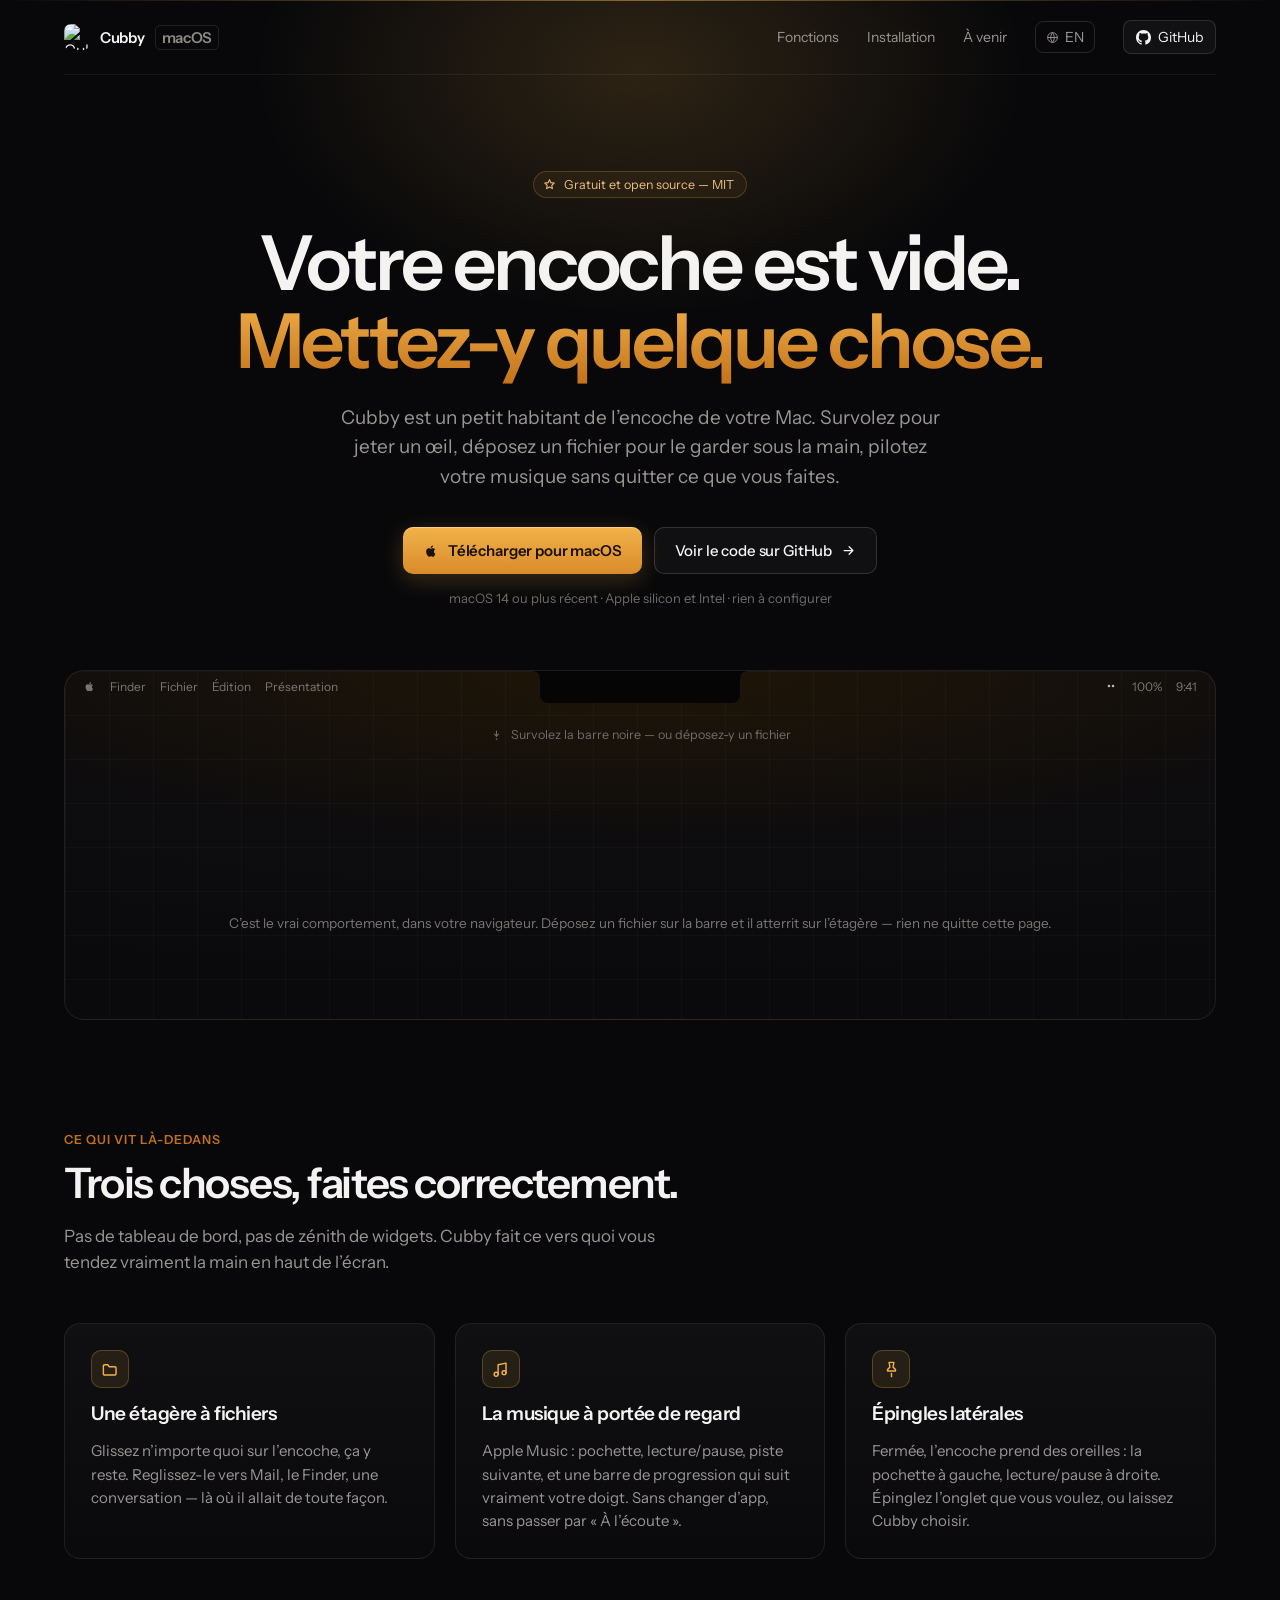
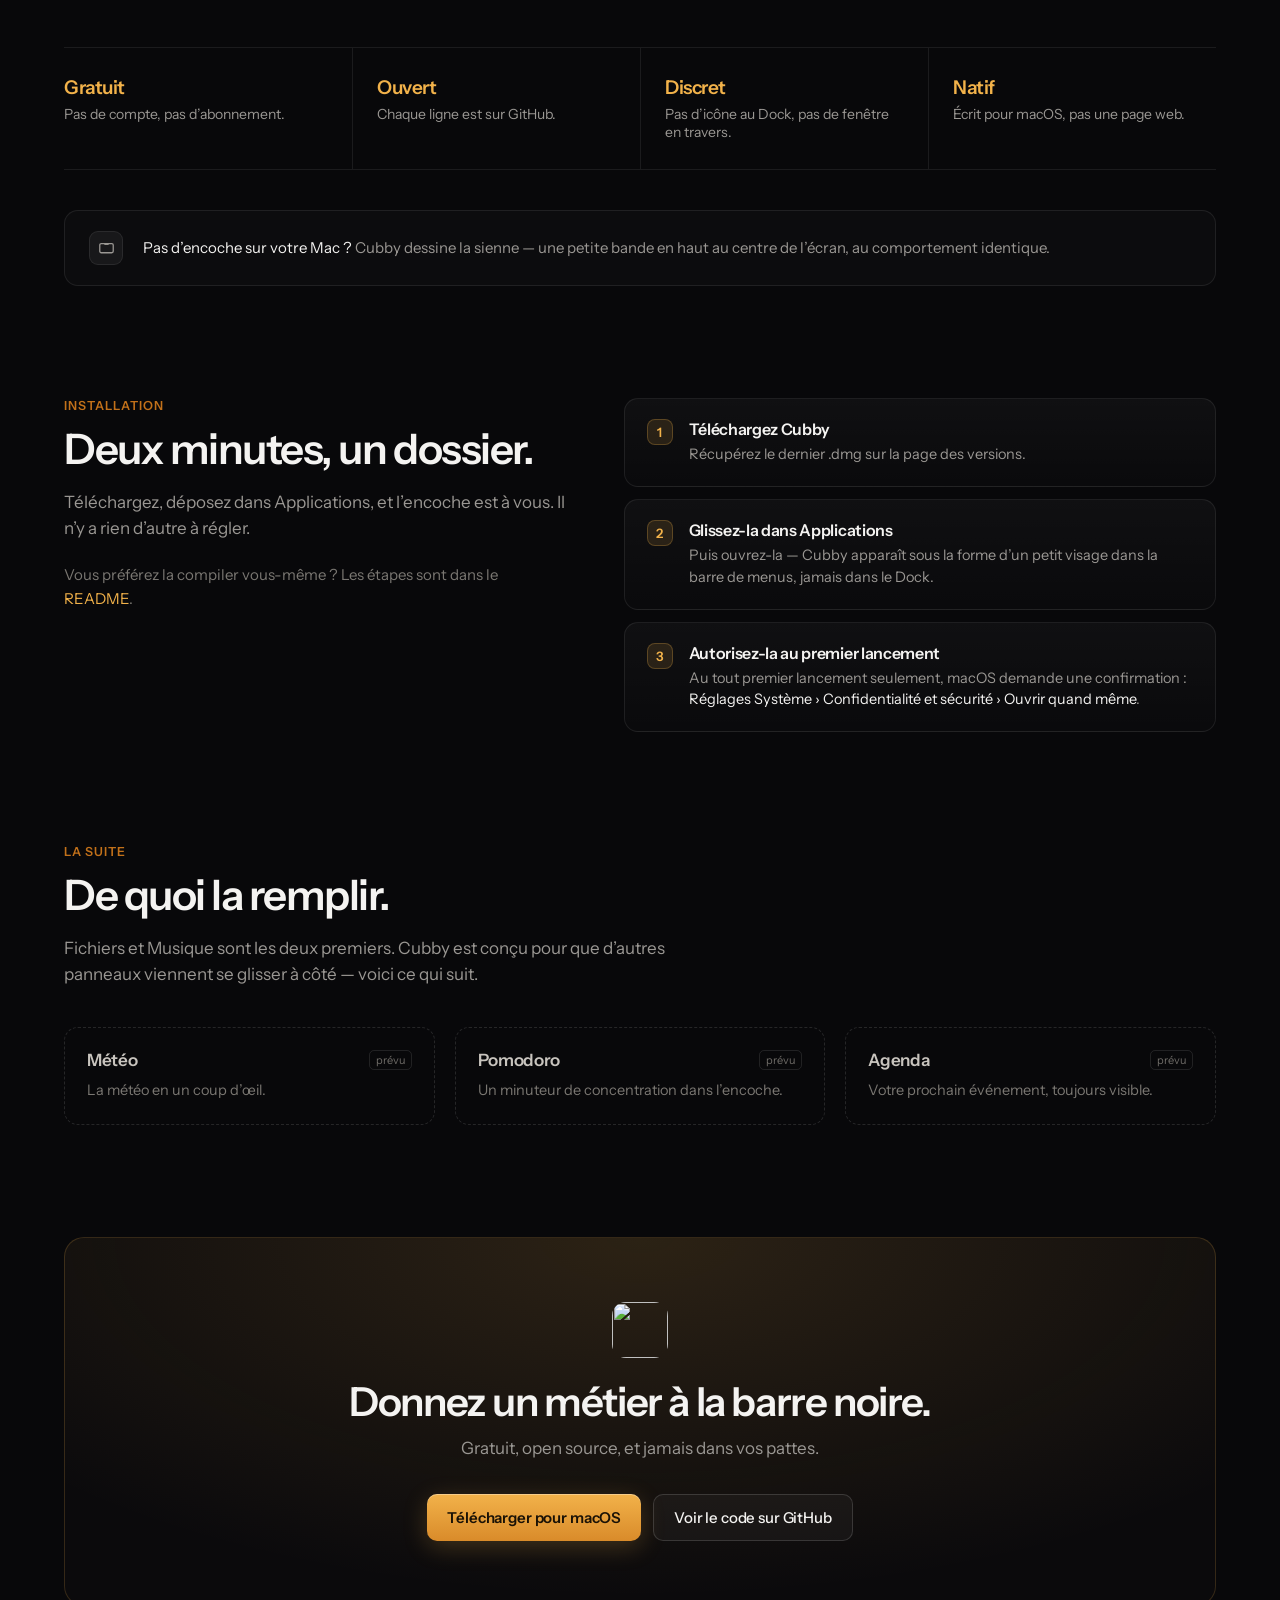
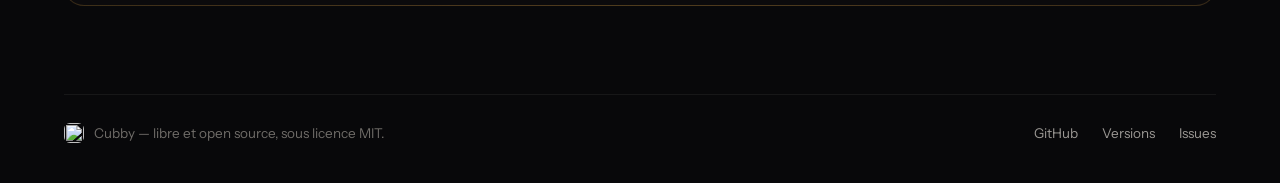
==== docs/fr/index.html @ 7c56bd37 "chore: rename repo cubby-mac to cubby everywhere" ====
<!doctype html>
<html lang="fr">
<head>
<meta charset="utf-8">
<meta name="viewport" content="width=device-width, initial-scale=1">
<title>Cubby — l’encoche de votre Mac, enfin utile</title>
<meta name="description" content="Cubby est un petit habitant de l’encoche de votre Mac. Déposez-y un fichier pour le garder sous la main, pilotez votre musique sans quitter ce que vous faites. Gratuit et open source.">
<meta property="og:title" content="Cubby — l’encoche de votre Mac, enfin utile">
<meta property="og:description" content="Une étagère libre et open source qui vit dans l’encoche de votre Mac.">
<meta property="og:type" content="website">
<meta property="og:image" content="https://ndaen.github.io/cubby/icon.png">
<link rel="alternate" hreflang="en" href="https://ndaen.github.io/cubby/">
<link rel="alternate" hreflang="fr" href="https://ndaen.github.io/cubby/fr/">
<link rel="alternate" hreflang="x-default" href="https://ndaen.github.io/cubby/">
<link rel="icon" href="../icon.png">
<link rel="preconnect" href="https://fonts.googleapis.com">
<link rel="preconnect" href="https://fonts.gstatic.com" crossorigin>
<link rel="stylesheet" href="https://fonts.googleapis.com/css2?family=Instrument+Sans:wght@400;500;600&display=swap">
<style>
  :root {
    --bg: #08080A;
    --ink: #F4F3F1;
    --muted: #9A9793;
    --faint: #6F6C68;
    --line: rgba(255, 255, 255, 0.08);
    --amber: #F2B24A;
    --amber-deep: #C2711A;
    --pad: 64px;
  }

  * { box-sizing: border-box; }

  html { scroll-behavior: smooth; }

  body {
    margin: 0;
    background: var(--bg);
    color: var(--ink);
    font-family: "Instrument Sans", ui-sans-serif, system-ui, -apple-system, sans-serif;
    -webkit-font-smoothing: antialiased;
    overflow-x: hidden;
  }

  h1, h2, h3 { margin: 0; font-weight: 600; letter-spacing: -0.035em; }
  p { margin: 0; }
  a { color: var(--amber); text-decoration: none; }
  a:hover { color: #FFD08A; }
  img { max-width: 100%; display: block; }

  .wrap { max-width: 1280px; margin: 0 auto; padding-inline: var(--pad); }
  .eyebrow {
    font-size: 12.5px; font-weight: 600; letter-spacing: 0.08em;
    text-transform: uppercase; color: var(--amber-deep);
  }
  .lead { font-size: 17px; line-height: 1.55; color: var(--muted); text-wrap: pretty; }

  /* ── ambient ─────────────────────────────────────────── */
  .glow {
    position: absolute; top: -280px; left: 50%; transform: translateX(-50%);
    width: min(1100px, 130vw); height: 700px; pointer-events: none; z-index: 0;
    background: radial-gradient(closest-side, rgba(242, 178, 74, 0.16), rgba(242, 178, 74, 0) 70%);
  }
  .hairline {
    position: absolute; inset: 0 0 auto; height: 1px;
    background: linear-gradient(90deg, rgba(242,178,74,0) 0%, rgba(242,178,74,0.5) 50%, rgba(242,178,74,0) 100%);
  }
  main { position: relative; z-index: 1; }

  /* ── nav ─────────────────────────────────────────────── */
  .nav {
    display: flex; align-items: center; justify-content: space-between;
    padding-block: 20px; border-bottom: 1px solid rgba(255, 255, 255, 0.06);
  }
  .brand { display: flex; align-items: center; gap: 10px; }
  .brand img { width: 26px; height: 26px; border-radius: 7px; }
  .brand span { font-size: 15px; font-weight: 600; letter-spacing: -0.02em; }
  .tag {
    font-size: 11px; font-weight: 500; color: #8E8B86;
    border: 1px solid rgba(255, 255, 255, 0.1); border-radius: 5px; padding: 2px 6px;
  }
  .nav-links { display: flex; align-items: center; gap: 28px; }
  .nav-links a { font-size: 14px; color: var(--muted); }
  .nav-links a:hover { color: var(--ink); }
  .nav-gh {
    display: flex; align-items: center; gap: 7px; color: var(--ink) !important;
    border: 1px solid rgba(255, 255, 255, 0.12); background: rgba(255, 255, 255, 0.04);
    border-radius: 8px; padding: 7px 12px;
  }
  .nav-gh:hover { background: rgba(255, 255, 255, 0.08); }

  /* ── buttons ─────────────────────────────────────────── */
  .btn {
    display: inline-flex; align-items: center; justify-content: center; gap: 9px;
    font-size: 15px; font-weight: 600; letter-spacing: -0.01em;
    border-radius: 10px; padding: 13px 20px; transition: transform 0.15s ease, filter 0.15s ease;
  }
  .btn:hover { transform: translateY(-1px); }
  .btn-primary {
    background: linear-gradient(180deg, #F2B24A 0%, #D98B2A 100%);
    color: #1A1206 !important;
    box-shadow: 0 6px 24px rgba(242, 178, 74, 0.22), inset 0 1px 0 rgba(255, 255, 255, 0.35);
  }
  .btn-primary:hover { filter: brightness(1.06); }
  .btn-ghost {
    color: var(--ink) !important; font-weight: 500;
    border: 1px solid rgba(255, 255, 255, 0.14); background: rgba(255, 255, 255, 0.035);
  }
  .btn-ghost:hover { background: rgba(255, 255, 255, 0.07); }

  /* ── hero ────────────────────────────────────────────── */
  .hero { display: flex; flex-direction: column; align-items: center; text-align: center; padding-top: 96px; }
  .badge {
    display: inline-flex; align-items: center; gap: 8px;
    border: 1px solid rgba(242, 178, 74, 0.22); background: rgba(242, 178, 74, 0.06);
    border-radius: 999px; padding: 5px 12px 5px 9px; font-size: 12.5px; color: #EBBE7E;
  }
  .hero h1 {
    margin-top: 26px; font-size: clamp(40px, 6vw, 76px); line-height: 1.02;
    letter-spacing: -0.04em; max-width: 880px; text-wrap: balance;
  }
  .hero h1 em {
    font-style: normal;
    background: linear-gradient(180deg, #F2B24A 0%, #C2711A 100%);
    -webkit-background-clip: text; background-clip: text; color: transparent;
  }
  .hero .lead { margin-top: 24px; font-size: clamp(16px, 1.6vw, 19px); max-width: 620px; }
  .cta-row { display: flex; flex-wrap: wrap; justify-content: center; gap: 12px; margin-top: 36px; }
  .fine { margin-top: 16px; font-size: 13px; color: var(--faint); }

  /* ── the notch, drawn ────────────────────────────────── */
  .stage {
    position: relative; margin-top: 64px; border: 1px solid var(--line); border-radius: 20px;
    background: radial-gradient(120% 90% at 50% 0%, #201607 0%, #0D0C0E 55%, #0A0A0C 100%);
    padding-bottom: 88px; overflow: hidden;
  }
  .stage::before {
    content: ""; position: absolute; inset: 0; pointer-events: none;
    background-image:
      linear-gradient(rgba(255, 255, 255, 0.022) 1px, transparent 1px),
      linear-gradient(90deg, rgba(255, 255, 255, 0.022) 1px, transparent 1px);
    background-size: 44px 44px;
  }
  .menubar {
    position: relative; height: 30px; display: flex; align-items: center;
    justify-content: space-between; padding-inline: 18px;
    font-size: 12px; color: rgba(244, 243, 241, 0.45);
  }
  .menubar div { display: flex; align-items: center; gap: 14px; }
  .panel-slot { position: relative; display: flex; justify-content: center; margin-top: -30px; }
  .panel {
    width: min(520px, 88%); background: #0A0A0B; border: 1px solid rgba(255, 255, 255, 0.07);
    border-top: none; border-radius: 0 0 24px 24px; padding: 12px 13px 13px;
    box-shadow: 0 40px 80px rgba(0, 0, 0, 0.55);
  }
  .panel-bar { display: flex; align-items: center; justify-content: space-between; padding: 0 2px 11px; }
  .pills { display: flex; align-items: center; gap: 4px; }
  .pill {
    display: flex; align-items: center; gap: 7px; padding: 6px 12px; border-radius: 9px;
    font-size: 13px; font-weight: 500; letter-spacing: -0.01em; color: rgba(244, 243, 241, 0.55);
  }
  .pill.on { background: rgba(255, 255, 255, 0.13); color: var(--ink); }
  .panel-icons { display: flex; align-items: center; gap: 12px; color: rgba(244, 243, 241, 0.42); }
  .dropzone {
    height: 128px; border: 1.5px dashed rgba(255, 255, 255, 0.3); border-radius: 14px;
    background: rgba(255, 255, 255, 0.02);
    display: flex; flex-direction: column; align-items: center; justify-content: center; gap: 9px;
  }
  .dropzone strong { font-size: 14px; font-weight: 400; letter-spacing: -0.01em; }
  .dropzone span { font-size: 11.5px; color: rgba(244, 243, 241, 0.42); }
  .caption {
    position: relative; text-align: center; margin-top: 44px; padding-inline: 20px;
    font-size: 13.5px; color: #7A7772;
  }

  /* ── sections ────────────────────────────────────────── */
  .section { padding-top: 112px; }
  .section h2 { margin-top: 14px; font-size: clamp(30px, 3.6vw, 42px); line-height: 1.08; }
  .section .lead { margin-top: 16px; }
  .intro { max-width: 640px; }

  .cards { display: grid; grid-template-columns: repeat(3, minmax(0, 1fr)); gap: 20px; margin-top: 48px; }
  .card {
    border: 1px solid var(--line); border-radius: 16px; padding: 26px;
    background: linear-gradient(180deg, rgba(255, 255, 255, 0.035), rgba(255, 255, 255, 0.012));
    display: flex; flex-direction: column; gap: 14px;
  }
  .card-ico {
    width: 38px; height: 38px; border-radius: 10px; color: var(--amber);
    border: 1px solid rgba(242, 178, 74, 0.25); background: rgba(242, 178, 74, 0.1);
    display: flex; align-items: center; justify-content: center;
  }
  .card h3 { font-size: 19px; letter-spacing: -0.025em; }
  .card p { font-size: 15px; line-height: 1.55; color: var(--muted); text-wrap: pretty; }

  .claims {
    display: grid; grid-template-columns: repeat(4, minmax(0, 1fr));
    margin-top: 88px; border-block: 1px solid var(--line);
  }
  .claims div { padding: 28px 24px; display: flex; flex-direction: column; gap: 6px; border-left: 1px solid var(--line); }
  .claims div:first-child { border-left: none; padding-left: 0; }
  .claims div:last-child { padding-right: 0; }
  .claims b { font-size: 19px; font-weight: 600; letter-spacing: -0.025em; color: var(--amber); }
  .claims span { font-size: 14px; color: var(--muted); }

  .note {
    display: flex; align-items: center; gap: 20px; margin-top: 40px; padding: 20px 24px;
    border: 1px solid var(--line); border-radius: 14px; background: rgba(255, 255, 255, 0.02);
  }
  .note-ico {
    width: 34px; height: 34px; flex-shrink: 0; border-radius: 9px; color: var(--muted);
    background: rgba(255, 255, 255, 0.05); border: 1px solid var(--line);
    display: flex; align-items: center; justify-content: center;
  }
  .note p { font-size: 15px; line-height: 1.5; color: var(--muted); }
  .note strong { color: var(--ink); font-weight: 400; }

  .split { display: grid; grid-template-columns: minmax(0, 0.85fr) minmax(0, 1fr); gap: 56px; align-items: start; }
  .steps { display: flex; flex-direction: column; gap: 12px; }
  .step {
    display: flex; gap: 16px; align-items: flex-start; padding: 20px 22px;
    border: 1px solid var(--line); border-radius: 14px;
    background: linear-gradient(180deg, rgba(255, 255, 255, 0.035), rgba(255, 255, 255, 0.012));
  }
  .step b {
    flex-shrink: 0; width: 26px; height: 26px; border-radius: 8px;
    background: rgba(242, 178, 74, 0.12); border: 1px solid rgba(242, 178, 74, 0.25);
    color: var(--amber); font-size: 13px; font-weight: 600;
    display: flex; align-items: center; justify-content: center;
  }
  .step h3 { font-size: 16px; letter-spacing: -0.02em; }
  .step p { margin-top: 5px; font-size: 14.5px; line-height: 1.5; color: var(--muted); }
  .step strong { color: var(--ink); font-weight: 400; }
  .aside { margin-top: 22px; font-size: 15px; line-height: 1.55; color: #7A7772; }

  .soon { display: grid; grid-template-columns: repeat(3, minmax(0, 1fr)); gap: 20px; margin-top: 40px; }
  .soon-card {
    border: 1px dashed rgba(255, 255, 255, 0.12); border-radius: 14px; padding: 22px;
    display: flex; flex-direction: column; gap: 10px;
  }
  .soon-head { display: flex; align-items: center; justify-content: space-between; }
  .soon-card h3 { font-size: 17px; letter-spacing: -0.02em; color: #C8C4BE; }
  .soon-card em {
    font-style: normal; font-size: 11px; color: var(--faint);
    border: 1px solid rgba(255, 255, 255, 0.1); border-radius: 5px; padding: 2px 6px;
  }
  .soon-card p { font-size: 14.5px; line-height: 1.5; color: #7A7772; }

  .closing {
    margin-top: 112px; padding: 64px 40px; text-align: center; overflow: hidden;
    border: 1px solid rgba(242, 178, 74, 0.18); border-radius: 20px;
    background: radial-gradient(100% 140% at 50% 0%, rgba(242, 178, 74, 0.14), rgba(242, 178, 74, 0) 70%), #0B0A0C;
  }
  .closing img { width: 56px; height: 56px; border-radius: 14px; margin: 0 auto; }
  .closing h2 { margin-top: 22px; font-size: clamp(28px, 3.4vw, 40px); line-height: 1.1; }
  .closing p { margin-top: 14px; font-size: 17px; color: var(--muted); }

  .foot {
    display: flex; align-items: center; justify-content: space-between; gap: 20px;
    margin-top: 88px; padding-block: 28px 40px; border-top: 1px solid rgba(255, 255, 255, 0.06);
    font-size: 13.5px;
  }
  .foot-brand { display: flex; align-items: center; gap: 10px; color: var(--faint); }
  .foot-brand img { width: 20px; height: 20px; border-radius: 6px; }
  .foot-links { display: flex; align-items: center; gap: 24px; }
  .foot-links a { color: var(--muted); }
  .foot-links a:hover { color: var(--ink); }


  /* ── live demo: the notch, ported from NotchShellModel ─ */
  .stage { min-height: 340px; }
  .stage .caption { margin-top: 214px; }
  .notch { --s: 1; }
  .notch {
    position: absolute; top: 0; left: 50%; transform: translateX(-50%);
    z-index: 2; cursor: pointer; -webkit-tap-highlight-color: transparent;
    transform: translateX(-50%) scale(var(--s)); transform-origin: top center;
  }
  .notch:focus-visible { outline: 2px solid var(--amber); outline-offset: 6px; border-radius: 12px; }
  .notch svg { display: block; overflow: visible; }
  .notch path { fill: #050506; }
  .notch.is-drop path { fill: #0A0A0B; }

  .panel-body {
    position: absolute; top: 0; left: 0; right: 0; bottom: 0;
    padding: 30px 16px 14px; display: flex; flex-direction: column; gap: 10px;
    opacity: 0; pointer-events: none; transition: opacity 0.18s ease;
  }
  .notch.is-open .panel-body { opacity: 1; pointer-events: auto; }

  .demo-bar { display: flex; align-items: center; justify-content: space-between; }
  .demo-pill {
    display: flex; align-items: center; gap: 7px; padding: 6px 12px; border: 0;
    border-radius: 9px; background: none; font: inherit; font-size: 13px; font-weight: 500;
    letter-spacing: -0.01em; color: rgba(244, 243, 241, 0.55); cursor: pointer;
  }
  .demo-pill:hover { color: rgba(244, 243, 241, 0.85); }
  .demo-pill[aria-selected="true"] {
    background: rgba(242, 178, 74, 0.14); color: var(--ink);
    box-shadow: inset 0 0 0 1px rgba(242, 178, 74, 0.22);
  }
  .demo-icons { display: flex; align-items: center; gap: 12px; color: rgba(244, 243, 241, 0.42); }

  .demo-pane { flex: 1; min-height: 0; overflow: hidden; }
  .demo-pane[hidden] { display: none; }

  .shelf {
    height: 100%; border: 1.5px dashed rgba(255, 255, 255, 0.3); border-radius: 12px;
    background: rgba(255, 255, 255, 0.02); color: rgba(244, 243, 241, 0.7);
    display: flex; flex-direction: column; align-items: center; justify-content: center; gap: 6px;
    transition: border-color 0.15s ease, background 0.15s ease, color 0.15s ease;
  }
  .is-drop .shelf {
    border-color: var(--amber); background: rgba(242, 178, 74, 0.12); color: var(--amber);
  }
  .shelf strong { font-size: 14px; font-weight: 400; color: var(--ink); }
  .is-drop .shelf strong { color: var(--amber); }
  .shelf span { font-size: 11.5px; color: rgba(244, 243, 241, 0.42); }

  .shelf-filled { height: 100%; display: flex; flex-direction: column; gap: 8px; }
  .shelf-filled[hidden], .shelf[hidden] { display: none; }
  .shelf-head { display: flex; align-items: center; justify-content: space-between; }
  .shelf-head span { font-size: 12px; color: rgba(244, 243, 241, 0.55); }
  .shelf-clear {
    border: 1px solid rgba(255, 255, 255, 0.14); background: rgba(255, 255, 255, 0.06);
    color: var(--ink); font: inherit; font-size: 12px; border-radius: 7px;
    padding: 3px 10px; cursor: pointer;
  }
  .shelf-clear:hover { background: rgba(255, 255, 255, 0.12); }
  .chips { display: flex; gap: 10px; overflow-x: auto; padding-bottom: 4px; }
  .chip {
    position: relative; flex: 0 0 auto; width: 88px; padding: 8px 8px 6px;
    border-radius: 10px; background: rgba(255, 255, 255, 0.06);
    display: flex; flex-direction: column; align-items: center; gap: 4px;
  }
  .chip svg { color: rgba(244, 243, 241, 0.8); }
  .chip b {
    font-size: 10.5px; font-weight: 400; color: rgba(244, 243, 241, 0.75);
    max-width: 72px; white-space: nowrap; overflow: hidden; text-overflow: ellipsis;
  }
  .chip button {
    position: absolute; top: 2px; right: 2px; width: 16px; height: 16px; padding: 0;
    border: 0; border-radius: 50%; background: rgba(0, 0, 0, 0.55); color: #fff;
    font-size: 9px; line-height: 1; cursor: pointer;
  }

  .tune { height: 100%; display: flex; gap: 14px; align-items: center; }
  .art {
    width: 76px; height: 76px; flex-shrink: 0; border-radius: 10px;
    background: linear-gradient(150deg, #6E5D8A, #33283F);
    display: flex; align-items: center; justify-content: center; color: rgba(255, 255, 255, 0.55);
  }
  .tune-side { flex: 1; min-width: 0; display: flex; flex-direction: column; gap: 8px; }
  .tune-title { font-size: 15px; font-weight: 600; letter-spacing: -0.02em; }
  .tune-artist { font-size: 13px; color: rgba(244, 243, 241, 0.55); }
  .track { position: relative; height: 6px; border-radius: 999px; background: rgba(255, 255, 255, 0.14); }
  .track-fill { position: absolute; inset: 0 auto 0 0; border-radius: 999px; background: rgba(255, 255, 255, 0.9); }
  .track-knob {
    position: absolute; top: 50%; width: 16px; height: 11px; margin-left: -8px;
    border-radius: 999px; background: #fff; transform: translateY(-50%);
    box-shadow: 0 1px 2px rgba(0, 0, 0, 0.3), 0 0 8px rgba(242, 178, 74, 0.45);
  }
  .tune-ctrl { display: flex; align-items: center; justify-content: center; gap: 10px; }
  .tune-ctrl button {
    width: 30px; height: 26px; border: 1px solid rgba(255, 255, 255, 0.12);
    background: rgba(255, 255, 255, 0.06); border-radius: 8px; color: var(--ink);
    display: flex; align-items: center; justify-content: center; cursor: pointer;
  }
  .tune-ctrl button:hover { background: rgba(255, 255, 255, 0.13); }

  .hint {
    position: absolute; left: 50%; transform: translateX(-50%); top: 56px; z-index: 1;
    font-size: 12.5px; color: var(--faint); transition: opacity 0.25s ease;
    display: flex; align-items: center; gap: 7px;
  }
  .notch-open ~ .hint, .is-open ~ .hint { opacity: 0; }

  .lang-switch {
    display: inline-flex; align-items: center; gap: 6px; font-size: 13px;
    color: var(--muted) !important; border: 1px solid rgba(255, 255, 255, 0.12);
    border-radius: 8px; padding: 6px 10px;
  }
  .lang-switch:hover { color: var(--ink) !important; background: rgba(255, 255, 255, 0.06); }

  /* ── responsive ──────────────────────────────────────── */
  @media (max-width: 900px) {
    :root { --pad: 24px; }
    .cards, .soon { grid-template-columns: 1fr; }
    .claims { grid-template-columns: repeat(2, minmax(0, 1fr)); }
    .claims div { border-left: none; padding-inline: 0 16px; }
    .split { grid-template-columns: 1fr; gap: 32px; }
    .section { padding-top: 72px; }
    .hero { padding-top: 56px; }
    .stage { padding-bottom: 40px; }
    .caption { margin-top: 28px; }
    .closing { margin-top: 72px; padding: 40px 24px; }
    .foot { flex-direction: column; align-items: flex-start; gap: 14px; margin-top: 56px; }
  }
  @media (max-width: 620px) {
    .notch { --s: 0.6; }
    .stage { min-height: 250px; }
    .stage .caption { margin-top: 132px; }
  }
  @media (max-width: 640px) {
    .nav-links a:not(.nav-gh) { display: none; }
    .cta-row { flex-direction: column; align-items: stretch; width: 100%; }
    .btn { padding: 15px 20px; }
    .menubar div:first-child span:nth-child(n+3) { display: none; }
    .pill span { display: none; }
    .note { flex-direction: column; align-items: flex-start; gap: 14px; }
  }
  @media (prefers-reduced-motion: reduce) {
    html { scroll-behavior: auto; }
    .btn { transition: none; }
    .btn:hover { transform: none; }
  }
</style>
</head>
<body>

<div class="glow"></div>
<div class="hairline"></div>

<main>
  <!-- ── nav ─────────────────────────────────────────── -->
  <div class="wrap">
    <nav class="nav">
      <div class="brand">
        <img src="../icon.png" alt="Cubby">
        <span>Cubby</span>
        <span class="tag">macOS</span>
      </div>
      <div class="nav-links">
        <a href="#features">Fonctions</a>
        <a href="#install">Installation</a>
        <a href="#next">À venir</a>
        <a class="lang-switch" href="../" hreflang="en"><svg width="13" height="13" viewBox="0 0 24 24" fill="none" stroke="currentColor" stroke-width="1.7" aria-hidden="true"><circle cx="12" cy="12" r="9"/><path d="M3 12h18M12 3a15 15 0 0 1 0 18a15 15 0 0 1 0-18"/></svg>EN</a>
        <a class="nav-gh" href="https://github.com/ndaen/cubby">
          <svg width="15" height="15" viewBox="0 0 16 16" fill="currentColor" aria-hidden="true"><path d="M8 0C3.58 0 0 3.58 0 8c0 3.54 2.29 6.53 5.47 7.59.4.07.55-.17.55-.38 0-.19-.01-.82-.01-1.49-2.01.37-2.53-.49-2.69-.94-.09-.23-.48-.94-.82-1.13-.28-.15-.68-.52-.01-.53.63-.01 1.08.58 1.23.82.72 1.21 1.87.87 2.33.66.07-.52.28-.87.51-1.07-1.78-.2-3.64-.89-3.64-3.95 0-.87.31-1.59.82-2.15-.08-.2-.36-1.02.08-2.12 0 0 .67-.21 2.2.82a7.4 7.4 0 0 1 2-.27c.68 0 1.36.09 2 .27 1.53-1.04 2.2-.82 2.2-.82.44 1.1.16 1.92.08 2.12.51.56.82 1.27.82 2.15 0 3.07-1.87 3.75-3.65 3.95.29.25.54.73.54 1.48 0 1.07-.01 1.93-.01 2.2 0 .21.15.46.55.38A8.01 8.01 0 0 0 16 8c0-4.42-3.58-8-8-8Z"/></svg>
          GitHub
        </a>
      </div>
    </nav>
  </div>

  <!-- ── hero ────────────────────────────────────────── -->
  <div class="wrap">
    <section class="hero">
      <span class="badge">
        <svg width="13" height="13" viewBox="0 0 24 24" fill="none" stroke="currentColor" stroke-width="2" stroke-linecap="round" stroke-linejoin="round" aria-hidden="true"><path d="M12 3l2.6 5.6 6.1.8-4.5 4.2 1.2 6-5.4-3-5.4 3 1.2-6L3.3 9.4l6.1-.8z"/></svg>
        Gratuit et open source — MIT
      </span>

      <h1>Votre encoche est vide.<br><em>Mettez-y quelque chose.</em></h1>

      <p class="lead">Cubby est un petit habitant de l’encoche de votre Mac. Survolez pour jeter un œil, déposez un fichier pour le garder sous la main, pilotez votre musique sans quitter ce que vous faites.</p>

      <div class="cta-row">
        <a class="btn btn-primary" href="https://github.com/ndaen/cubby/releases/latest">
          <svg width="16" height="16" viewBox="0 0 24 24" fill="currentColor" aria-hidden="true"><path d="M16.4 12.7c0-2.2 1.8-3.2 1.9-3.3-1-1.5-2.6-1.7-3.2-1.7-1.4-.1-2.7.8-3.3.8-.7 0-1.7-.8-2.8-.8-1.5 0-2.8.9-3.6 2.2-1.5 2.6-.4 6.5 1.1 8.6.7 1 1.6 2.2 2.7 2.2 1.1 0 1.5-.7 2.8-.7s1.7.7 2.8.7c1.2 0 1.9-1 2.6-2.1.8-1.2 1.2-2.4 1.2-2.4s-2.2-.9-2.2-3.5Zm-2.3-6.4c.6-.7 1-1.7.9-2.7-.9 0-2 .6-2.6 1.3-.6.6-1.1 1.7-.9 2.6 1 .1 2-.5 2.6-1.2Z"/></svg>
          Télécharger pour macOS
        </a>
        <a class="btn btn-ghost" href="https://github.com/ndaen/cubby">
          Voir le code sur GitHub
          <svg width="15" height="15" viewBox="0 0 24 24" fill="none" stroke="currentColor" stroke-width="2" stroke-linecap="round" stroke-linejoin="round" aria-hidden="true"><path d="M5 12h13M13 6l6 6-6 6"/></svg>
        </a>
      </div>
      <p class="fine">macOS 14 ou plus récent · Apple silicon et Intel · rien à configurer</p>
    </section>
  </div>

  <!-- ── the notch, drawn ────────────────────────────── -->
  <div class="wrap">
    <section class="stage">
      <div class="menubar">
        <div>
          <svg width="13" height="13" viewBox="0 0 24 24" fill="currentColor" aria-hidden="true"><path d="M16.4 12.7c0-2.2 1.8-3.2 1.9-3.3-1-1.5-2.6-1.7-3.2-1.7-1.4-.1-2.7.8-3.3.8-.7 0-1.7-.8-2.8-.8-1.5 0-2.8.9-3.6 2.2-1.5 2.6-.4 6.5 1.1 8.6.7 1 1.6 2.2 2.7 2.2 1.1 0 1.5-.7 2.8-.7s1.7.7 2.8.7c1.2 0 1.9-1 2.6-2.1.8-1.2 1.2-2.4 1.2-2.4s-2.2-.9-2.2-3.5Zm-2.3-6.4c.6-.7 1-1.7.9-2.7-.9 0-2 .6-2.6 1.3-.6.6-1.1 1.7-.9 2.6 1 .1 2-.5 2.6-1.2Z"/></svg>
          <span>Finder</span><span>Fichier</span><span>Édition</span><span>Présentation</span>
        </div>
        <div>
          <svg width="14" height="14" viewBox="0 0 24 24" aria-hidden="true"><circle cx="8.5" cy="12" r="2.2" fill="rgba(244,243,241,0.75)"/><circle cx="15.5" cy="12" r="2.2" fill="rgba(244,243,241,0.75)"/></svg>
          <span>100%</span><span>9:41</span>
        </div>
      </div>

      <div class="notch is-open" id="notch" role="button" tabindex="0"
           aria-expanded="true" aria-label="Ouvrir le panneau Cubby">
        <svg id="notchSvg" width="566" height="200" viewBox="0 0 566 200" aria-hidden="true">
          <path id="notchPath" d=""></path>
        </svg>

        <div class="panel-body" id="panelBody">
          <div class="demo-bar">
            <div class="pills" role="tablist">
              <button class="demo-pill" role="tab" aria-selected="true" data-tab="files">
                <svg width="14" height="14" viewBox="0 0 24 24" fill="none" stroke="currentColor" stroke-width="1.7" stroke-linecap="round" stroke-linejoin="round" aria-hidden="true"><path d="M3 13h4l1.5 2.5h7L17 13h4"/><path d="M5.2 5.6 3 13v4.2A1.8 1.8 0 0 0 4.8 19h14.4a1.8 1.8 0 0 0 1.8-1.8V13l-2.2-7.4A1.8 1.8 0 0 0 17.1 4.3H6.9a1.8 1.8 0 0 0-1.7 1.3Z"/></svg>
                Fichiers
              </button>
              <button class="demo-pill" role="tab" aria-selected="false" data-tab="music">
                <svg width="13" height="13" viewBox="0 0 24 24" fill="none" stroke="currentColor" stroke-width="1.7" stroke-linecap="round" stroke-linejoin="round" aria-hidden="true"><path d="M9 18V6l10-2v12"/><circle cx="6.5" cy="18" r="2.5"/><circle cx="16.5" cy="16" r="2.5"/></svg>
                Musique
              </button>
            </div>
            <div class="demo-icons">
              <svg width="15" height="15" viewBox="0 0 24 24" fill="none" stroke="currentColor" stroke-width="1.7" stroke-linecap="round" stroke-linejoin="round" aria-hidden="true"><path d="m12 17 .01 4"/><path d="M9.5 3.5h5l-.7 5.2 2.7 2.6v1.9H7.5v-1.9l2.7-2.6z"/></svg>
              <svg width="15" height="15" viewBox="0 0 24 24" fill="none" stroke="currentColor" stroke-width="1.7" stroke-linecap="round" stroke-linejoin="round" aria-hidden="true"><circle cx="12" cy="12" r="3"/><path d="M19.4 15a1.6 1.6 0 0 0 .3 1.8l.1.1a2 2 0 1 1-2.8 2.8l-.1-.1a1.6 1.6 0 0 0-2.7 1.1V21a2 2 0 1 1-4 0v-.1A1.6 1.6 0 0 0 7 19.4a1.6 1.6 0 0 0-1.8.3l-.1.1a2 2 0 1 1-2.8-2.8l.1-.1A1.6 1.6 0 0 0 3 14.4H3a2 2 0 1 1 0-4h.1A1.6 1.6 0 0 0 4.6 7a1.6 1.6 0 0 0-.3-1.8l-.1-.1a2 2 0 1 1 2.8-2.8l.1.1A1.6 1.6 0 0 0 9.6 3V3a2 2 0 1 1 4 0v.1a1.6 1.6 0 0 0 2.7 1.1l.1-.1a2 2 0 1 1 2.8 2.8l-.1.1a1.6 1.6 0 0 0 1.1 2.7H21a2 2 0 1 1 0 4h-.1a1.6 1.6 0 0 0-1.5 1.3Z"/></svg>
            </div>
          </div>

          <div class="demo-pane" id="paneFiles">
            <div class="shelf" id="shelfEmpty">
              <svg width="27" height="27" viewBox="0 0 24 24" fill="none" stroke="currentColor" stroke-width="1.5" stroke-linecap="round" stroke-linejoin="round" aria-hidden="true"><path d="M3 14h4.2l1.4 2.3h6.8L16.8 14H21"/><path d="M5.4 7.4 3 14v3.4A1.6 1.6 0 0 0 4.6 19h14.8a1.6 1.6 0 0 0 1.6-1.6V14l-2.4-6.6"/><path d="M12 3v6.6"/><path d="m9.4 7.4 2.6 2.6 2.6-2.6"/></svg>
              <strong id="shelfTitle">Glissez des fichiers ici</strong>
              <span>ils restent à portée — reglissez-les où vous voulez</span>
            </div>
            <div class="shelf-filled" id="shelfFilled" hidden>
              <div class="shelf-head">
                <span id="shelfCount">0 fichier</span>
                <button class="shelf-clear" id="shelfClear" type="button">Vider</button>
              </div>
              <div class="chips" id="chips"></div>
            </div>
          </div>

          <div class="demo-pane" id="paneMusic" hidden>
            <div class="tune">
              <div class="art">
                <svg width="28" height="28" viewBox="0 0 24 24" fill="none" stroke="currentColor" stroke-width="1.6" stroke-linecap="round" stroke-linejoin="round" aria-hidden="true"><path d="M9 18V6l10-2v12"/><circle cx="6.5" cy="18" r="2.5"/><circle cx="16.5" cy="16" r="2.5"/></svg>
              </div>
              <div class="tune-side">
                <div>
                  <div class="tune-title">Titre du morceau</div>
                  <div class="tune-artist">Artiste</div>
                </div>
                <div class="track" id="track">
                  <div class="track-fill" id="trackFill" style="width: 38%"></div>
                  <div class="track-knob" id="trackKnob" style="left: 38%"></div>
                </div>
                <div class="tune-ctrl">
                  <button type="button" aria-label="Précédent">
                    <svg width="13" height="13" viewBox="0 0 24 24" fill="currentColor" aria-hidden="true"><path d="M6 5h2v14H6zM20 5v14L9 12z"/></svg>
                  </button>
                  <button type="button" id="playBtn" aria-label="Lecture">
                    <svg width="14" height="14" viewBox="0 0 24 24" fill="currentColor" aria-hidden="true" id="playIcon"><path d="M7 4l13 8-13 8z"/></svg>
                  </button>
                  <button type="button" aria-label="Suivant">
                    <svg width="13" height="13" viewBox="0 0 24 24" fill="currentColor" aria-hidden="true"><path d="M16 5h2v14h-2zM4 5l11 7-11 7z"/></svg>
                  </button>
                </div>
              </div>
            </div>
          </div>
        </div>
      </div>

      <p class="hint" id="hint">
        <svg width="14" height="14" viewBox="0 0 24 24" fill="none" stroke="currentColor" stroke-width="1.8" stroke-linecap="round" stroke-linejoin="round" aria-hidden="true"><path d="M12 5v9"/><path d="m8.5 10.5 3.5 3.5 3.5-3.5"/><circle cx="12" cy="19" r="1.4" fill="currentColor" stroke="none"/></svg>
        Survolez la barre noire — ou déposez-y un fichier
      </p>

      <p class="caption">C’est le vrai comportement, dans votre navigateur. Déposez un fichier sur la barre et il atterrit sur l’étagère — rien ne quitte cette page.</p>
    </section>
  </div>

  <!-- ── features ────────────────────────────────────── -->
  <div class="wrap">
    <section class="section" id="features">
      <div class="intro">
        <p class="eyebrow">Ce qui vit là-dedans</p>
        <h2>Trois choses, faites correctement.</h2>
        <p class="lead">Pas de tableau de bord, pas de zénith de widgets. Cubby fait ce vers quoi vous tendez vraiment la main en haut de l’écran.</p>
      </div>

      <div class="cards">
        <article class="card">
          <div class="card-ico">
            <svg width="19" height="19" viewBox="0 0 24 24" fill="none" stroke="currentColor" stroke-width="1.8" stroke-linecap="round" stroke-linejoin="round" aria-hidden="true"><path d="M3 7.5A1.5 1.5 0 0 1 4.5 6h4l2 2.5h7A1.5 1.5 0 0 1 19 10v7.5A1.5 1.5 0 0 1 17.5 19h-13A1.5 1.5 0 0 1 3 17.5Z"/></svg>
          </div>
          <h3>Une étagère à fichiers</h3>
          <p>Glissez n’importe quoi sur l’encoche, ça y reste. Reglissez-le vers Mail, le Finder, une conversation — là où il allait de toute façon.</p>
        </article>

        <article class="card">
          <div class="card-ico">
            <svg width="19" height="19" viewBox="0 0 24 24" fill="none" stroke="currentColor" stroke-width="1.8" stroke-linecap="round" stroke-linejoin="round" aria-hidden="true"><path d="M9 18V6l10-2v12"/><circle cx="6.5" cy="18" r="2.5"/><circle cx="16.5" cy="16" r="2.5"/></svg>
          </div>
          <h3>La musique à portée de regard</h3>
          <p>Apple Music : pochette, lecture/pause, piste suivante, et une barre de progression qui suit vraiment votre doigt. Sans changer d’app, sans passer par « À l’écoute ».</p>
        </article>

        <article class="card">
          <div class="card-ico">
            <svg width="19" height="19" viewBox="0 0 24 24" fill="none" stroke="currentColor" stroke-width="1.8" stroke-linecap="round" stroke-linejoin="round" aria-hidden="true"><path d="M12 17v4"/><path d="M9 3h6l-1 6 3 3v2H7v-2l3-3z"/></svg>
          </div>
          <h3>Épingles latérales</h3>
          <p>Fermée, l’encoche prend des oreilles : la pochette à gauche, lecture/pause à droite. Épinglez l’onglet que vous voulez, ou laissez Cubby choisir.</p>
        </article>
      </div>

      <div class="claims">
        <div><b>Gratuit</b><span>Pas de compte, pas d’abonnement.</span></div>
        <div><b>Ouvert</b><span>Chaque ligne est sur GitHub.</span></div>
        <div><b>Discret</b><span>Pas d’icône au Dock, pas de fenêtre en travers.</span></div>
        <div><b>Natif</b><span>Écrit pour macOS, pas une page web.</span></div>
      </div>

      <div class="note">
        <div class="note-ico">
          <svg width="17" height="17" viewBox="0 0 24 24" fill="none" stroke="currentColor" stroke-width="1.8" stroke-linecap="round" stroke-linejoin="round" aria-hidden="true"><rect x="2.5" y="5" width="19" height="13" rx="2"/><path d="M9 5h6v2H9z" fill="currentColor" stroke="none"/></svg>
        </div>
        <p><strong>Pas d’encoche sur votre Mac ?</strong> Cubby dessine la sienne — une petite bande en haut au centre de l’écran, au comportement identique.</p>
      </div>
    </section>
  </div>

  <!-- ── install ─────────────────────────────────────── -->
  <div class="wrap">
    <section class="section split" id="install">
      <div>
        <p class="eyebrow">Installation</p>
        <h2>Deux minutes, un dossier.</h2>
        <p class="lead">Téléchargez, déposez dans Applications, et l’encoche est à vous. Il n’y a rien d’autre à régler.</p>
        <p class="aside">Vous préférez la compiler vous-même ? Les étapes sont dans le <a href="https://github.com/ndaen/cubby#install">README</a>.</p>
      </div>

      <div class="steps">
        <div class="step">
          <b>1</b>
          <div>
            <h3>Téléchargez Cubby</h3>
            <p>Récupérez le dernier .dmg sur la page des versions.</p>
          </div>
        </div>
        <div class="step">
          <b>2</b>
          <div>
            <h3>Glissez-la dans Applications</h3>
            <p>Puis ouvrez-la — Cubby apparaît sous la forme d’un petit visage dans la barre de menus, jamais dans le Dock.</p>
          </div>
        </div>
        <div class="step">
          <b>3</b>
          <div>
            <h3>Autorisez-la au premier lancement</h3>
            <p>Au tout premier lancement seulement, macOS demande une confirmation : <strong>Réglages Système › Confidentialité et sécurité › Ouvrir quand même</strong>.</p>
          </div>
        </div>
      </div>
    </section>
  </div>

  <!-- ── what's next ─────────────────────────────────── -->
  <div class="wrap">
    <section class="section" id="next">
      <div class="intro">
        <p class="eyebrow">La suite</p>
        <h2>De quoi la remplir.</h2>
        <p class="lead">Fichiers et Musique sont les deux premiers. Cubby est conçu pour que d’autres panneaux viennent se glisser à côté — voici ce qui suit.</p>
      </div>

      <div class="soon">
        <article class="soon-card">
          <div class="soon-head"><h3>Météo</h3><em>prévu</em></div>
          <p>La météo en un coup d’œil.</p>
        </article>
        <article class="soon-card">
          <div class="soon-head"><h3>Pomodoro</h3><em>prévu</em></div>
          <p>Un minuteur de concentration dans l’encoche.</p>
        </article>
        <article class="soon-card">
          <div class="soon-head"><h3>Agenda</h3><em>prévu</em></div>
          <p>Votre prochain événement, toujours visible.</p>
        </article>
      </div>
    </section>
  </div>

  <!-- ── closing ─────────────────────────────────────── -->
  <div class="wrap">
    <section class="closing">
      <img src="../icon.png" alt="">
      <h2>Donnez un métier à la barre noire.</h2>
      <p>Gratuit, open source, et jamais dans vos pattes.</p>
      <div class="cta-row">
        <a class="btn btn-primary" href="https://github.com/ndaen/cubby/releases/latest">Télécharger pour macOS</a>
        <a class="btn btn-ghost" href="https://github.com/ndaen/cubby">Voir le code sur GitHub</a>
      </div>
    </section>
  </div>

  <!-- ── footer ──────────────────────────────────────── -->
  <div class="wrap">
    <footer class="foot">
      <div class="foot-brand">
        <img src="../icon.png" alt="">
        <span>Cubby — libre et open source, sous licence MIT.</span>
      </div>
      <div class="foot-links">
        <a href="https://github.com/ndaen/cubby">GitHub</a>
        <a href="https://github.com/ndaen/cubby/releases">Versions</a>
        <a href="https://github.com/ndaen/cubby/issues">Issues</a>
      </div>
    </footer>
  </div>
</main>

<script>
(() => {
  "use strict";

  // Géométrie et seuils repris tels quels de NotchShellModel.swift / NotchRootView.swift.
  const CLOSED  = { w: 200, h: 32 };            // deviceNotchRect
  const POPPING = { w: 236, h: 38 };            // + 36 en largeur, + 6 en hauteur
  const OPENED  = { w: 540, h: 200 };           // openedSize
  const INSET = 4;                              // hit-test resserré
  const IDLE_DELAY = 4000;                      // ferme après 4 s hors du panneau
  const DWELL = 420;                            // survol maintenu → ouvre (propre au web)
  const DUR = 500;                              // interactiveSpring(duration: 0.5)

  const notch = document.getElementById("notch");
  const stage = notch.closest(".stage");
  const svg = document.getElementById("notchSvg");
  const path = document.getElementById("notchPath");
  const body = document.getElementById("panelBody");
  if (!notch || !stage) return;

  const reduced = matchMedia("(prefers-reduced-motion: reduce)").matches;

  // ── forme : même construction que NotchShape.path(in:) ────────────
  function shape(inner, h, tr, br) {
    const w = inner + 2 * tr;
    const t = Math.min(tr, w / 2);
    const b = Math.min(br, Math.max(0, (w - 2 * t) / 2), h);
    return `M0,0 L${w},0 Q${w - t},0 ${w - t},${t} L${w - t},${h - b} ` +
           `Q${w - t},${h} ${w - t - b},${h} L${t + b},${h} ` +
           `Q${t},${h} ${t},${h - b} L${t},${t} Q${t},0 0,0 Z`;
  }

  function target(state) {
    if (state === "opened")  return { inner: OPENED.w,  h: OPENED.h,  tr: 13, br: 22 };
    if (state === "popping") return { inner: POPPING.w, h: POPPING.h, tr: 9,  br: 11 };
    return { inner: CLOSED.w, h: CLOSED.h, tr: 9, br: 9 };
  }

  let geom = target("opened");
  function paint() {
    const w = geom.inner + 2 * geom.tr;
    svg.setAttribute("width", w);
    svg.setAttribute("height", geom.h);
    svg.setAttribute("viewBox", `0 0 ${w} ${geom.h}`);
    path.setAttribute("d", shape(geom.inner, geom.h, geom.tr, geom.br));
    body.style.padding = `30px ${geom.tr + 16}px 14px`;
  }

  // ressort approché : easeOutBack ≈ extraBounce 0.22
  const back = x => { const c1 = 1.2, c3 = c1 + 1; return 1 + c3 * (x - 1) ** 3 + c1 * (x - 1) ** 2; };
  let raf = 0;
  function animateTo(state) {
    const to = target(state), from = { ...geom }, t0 = performance.now();
    cancelAnimationFrame(raf);
    if (reduced) { geom = to; paint(); return; }
    const step = now => {
      const x = Math.min((now - t0) / DUR, 1), k = back(x);
      for (const key of ["inner", "h", "tr", "br"]) geom[key] = from[key] + (to[key] - from[key]) * k;
      paint();
      if (x < 1) raf = requestAnimationFrame(step);
    };
    raf = requestAnimationFrame(step);
  }

  // ── machine à états ───────────────────────────────────────────────
  let status = "opened", idle = 0, dwell = 0;

  function setStatus(next) {
    if (next === status) return;
    status = next;
    notch.classList.toggle("is-open", next === "opened");
    notch.setAttribute("aria-expanded", String(next === "opened"));
    animateTo(next);
  }
  const cancelIdle = () => { clearTimeout(idle); idle = 0; };
  const scheduleIdle = () => { if (!idle) idle = setTimeout(() => setStatus("closed"), IDLE_DELAY); };
  const clearDwell = () => { clearTimeout(dwell); dwell = 0; };
  function open() { cancelIdle(); clearDwell(); setStatus("opened"); }
  function close() { cancelIdle(); clearDwell(); setStatus("closed"); }

  const scale = () => parseFloat(getComputedStyle(notch).getPropertyValue("--s")) || 1;

  function hit(x, y) {
    const r = stage.getBoundingClientRect(), cx = r.left + r.width / 2, s = scale();
    return x > cx - (CLOSED.w / 2 - INSET) * s && x < cx + (CLOSED.w / 2 - INSET) * s &&
           y > r.top + INSET * s && y < r.top + (CLOSED.h - INSET) * s;
  }
  function inOpened(x, y, pad = 0) {
    const r = stage.getBoundingClientRect(), cx = r.left + r.width / 2, s = scale();
    return x > cx - (OPENED.w / 2) * s - pad && x < cx + (OPENED.w / 2) * s + pad &&
           y > r.top - pad && y < r.top + OPENED.h * s + pad;
  }

  addEventListener("pointermove", e => {
    if (e.pointerType === "touch") return;
    const x = e.clientX, y = e.clientY;
    if (status === "closed") {
      if (hit(x, y)) { setStatus("popping"); dwell = setTimeout(open, DWELL); }
    } else if (status === "popping") {
      if (!hit(x, y)) { clearDwell(); setStatus("closed"); }
    } else if (inOpened(x, y, 24)) {
      cancelIdle();
    } else {
      scheduleIdle();
    }
  }, { passive: true });

  addEventListener("pointerdown", e => {
    const x = e.clientX, y = e.clientY;
    if (status === "opened") { if (!inOpened(x, y)) close(); }
    else if (hit(x, y)) open();
  });

  notch.addEventListener("keydown", e => {
    if (e.key === "Enter" || e.key === " ") { e.preventDefault(); status === "opened" ? close() : open(); }
  });
  addEventListener("keydown", e => { if (e.key === "Escape" && status === "opened") close(); });

  // ── onglets ───────────────────────────────────────────────────────
  const panes = { files: document.getElementById("paneFiles"), music: document.getElementById("paneMusic") };
  function selectTab(name) {
    for (const btn of notch.querySelectorAll(".demo-pill"))
      btn.setAttribute("aria-selected", String(btn.dataset.tab === name));
    for (const [key, pane] of Object.entries(panes)) pane.hidden = key !== name;
  }
  for (const btn of notch.querySelectorAll(".demo-pill"))
    btn.addEventListener("click", () => selectTab(btn.dataset.tab));

  // ── étagère : glisser-déposer réel, 100 % local ───────────────────
  const empty = document.getElementById("shelfEmpty");
  const filled = document.getElementById("shelfFilled");
  const chips = document.getElementById("chips");
  const count = document.getElementById("shelfCount");
  const title = document.getElementById("shelfTitle");
  let files = [];

  function render() {
    empty.hidden = files.length > 0;
    filled.hidden = files.length === 0;
    count.textContent = `${files.length} fichier${files.length > 1 ? "s" : ""}`;
    chips.textContent = "";
    files.forEach((name, i) => {
      const chip = document.createElement("div");
      chip.className = "chip";
      chip.innerHTML =
        '<svg width="34" height="34" viewBox="0 0 24 24" fill="none" stroke="currentColor" stroke-width="1.4" ' +
        'stroke-linecap="round" stroke-linejoin="round"><path d="M14 3H7a2 2 0 0 0-2 2v14a2 2 0 0 0 2 2h10a2 2 0 0 0 2-2V8z"/>' +
        '<path d="M14 3v5h5"/></svg>';
      const label = document.createElement("b");
      label.textContent = name;                       // nom seulement, rien n'est lu ni envoyé
      const kill = document.createElement("button");
      kill.type = "button";
      kill.setAttribute("aria-label", `Retirer ${name}`);
      kill.textContent = "×";
      kill.addEventListener("click", ev => { ev.stopPropagation(); files.splice(i, 1); render(); });
      chip.append(label, kill);
      chips.append(chip);
    });
  }
  document.getElementById("shelfClear").addEventListener("click", () => { files = []; render(); });

  let dragDepth = 0;
  addEventListener("dragenter", e => { e.preventDefault(); dragDepth++; });
  addEventListener("dragover", e => {
    e.preventDefault();
    selectTab("files");
    open();                                  // = events.mouseDraggingFile → open()
    notch.classList.add("is-drop");
    title.textContent = "Déposez ici";
  });
  addEventListener("dragleave", e => {
    e.preventDefault();
    if (--dragDepth > 0) return;
    notch.classList.remove("is-drop");
    title.textContent = "Glissez des fichiers ici";
  });
  addEventListener("drop", e => {
    e.preventDefault();
    dragDepth = 0;
    notch.classList.remove("is-drop");
    title.textContent = "Glissez des fichiers ici";
    const dropped = [...(e.dataTransfer?.files || [])].map(f => f.name);
    if (dropped.length) { files = [...files, ...dropped].slice(0, 12); render(); }
    scheduleIdle();
  });

  // ── musique : lecture simulée, juste pour que la barre vive ───────
  const fill = document.getElementById("trackFill");
  const knob = document.getElementById("trackKnob");
  const playBtn = document.getElementById("playBtn");
  const playIcon = document.getElementById("playIcon");
  const PLAY = "M7 4l13 8-13 8z", PAUSE = "M7 4h4v16H7zM13 4h4v16h-4z";
  let pos = 0.38, playing = false, last = 0;

  function tick(now) {
    if (!playing) return;
    if (last) { pos = (pos + (now - last) / 214000) % 1; paintTrack(); }
    last = now;
    requestAnimationFrame(tick);
  }
  function paintTrack() {
    const pct = (pos * 100).toFixed(2) + "%";
    fill.style.width = pct;
    knob.style.left = pct;
  }
  playBtn.addEventListener("click", () => {
    playing = !playing;
    playIcon.firstElementChild.setAttribute("d", playing ? PAUSE : PLAY);
    playBtn.setAttribute("aria-label", playing ? "Pause" : "Lecture");
    last = 0;
    if (playing) requestAnimationFrame(tick);
  });

  // Le HTML sert le panneau ouvert (lisible sans JS) — on le referme au démarrage.
  paint();
  requestAnimationFrame(() => { status = "opened"; setStatus("closed"); });
})();
</script>

</body>
</html>
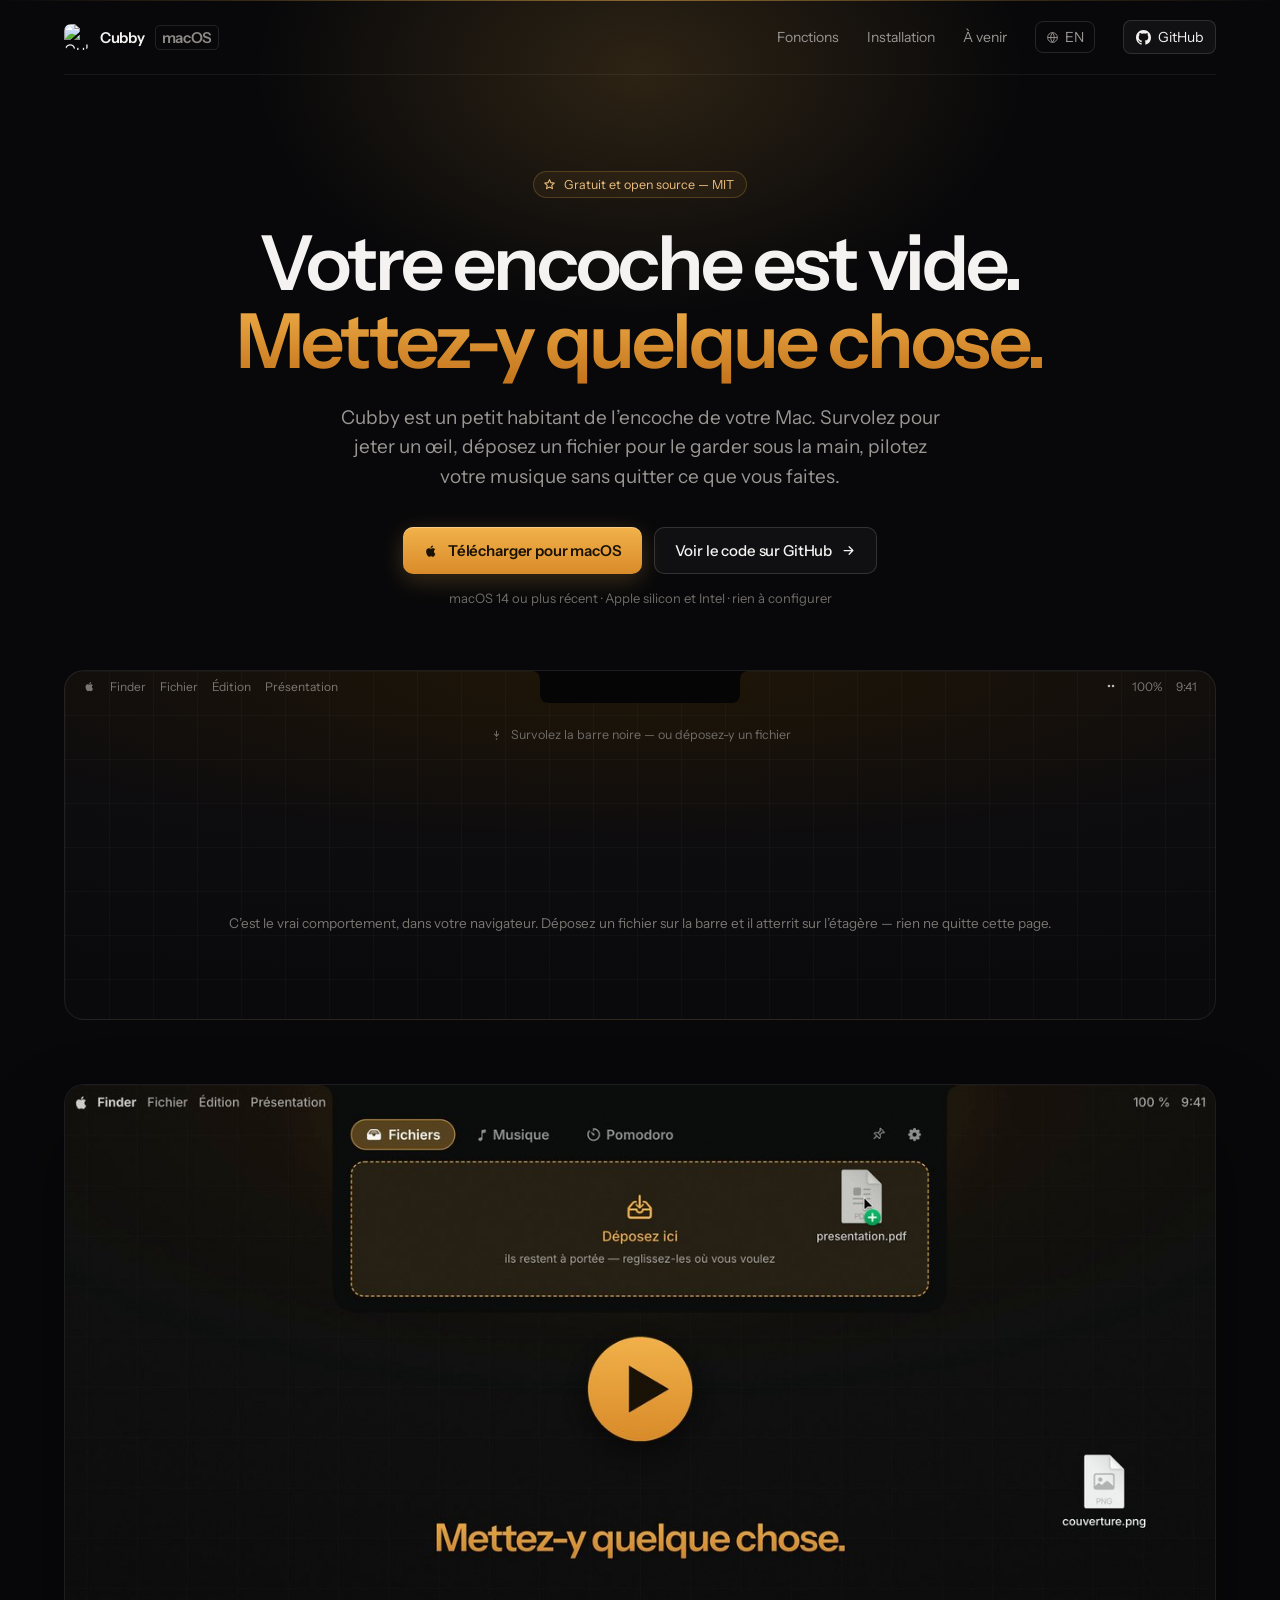
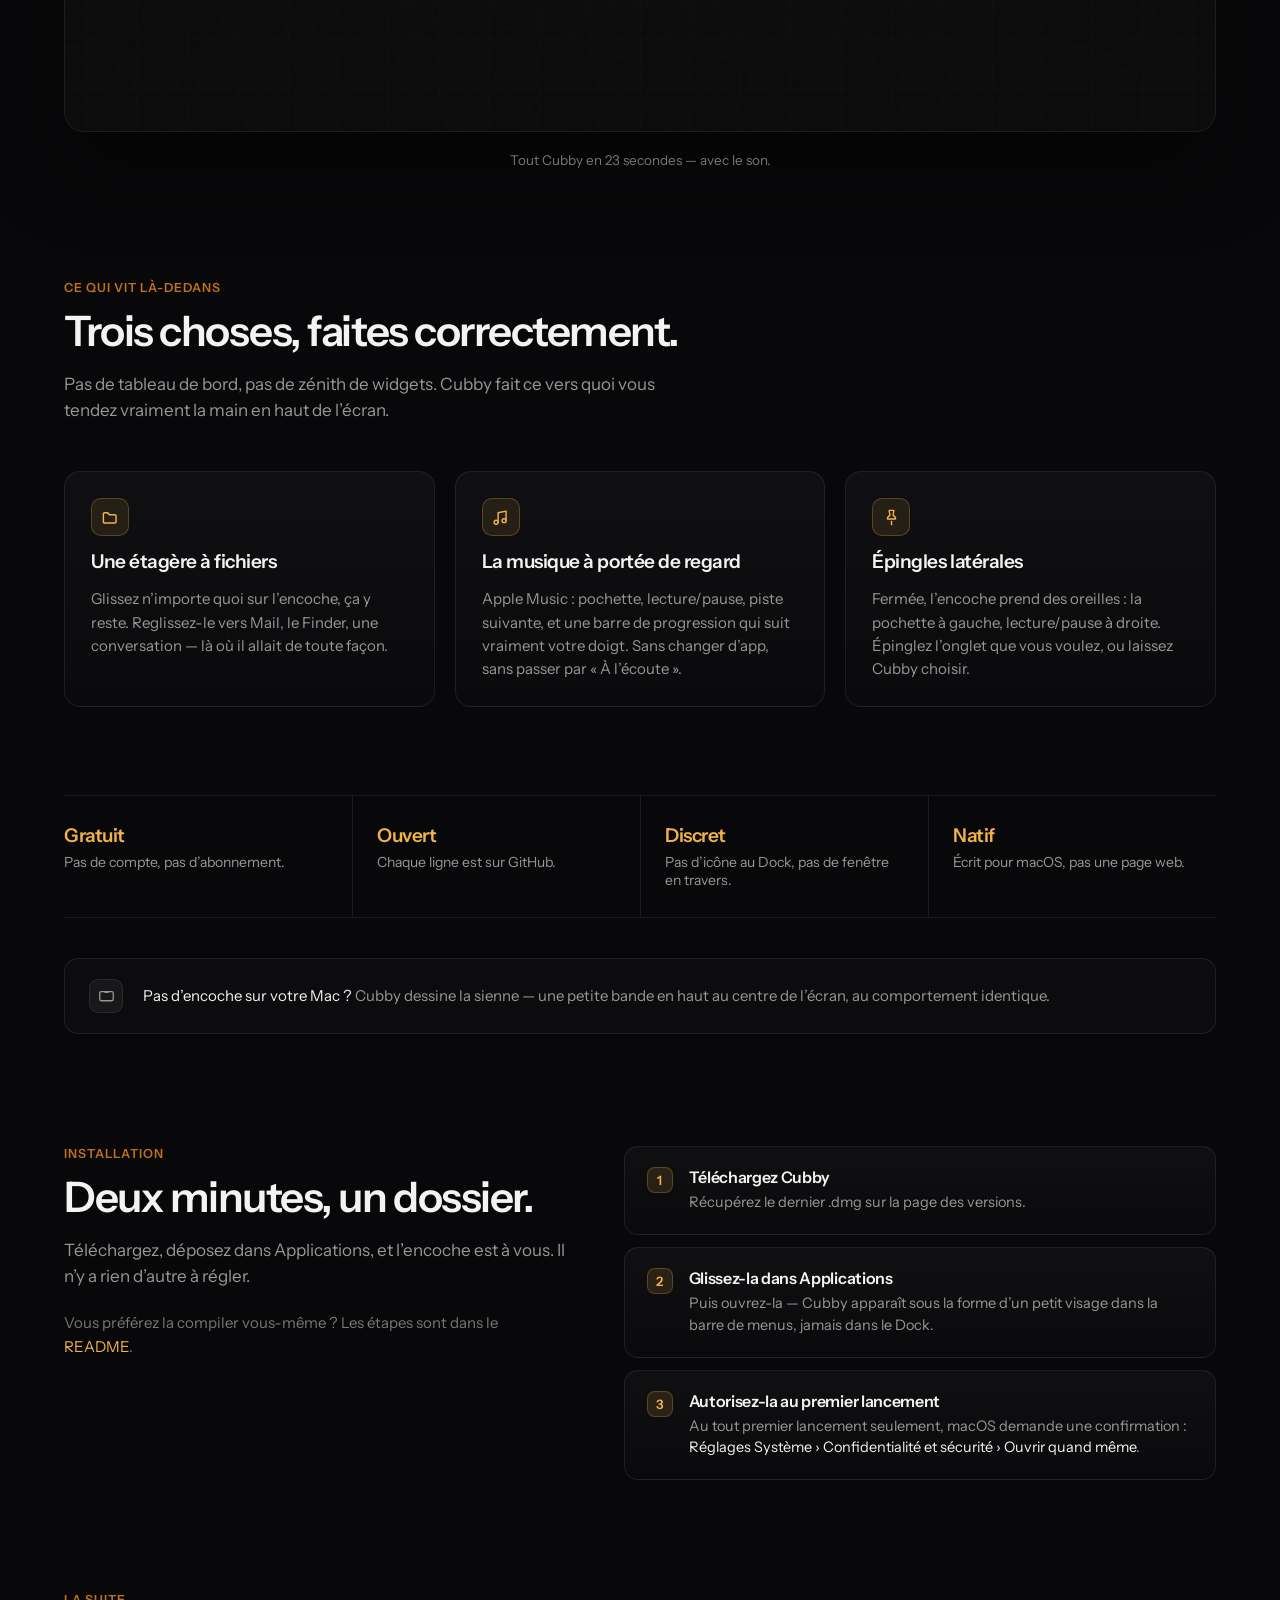
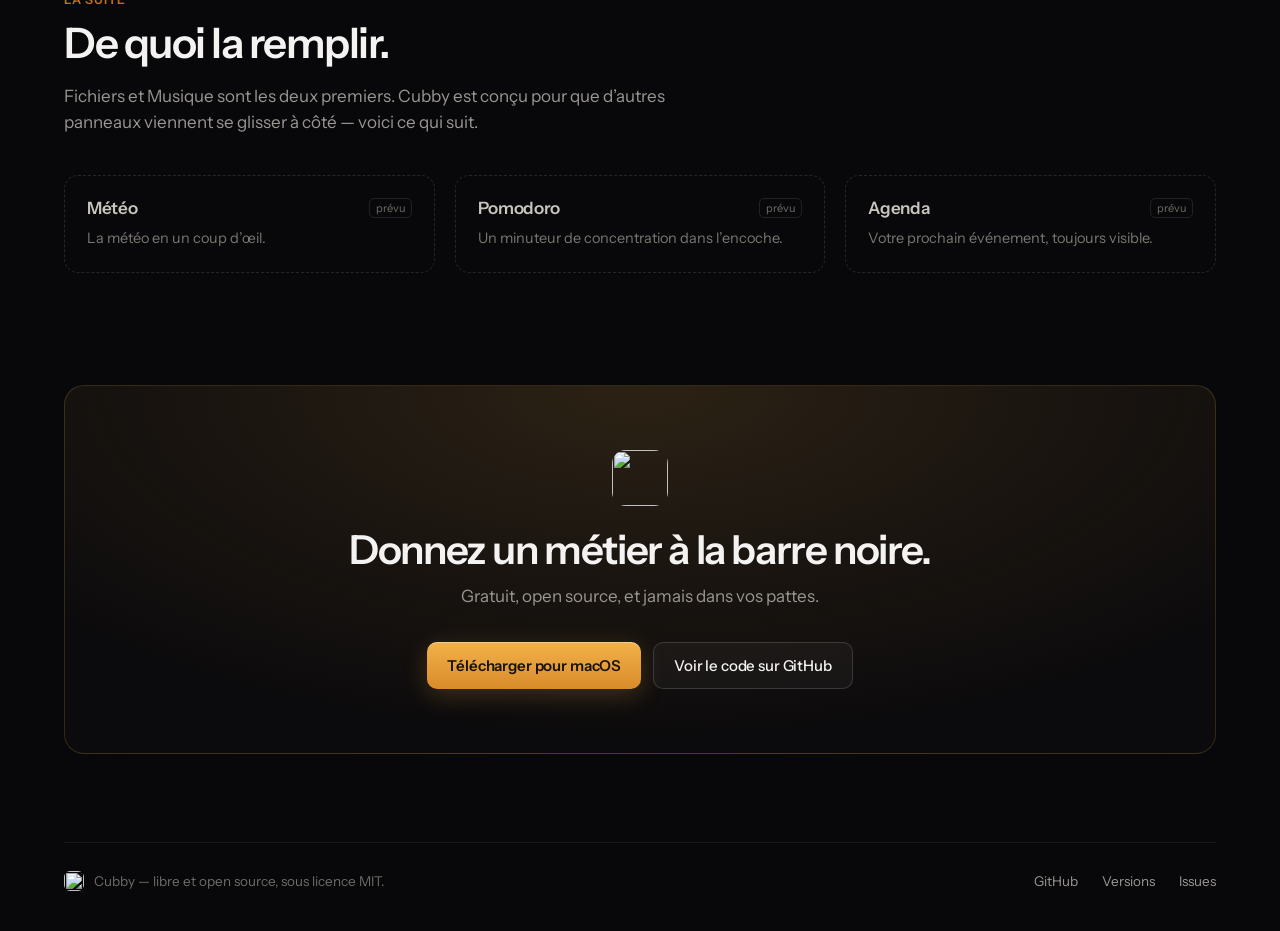
==== commit 8efd2bf8: "docs: add launch video to readme and landing pages" ====
--- a/docs/fr/index.html
+++ b/docs/fr/index.html
@@ -171,6 +171,21 @@
     position: relative; text-align: center; margin-top: 44px; padding-inline: 20px;
     font-size: 13.5px; color: #7A7772;
   }
+
+  /* ── the film (YouTube, loaded on click) ─────────────── */
+  .film { margin-top: 64px; }
+  .film-frame {
+    position: relative; display: block; aspect-ratio: 16 / 9; overflow: hidden;
+    border: 1px solid var(--line); border-radius: 20px; background: #0A0A0C;
+    box-shadow: 0 40px 80px rgba(0, 0, 0, 0.45);
+  }
+  .film-frame img, .film-frame iframe {
+    position: absolute; inset: 0; width: 100%; height: 100%; border: 0; object-fit: cover;
+  }
+  .film-frame img { transition: filter 0.2s ease; }
+  .film-frame:hover img { filter: brightness(1.08); }
+  .film-frame:focus-visible { outline: 2px solid var(--amber); outline-offset: 4px; }
+  .film .caption { margin-top: 20px; }
 
   /* ── sections ────────────────────────────────────────── */
   .section { padding-top: 112px; }
@@ -561,6 +576,16 @@
     </section>
   </div>
 
+  <!-- ── the film ────────────────────────────────────── -->
+  <div class="wrap">
+    <section class="film">
+      <a class="film-frame" href="https://youtu.be/_trcK6ZbCv4" data-yt="_trcK6ZbCv4" aria-label="Regarder la vidéo de Cubby (23 secondes)">
+        <img src="../video-fr.jpg" alt="" width="1280" height="720" loading="lazy">
+      </a>
+      <p class="caption">Tout Cubby en 23 secondes — avec le son.</p>
+    </section>
+  </div>
+
   <!-- ── features ────────────────────────────────────── -->
   <div class="wrap">
     <section class="section" id="features">
@@ -922,5 +947,21 @@
 })();
 </script>
 
+<script>
+  // ── vidéo : le lecteur YouTube ne se charge qu'au clic (aucun cookie avant) ──
+  for (const link of document.querySelectorAll("[data-yt]")) {
+    link.addEventListener("click", e => {
+      e.preventDefault();
+      const frame = document.createElement("div");
+      frame.className = "film-frame";
+      const player = document.createElement("iframe");
+      player.src = `https://www.youtube-nocookie.com/embed/${link.dataset.yt}?autoplay=1&rel=0&playsinline=1`;
+      player.title = link.getAttribute("aria-label");
+      player.allow = "autoplay; encrypted-media; picture-in-picture; fullscreen";
+      frame.append(player);
+      link.replaceWith(frame);
+    });
+  }
+</script>
 </body>
 </html>
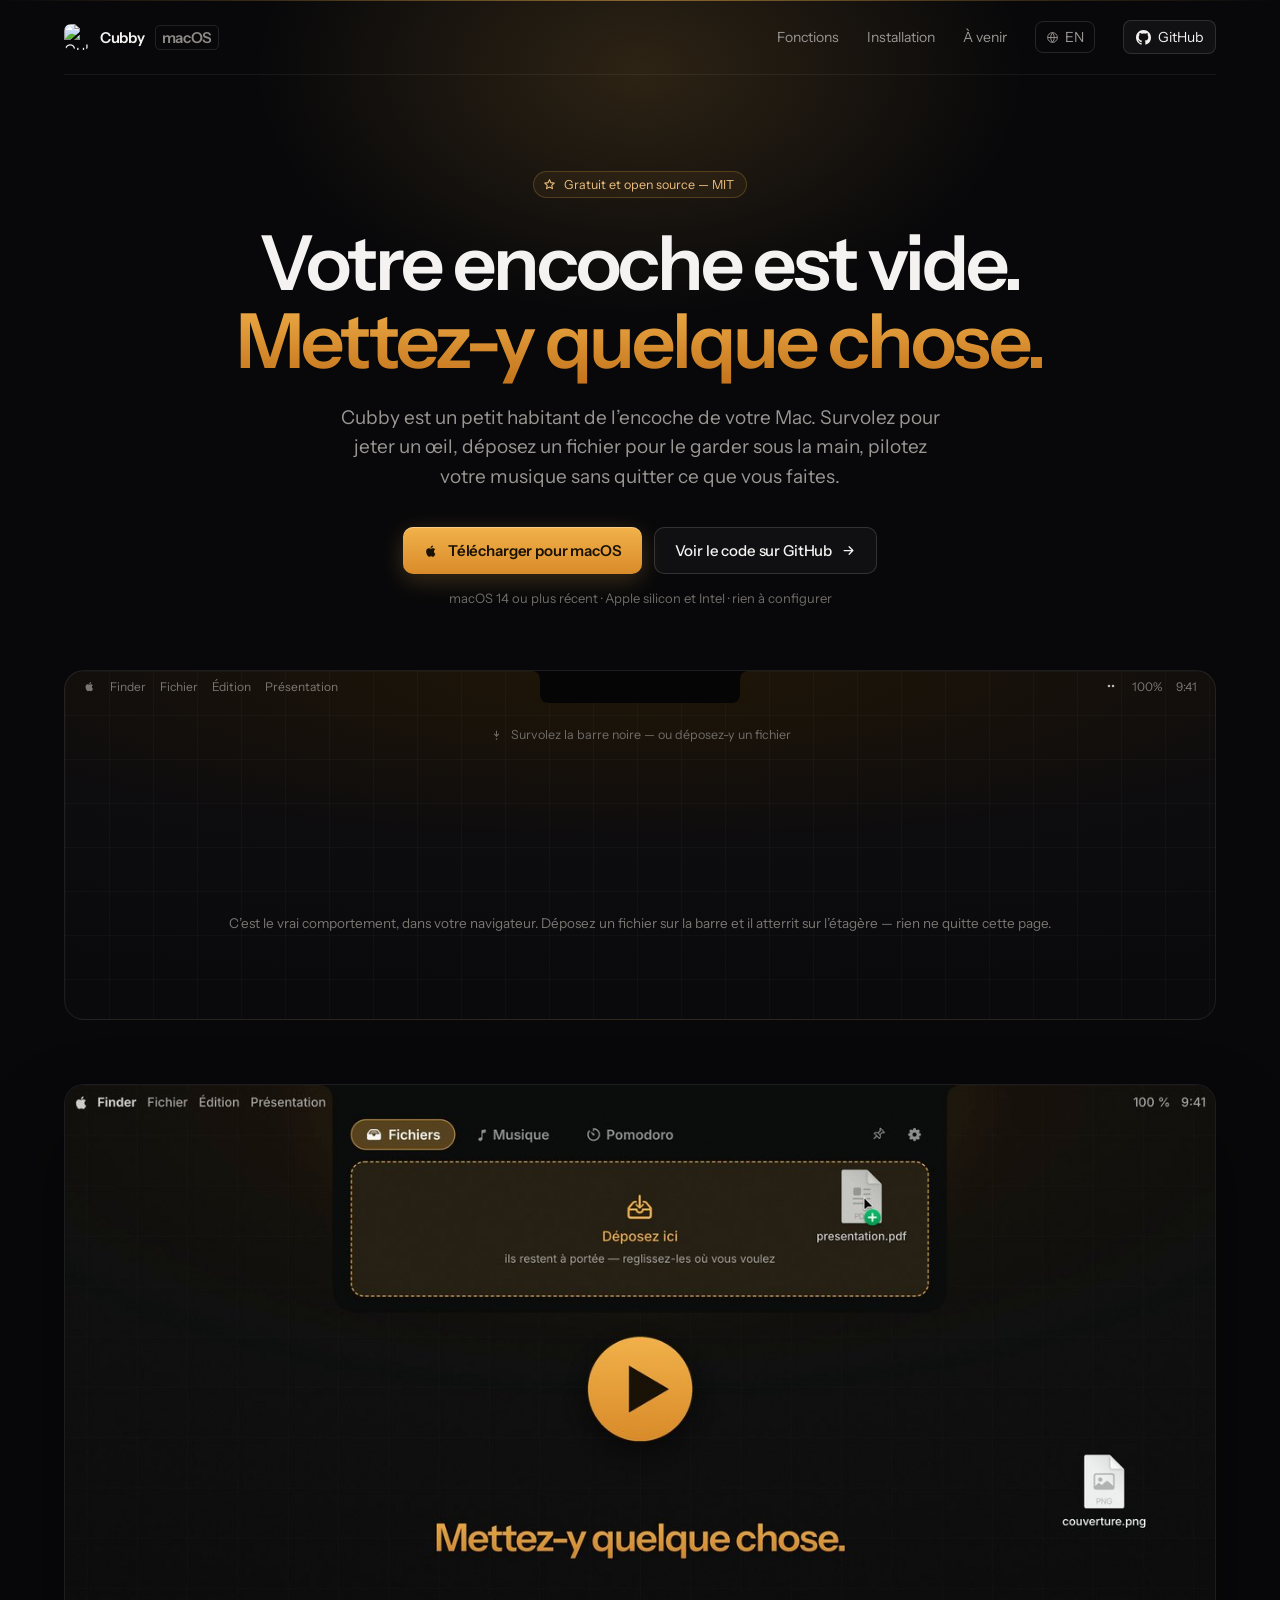
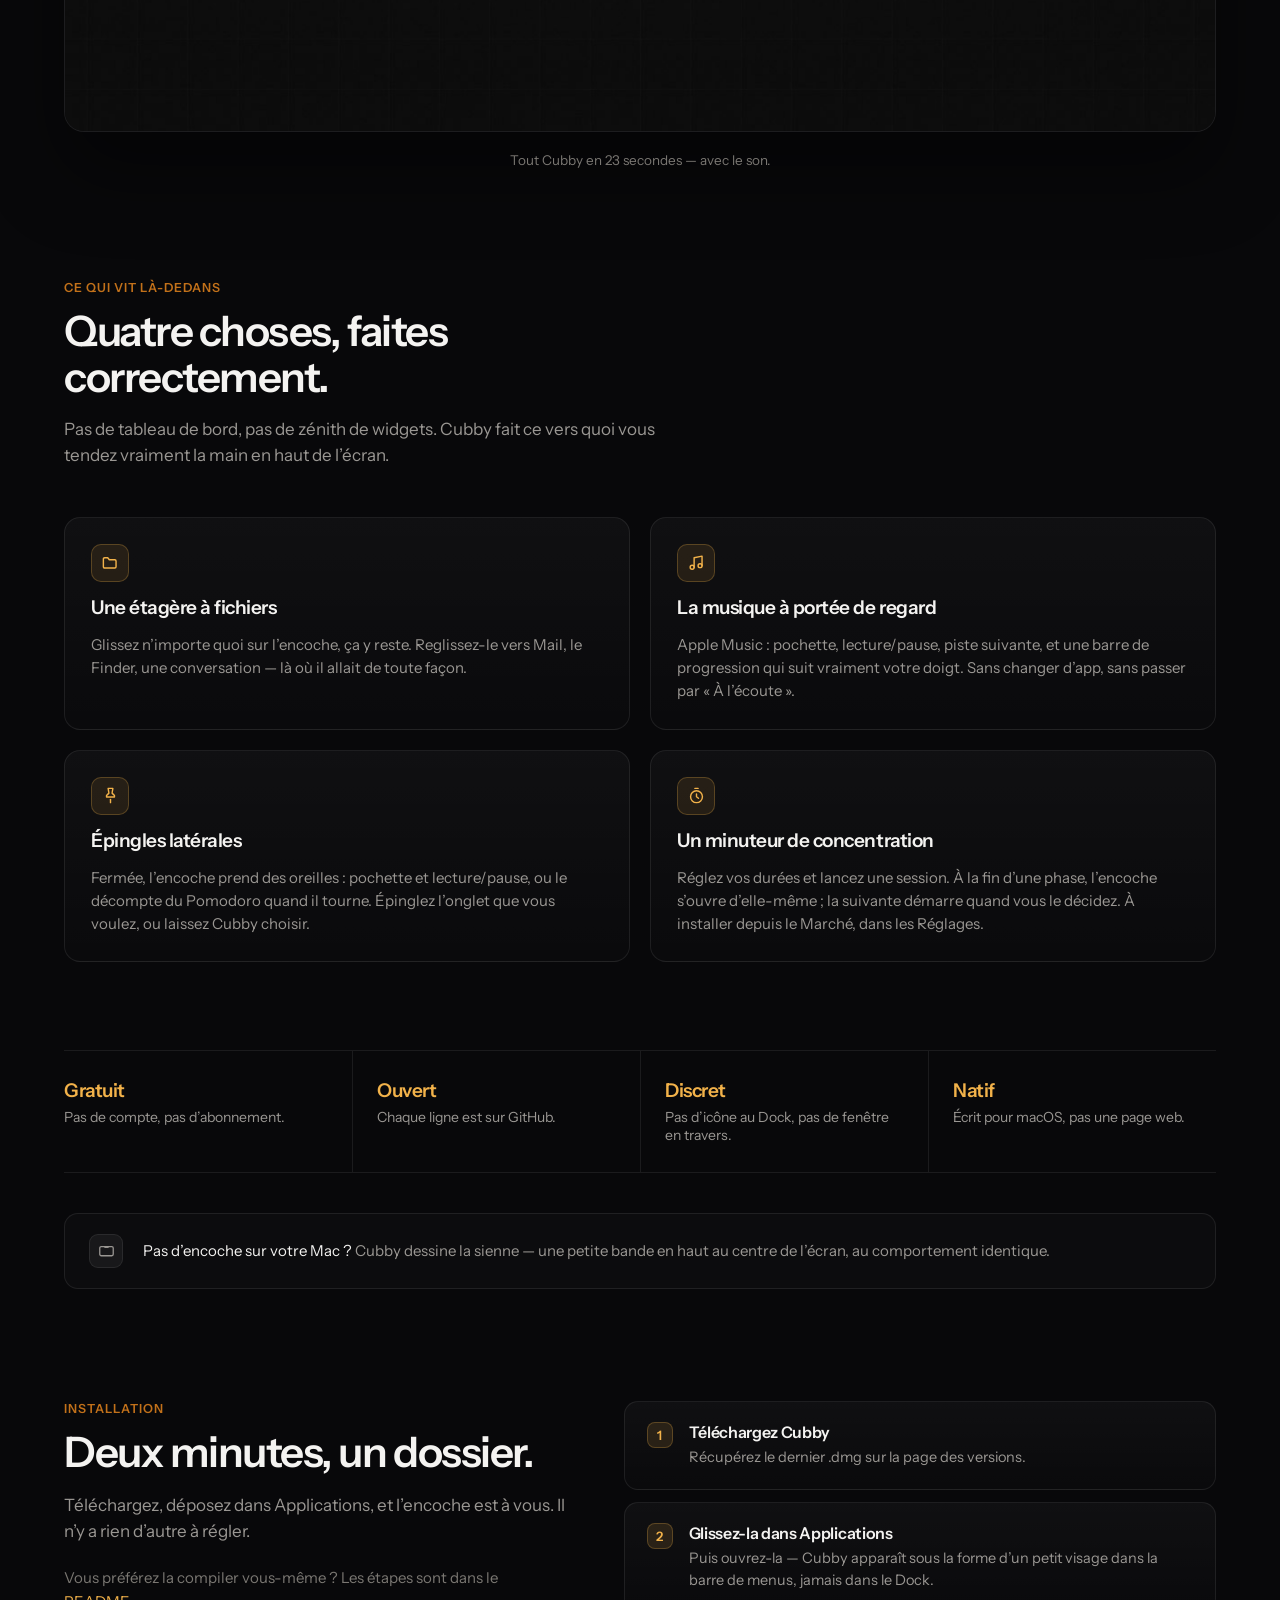
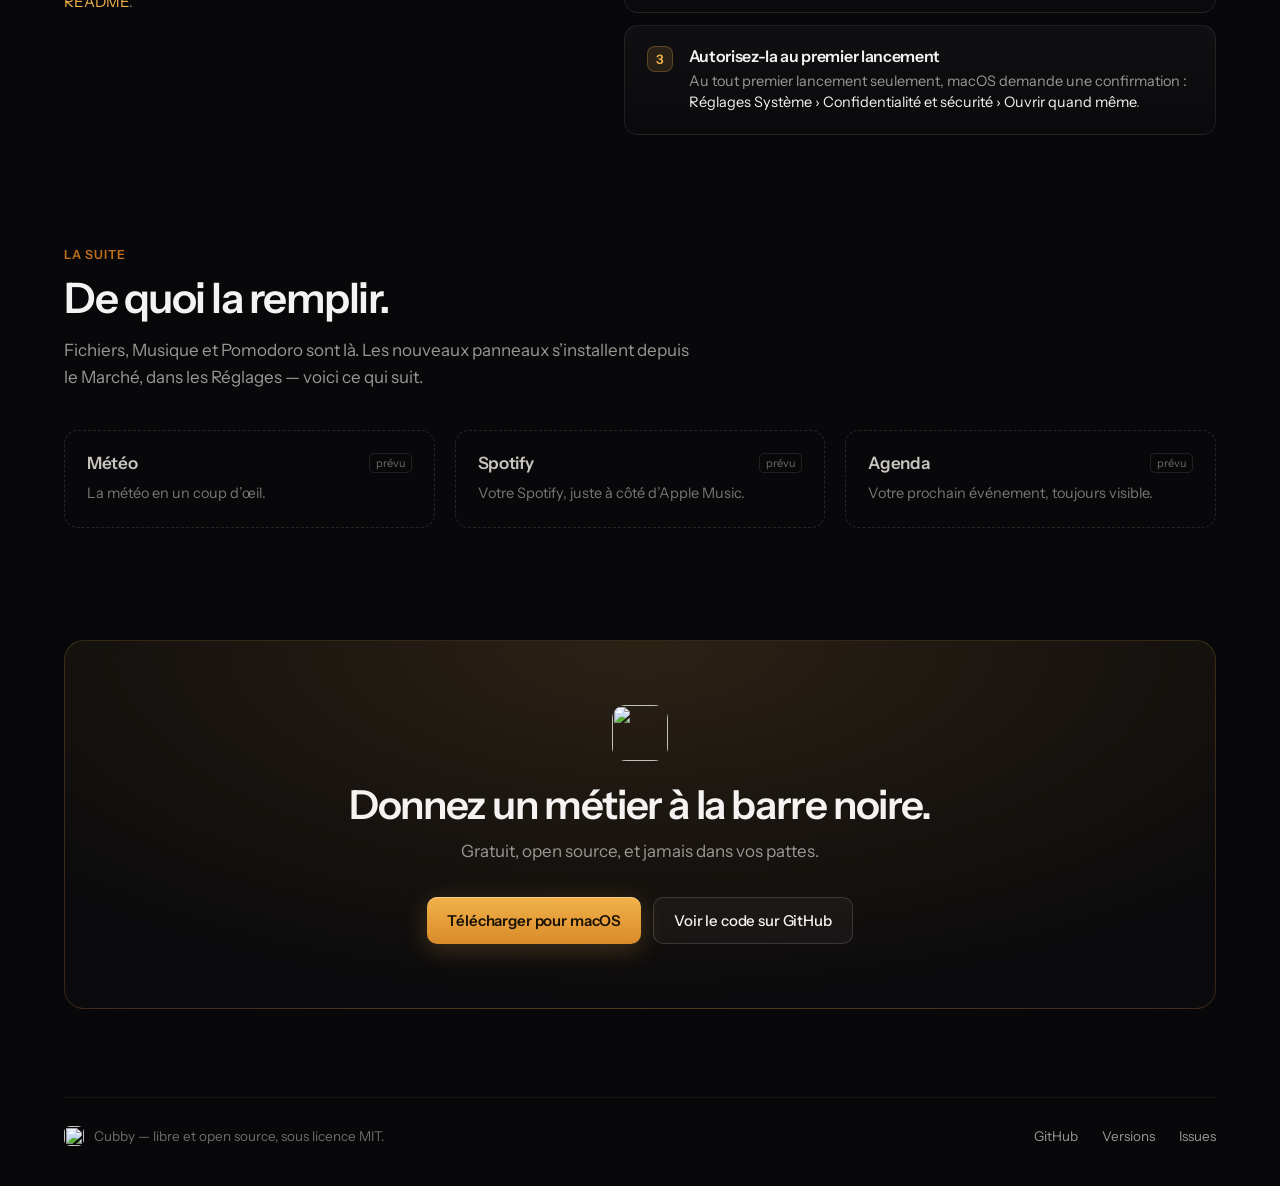
==== commit 400bbc74: "docs: show pomodoro as shipped on the landing pages" ====
--- a/docs/fr/index.html
+++ b/docs/fr/index.html
@@ -193,7 +193,7 @@
   .section .lead { margin-top: 16px; }
   .intro { max-width: 640px; }
 
-  .cards { display: grid; grid-template-columns: repeat(3, minmax(0, 1fr)); gap: 20px; margin-top: 48px; }
+  .cards { display: grid; grid-template-columns: repeat(2, minmax(0, 1fr)); gap: 20px; margin-top: 48px; }
   .card {
     border: 1px solid var(--line); border-radius: 16px; padding: 26px;
     background: linear-gradient(180deg, rgba(255, 255, 255, 0.035), rgba(255, 255, 255, 0.012));
@@ -591,7 +591,7 @@
     <section class="section" id="features">
       <div class="intro">
         <p class="eyebrow">Ce qui vit là-dedans</p>
-        <h2>Trois choses, faites correctement.</h2>
+        <h2>Quatre choses, faites correctement.</h2>
         <p class="lead">Pas de tableau de bord, pas de zénith de widgets. Cubby fait ce vers quoi vous tendez vraiment la main en haut de l’écran.</p>
       </div>
 
@@ -617,7 +617,15 @@
             <svg width="19" height="19" viewBox="0 0 24 24" fill="none" stroke="currentColor" stroke-width="1.8" stroke-linecap="round" stroke-linejoin="round" aria-hidden="true"><path d="M12 17v4"/><path d="M9 3h6l-1 6 3 3v2H7v-2l3-3z"/></svg>
           </div>
           <h3>Épingles latérales</h3>
-          <p>Fermée, l’encoche prend des oreilles : la pochette à gauche, lecture/pause à droite. Épinglez l’onglet que vous voulez, ou laissez Cubby choisir.</p>
+          <p>Fermée, l’encoche prend des oreilles : pochette et lecture/pause, ou le décompte du Pomodoro quand il tourne. Épinglez l’onglet que vous voulez, ou laissez Cubby choisir.</p>
+        </article>
+
+        <article class="card">
+          <div class="card-ico">
+            <svg width="19" height="19" viewBox="0 0 24 24" fill="none" stroke="currentColor" stroke-width="1.8" stroke-linecap="round" stroke-linejoin="round" aria-hidden="true"><circle cx="12" cy="13.5" r="7.5"/><path d="M12 10v3.5l2.5 2"/><path d="M10 3h4"/></svg>
+          </div>
+          <h3>Un minuteur de concentration</h3>
+          <p>Réglez vos durées et lancez une session. À la fin d’une phase, l’encoche s’ouvre d’elle-même ; la suivante démarre quand vous le décidez. À installer depuis le Marché, dans les Réglages.</p>
         </article>
       </div>
 
@@ -679,7 +687,7 @@
       <div class="intro">
         <p class="eyebrow">La suite</p>
         <h2>De quoi la remplir.</h2>
-        <p class="lead">Fichiers et Musique sont les deux premiers. Cubby est conçu pour que d’autres panneaux viennent se glisser à côté — voici ce qui suit.</p>
+        <p class="lead">Fichiers, Musique et Pomodoro sont là. Les nouveaux panneaux s’installent depuis le Marché, dans les Réglages — voici ce qui suit.</p>
       </div>
 
       <div class="soon">
@@ -688,8 +696,8 @@
           <p>La météo en un coup d’œil.</p>
         </article>
         <article class="soon-card">
-          <div class="soon-head"><h3>Pomodoro</h3><em>prévu</em></div>
-          <p>Un minuteur de concentration dans l’encoche.</p>
+          <div class="soon-head"><h3>Spotify</h3><em>prévu</em></div>
+          <p>Votre Spotify, juste à côté d’Apple Music.</p>
         </article>
         <article class="soon-card">
           <div class="soon-head"><h3>Agenda</h3><em>prévu</em></div>
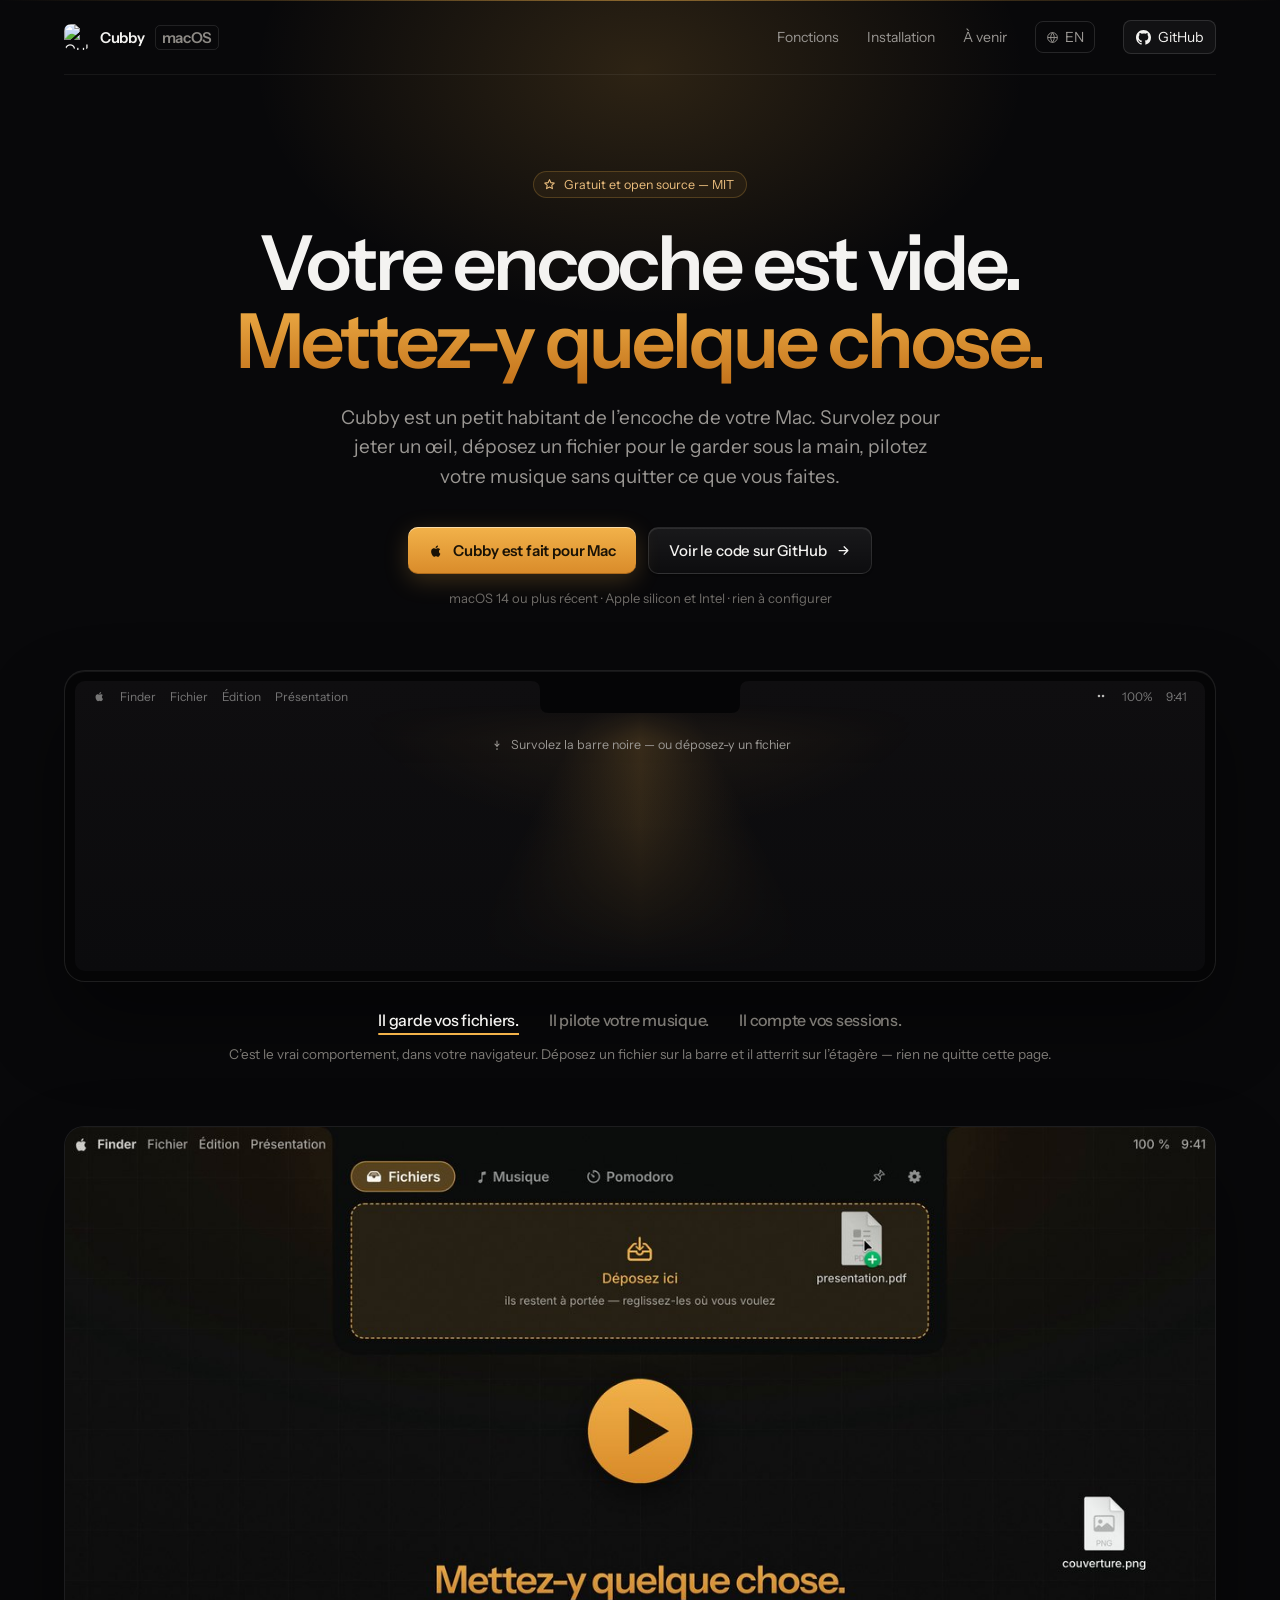
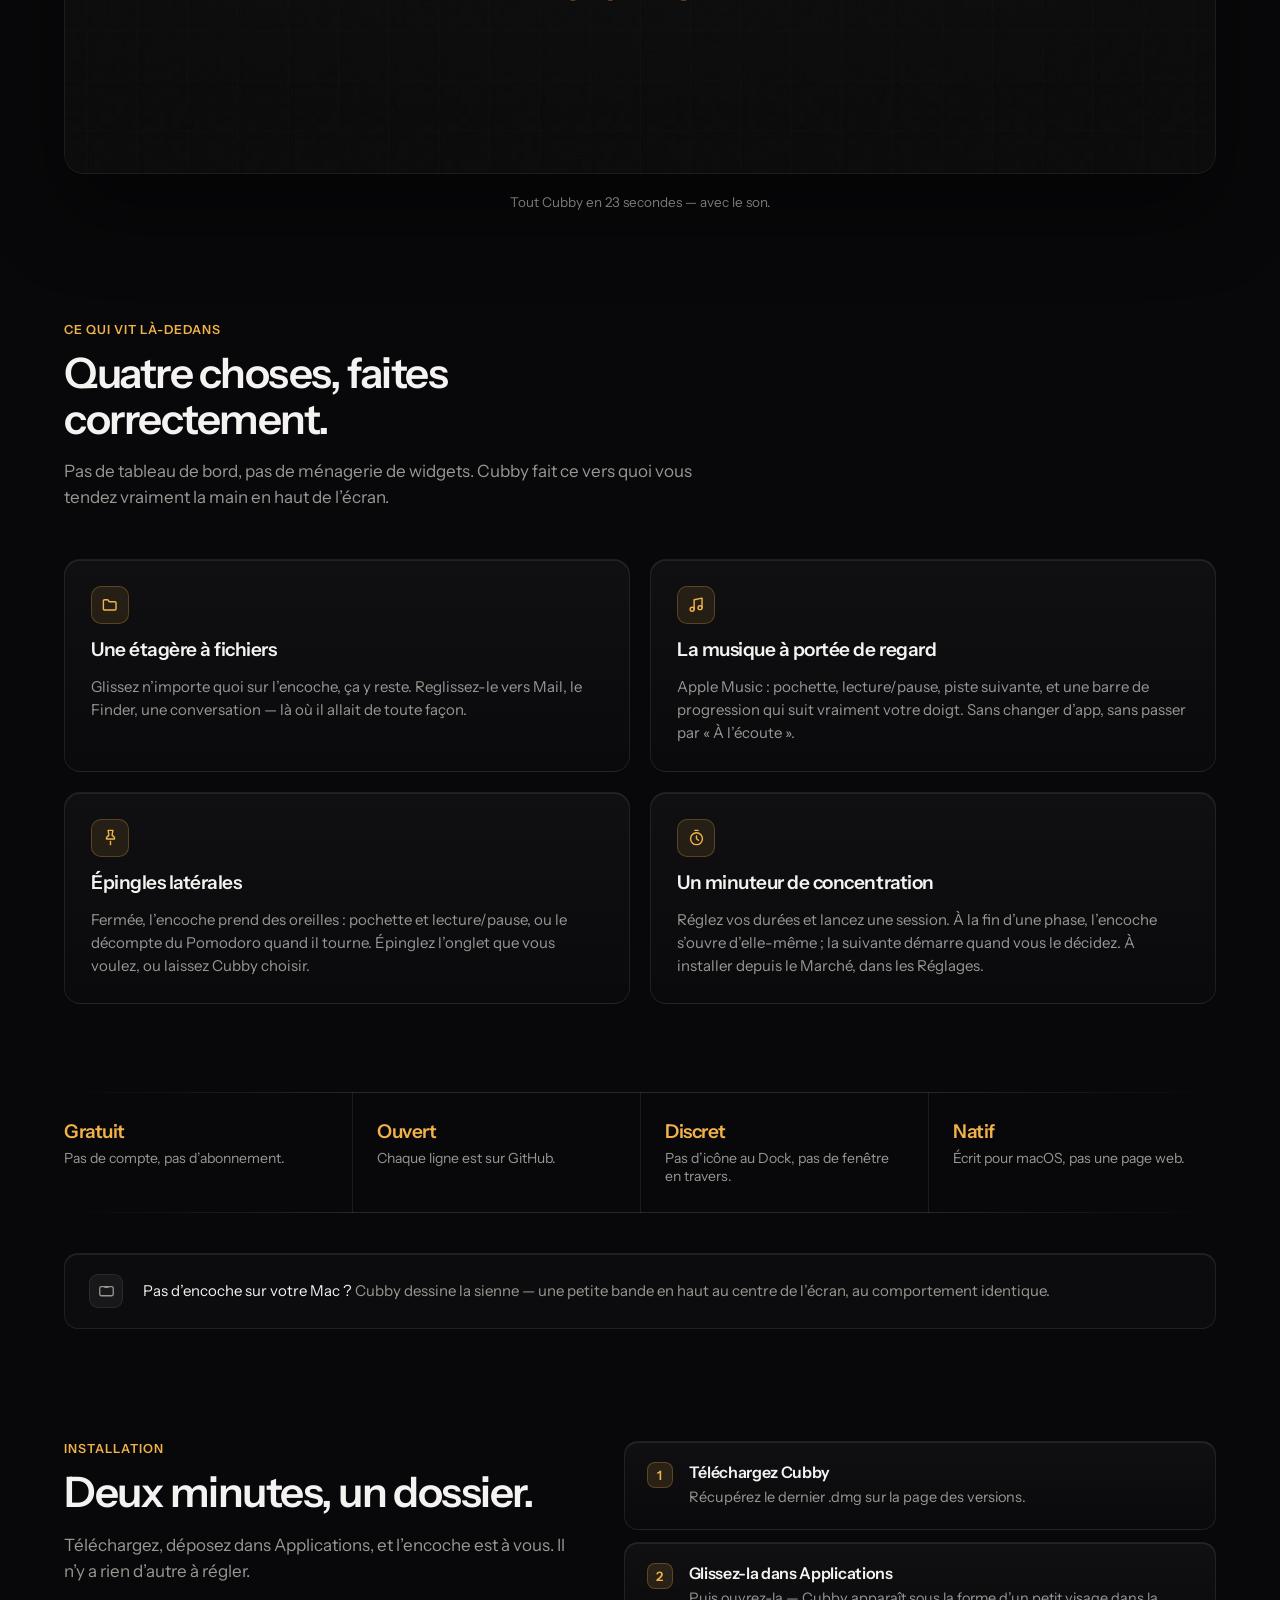
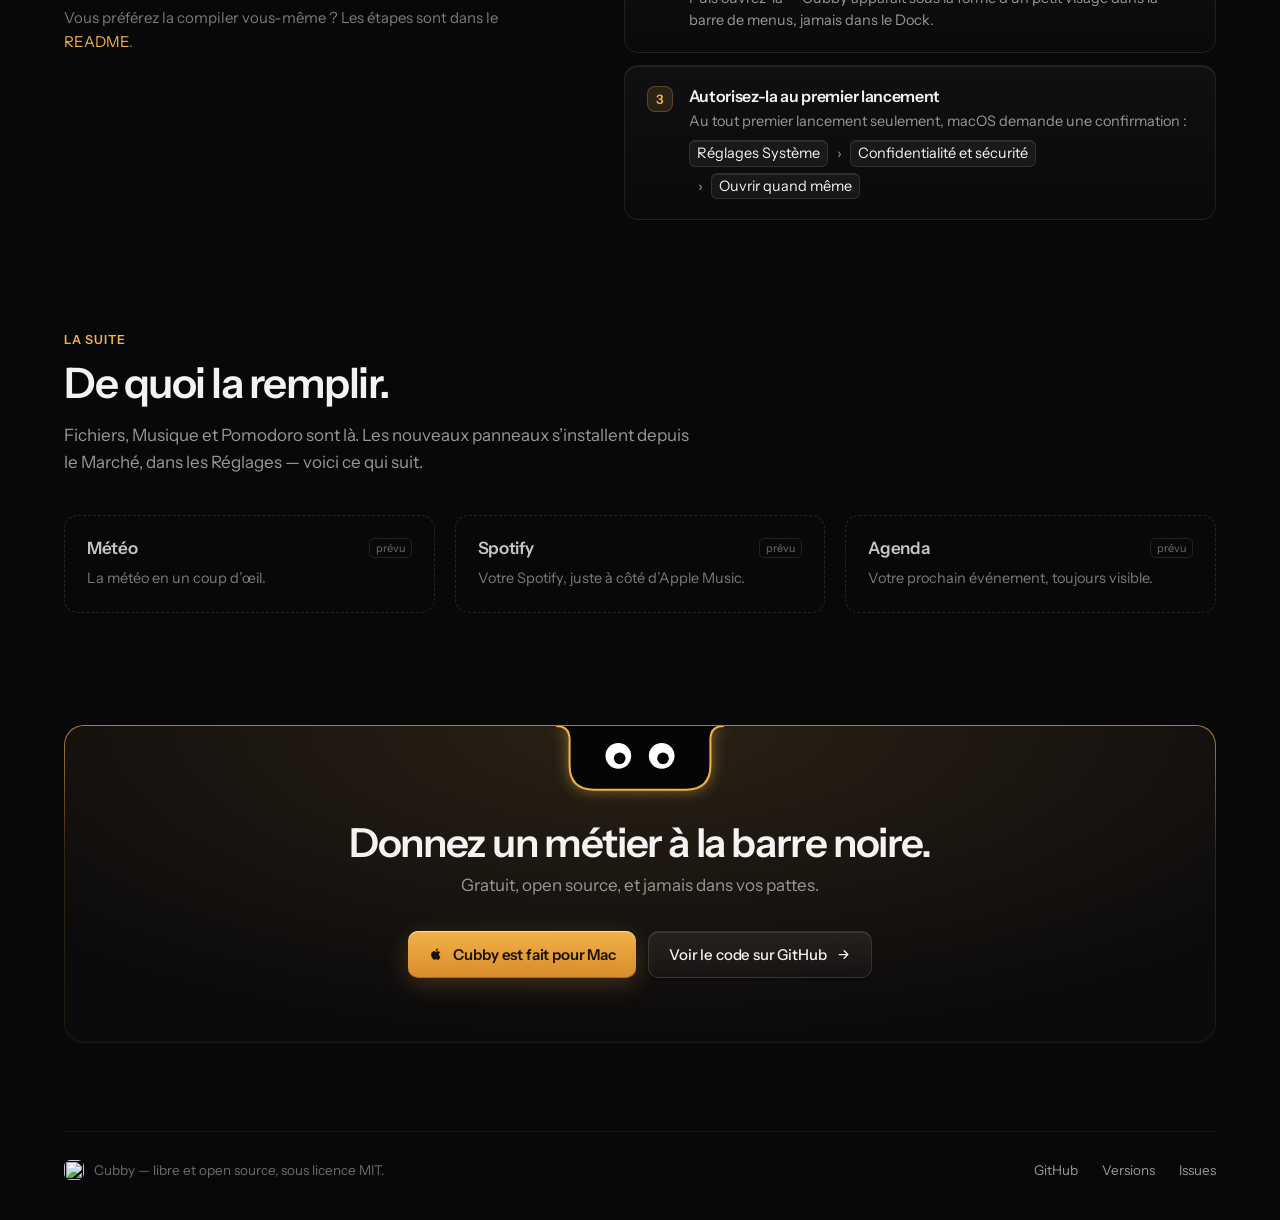
==== commit 5179aa71: "style: raycast-inspired polish on the landing and shared site.css" ====
--- a/docs/fr/index.html
+++ b/docs/fr/index.html
@@ -3,6 +3,7 @@
 <head>
 <meta charset="utf-8">
 <meta name="viewport" content="width=device-width, initial-scale=1">
+<meta name="theme-color" content="#08080A">
 <title>Cubby — l’encoche de votre Mac, enfin utile</title>
 <meta name="description" content="Cubby est un petit habitant de l’encoche de votre Mac. Déposez-y un fichier pour le garder sous la main, pilotez votre musique sans quitter ce que vous faites. Gratuit et open source.">
 <meta property="og:title" content="Cubby — l’encoche de votre Mac, enfin utile">
@@ -16,419 +17,7 @@
 <link rel="preconnect" href="https://fonts.googleapis.com">
 <link rel="preconnect" href="https://fonts.gstatic.com" crossorigin>
 <link rel="stylesheet" href="https://fonts.googleapis.com/css2?family=Instrument+Sans:wght@400;500;600&display=swap">
-<style>
-  :root {
-    --bg: #08080A;
-    --ink: #F4F3F1;
-    --muted: #9A9793;
-    --faint: #6F6C68;
-    --line: rgba(255, 255, 255, 0.08);
-    --amber: #F2B24A;
-    --amber-deep: #C2711A;
-    --pad: 64px;
-  }
-
-  * { box-sizing: border-box; }
-
-  html { scroll-behavior: smooth; }
-
-  body {
-    margin: 0;
-    background: var(--bg);
-    color: var(--ink);
-    font-family: "Instrument Sans", ui-sans-serif, system-ui, -apple-system, sans-serif;
-    -webkit-font-smoothing: antialiased;
-    overflow-x: hidden;
-  }
-
-  h1, h2, h3 { margin: 0; font-weight: 600; letter-spacing: -0.035em; }
-  p { margin: 0; }
-  a { color: var(--amber); text-decoration: none; }
-  a:hover { color: #FFD08A; }
-  img { max-width: 100%; display: block; }
-
-  .wrap { max-width: 1280px; margin: 0 auto; padding-inline: var(--pad); }
-  .eyebrow {
-    font-size: 12.5px; font-weight: 600; letter-spacing: 0.08em;
-    text-transform: uppercase; color: var(--amber-deep);
-  }
-  .lead { font-size: 17px; line-height: 1.55; color: var(--muted); text-wrap: pretty; }
-
-  /* ── ambient ─────────────────────────────────────────── */
-  .glow {
-    position: absolute; top: -280px; left: 50%; transform: translateX(-50%);
-    width: min(1100px, 130vw); height: 700px; pointer-events: none; z-index: 0;
-    background: radial-gradient(closest-side, rgba(242, 178, 74, 0.16), rgba(242, 178, 74, 0) 70%);
-  }
-  .hairline {
-    position: absolute; inset: 0 0 auto; height: 1px;
-    background: linear-gradient(90deg, rgba(242,178,74,0) 0%, rgba(242,178,74,0.5) 50%, rgba(242,178,74,0) 100%);
-  }
-  main { position: relative; z-index: 1; }
-
-  /* ── nav ─────────────────────────────────────────────── */
-  .nav {
-    display: flex; align-items: center; justify-content: space-between;
-    padding-block: 20px; border-bottom: 1px solid rgba(255, 255, 255, 0.06);
-  }
-  .brand { display: flex; align-items: center; gap: 10px; }
-  .brand img { width: 26px; height: 26px; border-radius: 7px; }
-  .brand span { font-size: 15px; font-weight: 600; letter-spacing: -0.02em; }
-  .tag {
-    font-size: 11px; font-weight: 500; color: #8E8B86;
-    border: 1px solid rgba(255, 255, 255, 0.1); border-radius: 5px; padding: 2px 6px;
-  }
-  .nav-links { display: flex; align-items: center; gap: 28px; }
-  .nav-links a { font-size: 14px; color: var(--muted); }
-  .nav-links a:hover { color: var(--ink); }
-  .nav-gh {
-    display: flex; align-items: center; gap: 7px; color: var(--ink) !important;
-    border: 1px solid rgba(255, 255, 255, 0.12); background: rgba(255, 255, 255, 0.04);
-    border-radius: 8px; padding: 7px 12px;
-  }
-  .nav-gh:hover { background: rgba(255, 255, 255, 0.08); }
-
-  /* ── buttons ─────────────────────────────────────────── */
-  .btn {
-    display: inline-flex; align-items: center; justify-content: center; gap: 9px;
-    font-size: 15px; font-weight: 600; letter-spacing: -0.01em;
-    border-radius: 10px; padding: 13px 20px; transition: transform 0.15s ease, filter 0.15s ease;
-  }
-  .btn:hover { transform: translateY(-1px); }
-  .btn-primary {
-    background: linear-gradient(180deg, #F2B24A 0%, #D98B2A 100%);
-    color: #1A1206 !important;
-    box-shadow: 0 6px 24px rgba(242, 178, 74, 0.22), inset 0 1px 0 rgba(255, 255, 255, 0.35);
-  }
-  .btn-primary:hover { filter: brightness(1.06); }
-  .btn-ghost {
-    color: var(--ink) !important; font-weight: 500;
-    border: 1px solid rgba(255, 255, 255, 0.14); background: rgba(255, 255, 255, 0.035);
-  }
-  .btn-ghost:hover { background: rgba(255, 255, 255, 0.07); }
-
-  /* ── hero ────────────────────────────────────────────── */
-  .hero { display: flex; flex-direction: column; align-items: center; text-align: center; padding-top: 96px; }
-  .badge {
-    display: inline-flex; align-items: center; gap: 8px;
-    border: 1px solid rgba(242, 178, 74, 0.22); background: rgba(242, 178, 74, 0.06);
-    border-radius: 999px; padding: 5px 12px 5px 9px; font-size: 12.5px; color: #EBBE7E;
-  }
-  .hero h1 {
-    margin-top: 26px; font-size: clamp(40px, 6vw, 76px); line-height: 1.02;
-    letter-spacing: -0.04em; max-width: 880px; text-wrap: balance;
-  }
-  .hero h1 em {
-    font-style: normal;
-    background: linear-gradient(180deg, #F2B24A 0%, #C2711A 100%);
-    -webkit-background-clip: text; background-clip: text; color: transparent;
-  }
-  .hero .lead { margin-top: 24px; font-size: clamp(16px, 1.6vw, 19px); max-width: 620px; }
-  .cta-row { display: flex; flex-wrap: wrap; justify-content: center; gap: 12px; margin-top: 36px; }
-  .fine { margin-top: 16px; font-size: 13px; color: var(--faint); }
-
-  /* ── the notch, drawn ────────────────────────────────── */
-  .stage {
-    position: relative; margin-top: 64px; border: 1px solid var(--line); border-radius: 20px;
-    background: radial-gradient(120% 90% at 50% 0%, #201607 0%, #0D0C0E 55%, #0A0A0C 100%);
-    padding-bottom: 88px; overflow: hidden;
-  }
-  .stage::before {
-    content: ""; position: absolute; inset: 0; pointer-events: none;
-    background-image:
-      linear-gradient(rgba(255, 255, 255, 0.022) 1px, transparent 1px),
-      linear-gradient(90deg, rgba(255, 255, 255, 0.022) 1px, transparent 1px);
-    background-size: 44px 44px;
-  }
-  .menubar {
-    position: relative; height: 30px; display: flex; align-items: center;
-    justify-content: space-between; padding-inline: 18px;
-    font-size: 12px; color: rgba(244, 243, 241, 0.45);
-  }
-  .menubar div { display: flex; align-items: center; gap: 14px; }
-  .panel-slot { position: relative; display: flex; justify-content: center; margin-top: -30px; }
-  .panel {
-    width: min(520px, 88%); background: #0A0A0B; border: 1px solid rgba(255, 255, 255, 0.07);
-    border-top: none; border-radius: 0 0 24px 24px; padding: 12px 13px 13px;
-    box-shadow: 0 40px 80px rgba(0, 0, 0, 0.55);
-  }
-  .panel-bar { display: flex; align-items: center; justify-content: space-between; padding: 0 2px 11px; }
-  .pills { display: flex; align-items: center; gap: 4px; }
-  .pill {
-    display: flex; align-items: center; gap: 7px; padding: 6px 12px; border-radius: 9px;
-    font-size: 13px; font-weight: 500; letter-spacing: -0.01em; color: rgba(244, 243, 241, 0.55);
-  }
-  .pill.on { background: rgba(255, 255, 255, 0.13); color: var(--ink); }
-  .panel-icons { display: flex; align-items: center; gap: 12px; color: rgba(244, 243, 241, 0.42); }
-  .dropzone {
-    height: 128px; border: 1.5px dashed rgba(255, 255, 255, 0.3); border-radius: 14px;
-    background: rgba(255, 255, 255, 0.02);
-    display: flex; flex-direction: column; align-items: center; justify-content: center; gap: 9px;
-  }
-  .dropzone strong { font-size: 14px; font-weight: 400; letter-spacing: -0.01em; }
-  .dropzone span { font-size: 11.5px; color: rgba(244, 243, 241, 0.42); }
-  .caption {
-    position: relative; text-align: center; margin-top: 44px; padding-inline: 20px;
-    font-size: 13.5px; color: #7A7772;
-  }
-
-  /* ── the film (YouTube, loaded on click) ─────────────── */
-  .film { margin-top: 64px; }
-  .film-frame {
-    position: relative; display: block; aspect-ratio: 16 / 9; overflow: hidden;
-    border: 1px solid var(--line); border-radius: 20px; background: #0A0A0C;
-    box-shadow: 0 40px 80px rgba(0, 0, 0, 0.45);
-  }
-  .film-frame img, .film-frame iframe {
-    position: absolute; inset: 0; width: 100%; height: 100%; border: 0; object-fit: cover;
-  }
-  .film-frame img { transition: filter 0.2s ease; }
-  .film-frame:hover img { filter: brightness(1.08); }
-  .film-frame:focus-visible { outline: 2px solid var(--amber); outline-offset: 4px; }
-  .film .caption { margin-top: 20px; }
-
-  /* ── sections ────────────────────────────────────────── */
-  .section { padding-top: 112px; }
-  .section h2 { margin-top: 14px; font-size: clamp(30px, 3.6vw, 42px); line-height: 1.08; }
-  .section .lead { margin-top: 16px; }
-  .intro { max-width: 640px; }
-
-  .cards { display: grid; grid-template-columns: repeat(2, minmax(0, 1fr)); gap: 20px; margin-top: 48px; }
-  .card {
-    border: 1px solid var(--line); border-radius: 16px; padding: 26px;
-    background: linear-gradient(180deg, rgba(255, 255, 255, 0.035), rgba(255, 255, 255, 0.012));
-    display: flex; flex-direction: column; gap: 14px;
-  }
-  .card-ico {
-    width: 38px; height: 38px; border-radius: 10px; color: var(--amber);
-    border: 1px solid rgba(242, 178, 74, 0.25); background: rgba(242, 178, 74, 0.1);
-    display: flex; align-items: center; justify-content: center;
-  }
-  .card h3 { font-size: 19px; letter-spacing: -0.025em; }
-  .card p { font-size: 15px; line-height: 1.55; color: var(--muted); text-wrap: pretty; }
-
-  .claims {
-    display: grid; grid-template-columns: repeat(4, minmax(0, 1fr));
-    margin-top: 88px; border-block: 1px solid var(--line);
-  }
-  .claims div { padding: 28px 24px; display: flex; flex-direction: column; gap: 6px; border-left: 1px solid var(--line); }
-  .claims div:first-child { border-left: none; padding-left: 0; }
-  .claims div:last-child { padding-right: 0; }
-  .claims b { font-size: 19px; font-weight: 600; letter-spacing: -0.025em; color: var(--amber); }
-  .claims span { font-size: 14px; color: var(--muted); }
-
-  .note {
-    display: flex; align-items: center; gap: 20px; margin-top: 40px; padding: 20px 24px;
-    border: 1px solid var(--line); border-radius: 14px; background: rgba(255, 255, 255, 0.02);
-  }
-  .note-ico {
-    width: 34px; height: 34px; flex-shrink: 0; border-radius: 9px; color: var(--muted);
-    background: rgba(255, 255, 255, 0.05); border: 1px solid var(--line);
-    display: flex; align-items: center; justify-content: center;
-  }
-  .note p { font-size: 15px; line-height: 1.5; color: var(--muted); }
-  .note strong { color: var(--ink); font-weight: 400; }
-
-  .split { display: grid; grid-template-columns: minmax(0, 0.85fr) minmax(0, 1fr); gap: 56px; align-items: start; }
-  .steps { display: flex; flex-direction: column; gap: 12px; }
-  .step {
-    display: flex; gap: 16px; align-items: flex-start; padding: 20px 22px;
-    border: 1px solid var(--line); border-radius: 14px;
-    background: linear-gradient(180deg, rgba(255, 255, 255, 0.035), rgba(255, 255, 255, 0.012));
-  }
-  .step b {
-    flex-shrink: 0; width: 26px; height: 26px; border-radius: 8px;
-    background: rgba(242, 178, 74, 0.12); border: 1px solid rgba(242, 178, 74, 0.25);
-    color: var(--amber); font-size: 13px; font-weight: 600;
-    display: flex; align-items: center; justify-content: center;
-  }
-  .step h3 { font-size: 16px; letter-spacing: -0.02em; }
-  .step p { margin-top: 5px; font-size: 14.5px; line-height: 1.5; color: var(--muted); }
-  .step strong { color: var(--ink); font-weight: 400; }
-  .aside { margin-top: 22px; font-size: 15px; line-height: 1.55; color: #7A7772; }
-
-  .soon { display: grid; grid-template-columns: repeat(3, minmax(0, 1fr)); gap: 20px; margin-top: 40px; }
-  .soon-card {
-    border: 1px dashed rgba(255, 255, 255, 0.12); border-radius: 14px; padding: 22px;
-    display: flex; flex-direction: column; gap: 10px;
-  }
-  .soon-head { display: flex; align-items: center; justify-content: space-between; }
-  .soon-card h3 { font-size: 17px; letter-spacing: -0.02em; color: #C8C4BE; }
-  .soon-card em {
-    font-style: normal; font-size: 11px; color: var(--faint);
-    border: 1px solid rgba(255, 255, 255, 0.1); border-radius: 5px; padding: 2px 6px;
-  }
-  .soon-card p { font-size: 14.5px; line-height: 1.5; color: #7A7772; }
-
-  .closing {
-    margin-top: 112px; padding: 64px 40px; text-align: center; overflow: hidden;
-    border: 1px solid rgba(242, 178, 74, 0.18); border-radius: 20px;
-    background: radial-gradient(100% 140% at 50% 0%, rgba(242, 178, 74, 0.14), rgba(242, 178, 74, 0) 70%), #0B0A0C;
-  }
-  .closing img { width: 56px; height: 56px; border-radius: 14px; margin: 0 auto; }
-  .closing h2 { margin-top: 22px; font-size: clamp(28px, 3.4vw, 40px); line-height: 1.1; }
-  .closing p { margin-top: 14px; font-size: 17px; color: var(--muted); }
-
-  .foot {
-    display: flex; align-items: center; justify-content: space-between; gap: 20px;
-    margin-top: 88px; padding-block: 28px 40px; border-top: 1px solid rgba(255, 255, 255, 0.06);
-    font-size: 13.5px;
-  }
-  .foot-brand { display: flex; align-items: center; gap: 10px; color: var(--faint); }
-  .foot-brand img { width: 20px; height: 20px; border-radius: 6px; }
-  .foot-links { display: flex; align-items: center; gap: 24px; }
-  .foot-links a { color: var(--muted); }
-  .foot-links a:hover { color: var(--ink); }
-
-
-  /* ── live demo: the notch, ported from NotchShellModel ─ */
-  .stage { min-height: 340px; }
-  .stage .caption { margin-top: 214px; }
-  .notch { --s: 1; }
-  .notch {
-    position: absolute; top: 0; left: 50%; transform: translateX(-50%);
-    z-index: 2; cursor: pointer; -webkit-tap-highlight-color: transparent;
-    transform: translateX(-50%) scale(var(--s)); transform-origin: top center;
-  }
-  .notch:focus-visible { outline: 2px solid var(--amber); outline-offset: 6px; border-radius: 12px; }
-  .notch svg { display: block; overflow: visible; }
-  .notch path { fill: #050506; }
-  .notch.is-drop path { fill: #0A0A0B; }
-
-  .panel-body {
-    position: absolute; top: 0; left: 0; right: 0; bottom: 0;
-    padding: 30px 16px 14px; display: flex; flex-direction: column; gap: 10px;
-    opacity: 0; pointer-events: none; transition: opacity 0.18s ease;
-  }
-  .notch.is-open .panel-body { opacity: 1; pointer-events: auto; }
-
-  .demo-bar { display: flex; align-items: center; justify-content: space-between; }
-  .demo-pill {
-    display: flex; align-items: center; gap: 7px; padding: 6px 12px; border: 0;
-    border-radius: 9px; background: none; font: inherit; font-size: 13px; font-weight: 500;
-    letter-spacing: -0.01em; color: rgba(244, 243, 241, 0.55); cursor: pointer;
-  }
-  .demo-pill:hover { color: rgba(244, 243, 241, 0.85); }
-  .demo-pill[aria-selected="true"] {
-    background: rgba(242, 178, 74, 0.14); color: var(--ink);
-    box-shadow: inset 0 0 0 1px rgba(242, 178, 74, 0.22);
-  }
-  .demo-icons { display: flex; align-items: center; gap: 12px; color: rgba(244, 243, 241, 0.42); }
-
-  .demo-pane { flex: 1; min-height: 0; overflow: hidden; }
-  .demo-pane[hidden] { display: none; }
-
-  .shelf {
-    height: 100%; border: 1.5px dashed rgba(255, 255, 255, 0.3); border-radius: 12px;
-    background: rgba(255, 255, 255, 0.02); color: rgba(244, 243, 241, 0.7);
-    display: flex; flex-direction: column; align-items: center; justify-content: center; gap: 6px;
-    transition: border-color 0.15s ease, background 0.15s ease, color 0.15s ease;
-  }
-  .is-drop .shelf {
-    border-color: var(--amber); background: rgba(242, 178, 74, 0.12); color: var(--amber);
-  }
-  .shelf strong { font-size: 14px; font-weight: 400; color: var(--ink); }
-  .is-drop .shelf strong { color: var(--amber); }
-  .shelf span { font-size: 11.5px; color: rgba(244, 243, 241, 0.42); }
-
-  .shelf-filled { height: 100%; display: flex; flex-direction: column; gap: 8px; }
-  .shelf-filled[hidden], .shelf[hidden] { display: none; }
-  .shelf-head { display: flex; align-items: center; justify-content: space-between; }
-  .shelf-head span { font-size: 12px; color: rgba(244, 243, 241, 0.55); }
-  .shelf-clear {
-    border: 1px solid rgba(255, 255, 255, 0.14); background: rgba(255, 255, 255, 0.06);
-    color: var(--ink); font: inherit; font-size: 12px; border-radius: 7px;
-    padding: 3px 10px; cursor: pointer;
-  }
-  .shelf-clear:hover { background: rgba(255, 255, 255, 0.12); }
-  .chips { display: flex; gap: 10px; overflow-x: auto; padding-bottom: 4px; }
-  .chip {
-    position: relative; flex: 0 0 auto; width: 88px; padding: 8px 8px 6px;
-    border-radius: 10px; background: rgba(255, 255, 255, 0.06);
-    display: flex; flex-direction: column; align-items: center; gap: 4px;
-  }
-  .chip svg { color: rgba(244, 243, 241, 0.8); }
-  .chip b {
-    font-size: 10.5px; font-weight: 400; color: rgba(244, 243, 241, 0.75);
-    max-width: 72px; white-space: nowrap; overflow: hidden; text-overflow: ellipsis;
-  }
-  .chip button {
-    position: absolute; top: 2px; right: 2px; width: 16px; height: 16px; padding: 0;
-    border: 0; border-radius: 50%; background: rgba(0, 0, 0, 0.55); color: #fff;
-    font-size: 9px; line-height: 1; cursor: pointer;
-  }
-
-  .tune { height: 100%; display: flex; gap: 14px; align-items: center; }
-  .art {
-    width: 76px; height: 76px; flex-shrink: 0; border-radius: 10px;
-    background: linear-gradient(150deg, #6E5D8A, #33283F);
-    display: flex; align-items: center; justify-content: center; color: rgba(255, 255, 255, 0.55);
-  }
-  .tune-side { flex: 1; min-width: 0; display: flex; flex-direction: column; gap: 8px; }
-  .tune-title { font-size: 15px; font-weight: 600; letter-spacing: -0.02em; }
-  .tune-artist { font-size: 13px; color: rgba(244, 243, 241, 0.55); }
-  .track { position: relative; height: 6px; border-radius: 999px; background: rgba(255, 255, 255, 0.14); }
-  .track-fill { position: absolute; inset: 0 auto 0 0; border-radius: 999px; background: rgba(255, 255, 255, 0.9); }
-  .track-knob {
-    position: absolute; top: 50%; width: 16px; height: 11px; margin-left: -8px;
-    border-radius: 999px; background: #fff; transform: translateY(-50%);
-    box-shadow: 0 1px 2px rgba(0, 0, 0, 0.3), 0 0 8px rgba(242, 178, 74, 0.45);
-  }
-  .tune-ctrl { display: flex; align-items: center; justify-content: center; gap: 10px; }
-  .tune-ctrl button {
-    width: 30px; height: 26px; border: 1px solid rgba(255, 255, 255, 0.12);
-    background: rgba(255, 255, 255, 0.06); border-radius: 8px; color: var(--ink);
-    display: flex; align-items: center; justify-content: center; cursor: pointer;
-  }
-  .tune-ctrl button:hover { background: rgba(255, 255, 255, 0.13); }
-
-  .hint {
-    position: absolute; left: 50%; transform: translateX(-50%); top: 56px; z-index: 1;
-    font-size: 12.5px; color: var(--faint); transition: opacity 0.25s ease;
-    display: flex; align-items: center; gap: 7px;
-  }
-  .notch-open ~ .hint, .is-open ~ .hint { opacity: 0; }
-
-  .lang-switch {
-    display: inline-flex; align-items: center; gap: 6px; font-size: 13px;
-    color: var(--muted) !important; border: 1px solid rgba(255, 255, 255, 0.12);
-    border-radius: 8px; padding: 6px 10px;
-  }
-  .lang-switch:hover { color: var(--ink) !important; background: rgba(255, 255, 255, 0.06); }
-
-  /* ── responsive ──────────────────────────────────────── */
-  @media (max-width: 900px) {
-    :root { --pad: 24px; }
-    .cards, .soon { grid-template-columns: 1fr; }
-    .claims { grid-template-columns: repeat(2, minmax(0, 1fr)); }
-    .claims div { border-left: none; padding-inline: 0 16px; }
-    .split { grid-template-columns: 1fr; gap: 32px; }
-    .section { padding-top: 72px; }
-    .hero { padding-top: 56px; }
-    .stage { padding-bottom: 40px; }
-    .caption { margin-top: 28px; }
-    .closing { margin-top: 72px; padding: 40px 24px; }
-    .foot { flex-direction: column; align-items: flex-start; gap: 14px; margin-top: 56px; }
-  }
-  @media (max-width: 620px) {
-    .notch { --s: 0.6; }
-    .stage { min-height: 250px; }
-    .stage .caption { margin-top: 132px; }
-  }
-  @media (max-width: 640px) {
-    .nav-links a:not(.nav-gh) { display: none; }
-    .cta-row { flex-direction: column; align-items: stretch; width: 100%; }
-    .btn { padding: 15px 20px; }
-    .menubar div:first-child span:nth-child(n+3) { display: none; }
-    .pill span { display: none; }
-    .note { flex-direction: column; align-items: flex-start; gap: 14px; }
-  }
-  @media (prefers-reduced-motion: reduce) {
-    html { scroll-behavior: auto; }
-    .btn { transition: none; }
-    .btn:hover { transform: none; }
-  }
-</style>
+<link rel="stylesheet" href="../site.css">
 </head>
 <body>
 
@@ -472,7 +61,7 @@
       <div class="cta-row">
         <a class="btn btn-primary" href="https://github.com/ndaen/cubby/releases/latest">
           <svg width="16" height="16" viewBox="0 0 24 24" fill="currentColor" aria-hidden="true"><path d="M16.4 12.7c0-2.2 1.8-3.2 1.9-3.3-1-1.5-2.6-1.7-3.2-1.7-1.4-.1-2.7.8-3.3.8-.7 0-1.7-.8-2.8-.8-1.5 0-2.8.9-3.6 2.2-1.5 2.6-.4 6.5 1.1 8.6.7 1 1.6 2.2 2.7 2.2 1.1 0 1.5-.7 2.8-.7s1.7.7 2.8.7c1.2 0 1.9-1 2.6-2.1.8-1.2 1.2-2.4 1.2-2.4s-2.2-.9-2.2-3.5Zm-2.3-6.4c.6-.7 1-1.7.9-2.7-.9 0-2 .6-2.6 1.3-.6.6-1.1 1.7-.9 2.6 1 .1 2-.5 2.6-1.2Z"/></svg>
-          Télécharger pour macOS
+          <span data-not-mac="Cubby est fait pour Mac">Télécharger pour macOS</span>
         </a>
         <a class="btn btn-ghost" href="https://github.com/ndaen/cubby">
           Voir le code sur GitHub
@@ -485,94 +74,139 @@
 
   <!-- ── the notch, drawn ────────────────────────────── -->
   <div class="wrap">
-    <section class="stage">
-      <div class="menubar">
-        <div>
-          <svg width="13" height="13" viewBox="0 0 24 24" fill="currentColor" aria-hidden="true"><path d="M16.4 12.7c0-2.2 1.8-3.2 1.9-3.3-1-1.5-2.6-1.7-3.2-1.7-1.4-.1-2.7.8-3.3.8-.7 0-1.7-.8-2.8-.8-1.5 0-2.8.9-3.6 2.2-1.5 2.6-.4 6.5 1.1 8.6.7 1 1.6 2.2 2.7 2.2 1.1 0 1.5-.7 2.8-.7s1.7.7 2.8.7c1.2 0 1.9-1 2.6-2.1.8-1.2 1.2-2.4 1.2-2.4s-2.2-.9-2.2-3.5Zm-2.3-6.4c.6-.7 1-1.7.9-2.7-.9 0-2 .6-2.6 1.3-.6.6-1.1 1.7-.9 2.6 1 .1 2-.5 2.6-1.2Z"/></svg>
-          <span>Finder</span><span>Fichier</span><span>Édition</span><span>Présentation</span>
-        </div>
-        <div>
-          <svg width="14" height="14" viewBox="0 0 24 24" aria-hidden="true"><circle cx="8.5" cy="12" r="2.2" fill="rgba(244,243,241,0.75)"/><circle cx="15.5" cy="12" r="2.2" fill="rgba(244,243,241,0.75)"/></svg>
-          <span>100%</span><span>9:41</span>
-        </div>
-      </div>
-
-      <div class="notch is-open" id="notch" role="button" tabindex="0"
-           aria-expanded="true" aria-label="Ouvrir le panneau Cubby">
-        <svg id="notchSvg" width="566" height="200" viewBox="0 0 566 200" aria-hidden="true">
-          <path id="notchPath" d=""></path>
-        </svg>
-
-        <div class="panel-body" id="panelBody">
-          <div class="demo-bar">
-            <div class="pills" role="tablist">
-              <button class="demo-pill" role="tab" aria-selected="true" data-tab="files">
-                <svg width="14" height="14" viewBox="0 0 24 24" fill="none" stroke="currentColor" stroke-width="1.7" stroke-linecap="round" stroke-linejoin="round" aria-hidden="true"><path d="M3 13h4l1.5 2.5h7L17 13h4"/><path d="M5.2 5.6 3 13v4.2A1.8 1.8 0 0 0 4.8 19h14.4a1.8 1.8 0 0 0 1.8-1.8V13l-2.2-7.4A1.8 1.8 0 0 0 17.1 4.3H6.9a1.8 1.8 0 0 0-1.7 1.3Z"/></svg>
-                Fichiers
-              </button>
-              <button class="demo-pill" role="tab" aria-selected="false" data-tab="music">
-                <svg width="13" height="13" viewBox="0 0 24 24" fill="none" stroke="currentColor" stroke-width="1.7" stroke-linecap="round" stroke-linejoin="round" aria-hidden="true"><path d="M9 18V6l10-2v12"/><circle cx="6.5" cy="18" r="2.5"/><circle cx="16.5" cy="16" r="2.5"/></svg>
-                Musique
-              </button>
+    <section class="demo">
+      <div class="bezel">
+        <div class="stage is-lit">
+          <div class="menubar">
+            <div>
+              <svg width="13" height="13" viewBox="0 0 24 24" fill="currentColor" aria-hidden="true"><path d="M16.4 12.7c0-2.2 1.8-3.2 1.9-3.3-1-1.5-2.6-1.7-3.2-1.7-1.4-.1-2.7.8-3.3.8-.7 0-1.7-.8-2.8-.8-1.5 0-2.8.9-3.6 2.2-1.5 2.6-.4 6.5 1.1 8.6.7 1 1.6 2.2 2.7 2.2 1.1 0 1.5-.7 2.8-.7s1.7.7 2.8.7c1.2 0 1.9-1 2.6-2.1.8-1.2 1.2-2.4 1.2-2.4s-2.2-.9-2.2-3.5Zm-2.3-6.4c.6-.7 1-1.7.9-2.7-.9 0-2 .6-2.6 1.3-.6.6-1.1 1.7-.9 2.6 1 .1 2-.5 2.6-1.2Z"/></svg>
+              <span>Finder</span><span>Fichier</span><span>Édition</span><span>Présentation</span>
             </div>
-            <div class="demo-icons">
-              <svg width="15" height="15" viewBox="0 0 24 24" fill="none" stroke="currentColor" stroke-width="1.7" stroke-linecap="round" stroke-linejoin="round" aria-hidden="true"><path d="m12 17 .01 4"/><path d="M9.5 3.5h5l-.7 5.2 2.7 2.6v1.9H7.5v-1.9l2.7-2.6z"/></svg>
-              <svg width="15" height="15" viewBox="0 0 24 24" fill="none" stroke="currentColor" stroke-width="1.7" stroke-linecap="round" stroke-linejoin="round" aria-hidden="true"><circle cx="12" cy="12" r="3"/><path d="M19.4 15a1.6 1.6 0 0 0 .3 1.8l.1.1a2 2 0 1 1-2.8 2.8l-.1-.1a1.6 1.6 0 0 0-2.7 1.1V21a2 2 0 1 1-4 0v-.1A1.6 1.6 0 0 0 7 19.4a1.6 1.6 0 0 0-1.8.3l-.1.1a2 2 0 1 1-2.8-2.8l.1-.1A1.6 1.6 0 0 0 3 14.4H3a2 2 0 1 1 0-4h.1A1.6 1.6 0 0 0 4.6 7a1.6 1.6 0 0 0-.3-1.8l-.1-.1a2 2 0 1 1 2.8-2.8l.1.1A1.6 1.6 0 0 0 9.6 3V3a2 2 0 1 1 4 0v.1a1.6 1.6 0 0 0 2.7 1.1l.1-.1a2 2 0 1 1 2.8 2.8l-.1.1a1.6 1.6 0 0 0 1.1 2.7H21a2 2 0 1 1 0 4h-.1a1.6 1.6 0 0 0-1.5 1.3Z"/></svg>
+            <div>
+              <svg width="14" height="14" viewBox="0 0 24 24" aria-hidden="true"><circle cx="8.5" cy="12" r="2.2" fill="rgba(244,243,241,0.75)"/><circle cx="15.5" cy="12" r="2.2" fill="rgba(244,243,241,0.75)"/></svg>
+              <span>100%</span><span>9:41</span>
             </div>
           </div>
 
-          <div class="demo-pane" id="paneFiles">
-            <div class="shelf" id="shelfEmpty">
-              <svg width="27" height="27" viewBox="0 0 24 24" fill="none" stroke="currentColor" stroke-width="1.5" stroke-linecap="round" stroke-linejoin="round" aria-hidden="true"><path d="M3 14h4.2l1.4 2.3h6.8L16.8 14H21"/><path d="M5.4 7.4 3 14v3.4A1.6 1.6 0 0 0 4.6 19h14.8a1.6 1.6 0 0 0 1.6-1.6V14l-2.4-6.6"/><path d="M12 3v6.6"/><path d="m9.4 7.4 2.6 2.6 2.6-2.6"/></svg>
-              <strong id="shelfTitle">Glissez des fichiers ici</strong>
-              <span>ils restent à portée — reglissez-les où vous voulez</span>
+          <div class="notch is-open" id="notch" role="button" tabindex="0"
+               aria-expanded="true" aria-label="Ouvrir le panneau Cubby">
+            <svg id="notchSvg" width="566" height="200" viewBox="0 0 566 200" aria-hidden="true">
+              <path id="notchPath" d=""></path>
+            </svg>
+            <div class="ears" id="notchEars" aria-hidden="true">
+              <div class="ear"><span class="ear-ring"><svg width="18" height="18" viewBox="0 0 20 20"><circle class="ear-track" cx="10" cy="10" r="8"/><circle class="ear-fill" id="earRing" cx="10" cy="10" r="8" pathLength="1"/></svg></span></div>
+              <div class="ear"><span class="ear-clock" id="earClock">25:00</span></div>
             </div>
-            <div class="shelf-filled" id="shelfFilled" hidden>
-              <div class="shelf-head">
-                <span id="shelfCount">0 fichier</span>
-                <button class="shelf-clear" id="shelfClear" type="button">Vider</button>
+
+            <div class="panel-body" id="panelBody">
+              <div class="demo-bar">
+                <div class="pills" role="tablist">
+                  <button class="demo-pill" role="tab" aria-selected="true" data-tab="files">
+                    <svg width="14" height="14" viewBox="0 0 24 24" fill="none" stroke="currentColor" stroke-width="1.7" stroke-linecap="round" stroke-linejoin="round" aria-hidden="true"><path d="M3 13h4l1.5 2.5h7L17 13h4"/><path d="M5.2 5.6 3 13v4.2A1.8 1.8 0 0 0 4.8 19h14.4a1.8 1.8 0 0 0 1.8-1.8V13l-2.2-7.4A1.8 1.8 0 0 0 17.1 4.3H6.9a1.8 1.8 0 0 0-1.7 1.3Z"/></svg>
+                    Fichiers
+                  </button>
+                  <button class="demo-pill" role="tab" aria-selected="false" data-tab="music">
+                    <svg width="13" height="13" viewBox="0 0 24 24" fill="none" stroke="currentColor" stroke-width="1.7" stroke-linecap="round" stroke-linejoin="round" aria-hidden="true"><path d="M9 18V6l10-2v12"/><circle cx="6.5" cy="18" r="2.5"/><circle cx="16.5" cy="16" r="2.5"/></svg>
+                    Musique
+                  </button>
+                  <button class="demo-pill" role="tab" aria-selected="false" data-tab="pomodoro">
+                    <svg width="13" height="13" viewBox="0 0 24 24" fill="none" stroke="currentColor" stroke-width="1.7" stroke-linecap="round" stroke-linejoin="round" aria-hidden="true"><path d="M10 2h4"/><path d="m12 14 3-3"/><circle cx="12" cy="14" r="8"/></svg>
+                    Pomodoro
+                  </button>
+                </div>
+                <div class="demo-icons">
+                  <svg width="15" height="15" viewBox="0 0 24 24" fill="none" stroke="currentColor" stroke-width="1.7" stroke-linecap="round" stroke-linejoin="round" aria-hidden="true"><path d="m12 17 .01 4"/><path d="M9.5 3.5h5l-.7 5.2 2.7 2.6v1.9H7.5v-1.9l2.7-2.6z"/></svg>
+                  <svg width="15" height="15" viewBox="0 0 24 24" fill="none" stroke="currentColor" stroke-width="1.7" stroke-linecap="round" stroke-linejoin="round" aria-hidden="true"><circle cx="12" cy="12" r="3"/><path d="M19.4 15a1.6 1.6 0 0 0 .3 1.8l.1.1a2 2 0 1 1-2.8 2.8l-.1-.1a1.6 1.6 0 0 0-2.7 1.1V21a2 2 0 1 1-4 0v-.1A1.6 1.6 0 0 0 7 19.4a1.6 1.6 0 0 0-1.8.3l-.1.1a2 2 0 1 1-2.8-2.8l.1-.1A1.6 1.6 0 0 0 3 14.4H3a2 2 0 1 1 0-4h.1A1.6 1.6 0 0 0 4.6 7a1.6 1.6 0 0 0-.3-1.8l-.1-.1a2 2 0 1 1 2.8-2.8l.1.1A1.6 1.6 0 0 0 9.6 3V3a2 2 0 1 1 4 0v.1a1.6 1.6 0 0 0 2.7 1.1l.1-.1a2 2 0 1 1 2.8 2.8l-.1.1a1.6 1.6 0 0 0 1.1 2.7H21a2 2 0 1 1 0 4h-.1a1.6 1.6 0 0 0-1.5 1.3Z"/></svg>
+                </div>
               </div>
-              <div class="chips" id="chips"></div>
-            </div>
-          </div>
-
-          <div class="demo-pane" id="paneMusic" hidden>
-            <div class="tune">
-              <div class="art">
-                <svg width="28" height="28" viewBox="0 0 24 24" fill="none" stroke="currentColor" stroke-width="1.6" stroke-linecap="round" stroke-linejoin="round" aria-hidden="true"><path d="M9 18V6l10-2v12"/><circle cx="6.5" cy="18" r="2.5"/><circle cx="16.5" cy="16" r="2.5"/></svg>
+
+              <div class="demo-pane" id="paneFiles">
+                <div class="shelf" id="shelfEmpty">
+                  <svg width="27" height="27" viewBox="0 0 24 24" fill="none" stroke="currentColor" stroke-width="1.5" stroke-linecap="round" stroke-linejoin="round" aria-hidden="true"><path d="M3 14h4.2l1.4 2.3h6.8L16.8 14H21"/><path d="M5.4 7.4 3 14v3.4A1.6 1.6 0 0 0 4.6 19h14.8a1.6 1.6 0 0 0 1.6-1.6V14l-2.4-6.6"/><path d="M12 3v6.6"/><path d="m9.4 7.4 2.6 2.6 2.6-2.6"/></svg>
+                  <strong id="shelfTitle">Glissez des fichiers ici</strong>
+                  <span>ils restent à portée — reglissez-les où vous voulez</span>
+                </div>
+                <div class="shelf-filled" id="shelfFilled" hidden>
+                  <div class="shelf-head">
+                    <span id="shelfCount">0 fichier</span>
+                    <button class="shelf-clear" id="shelfClear" type="button">Vider</button>
+                  </div>
+                  <div class="chips" id="chips"></div>
+                </div>
               </div>
-              <div class="tune-side">
-                <div>
-                  <div class="tune-title">Titre du morceau</div>
-                  <div class="tune-artist">Artiste</div>
+
+              <div class="demo-pane" id="panePomodoro" hidden>
+                <div class="pomo">
+                  <div class="dial">
+                    <svg width="96" height="96" viewBox="0 0 100 100" aria-hidden="true">
+                      <circle class="dial-track" cx="50" cy="50" r="45"/>
+                      <circle class="dial-ring" id="pomoRing" cx="50" cy="50" r="45" pathLength="1"/>
+                    </svg>
+                    <span class="dial-clock" id="pomoClock" role="timer">25:00</span>
+                  </div>
+                  <div class="pomo-side">
+                    <div class="pomo-phase"><span id="pomoPhaseIco"></span><span id="pomoPhase">Concentration</span></div>
+                    <div class="pomo-sessions" id="pomoSessions">0 sessions faites</div>
+                    <div class="pomo-ctrl">
+                      <button type="button" class="pomo-start" id="pomoStart">Démarrer</button>
+                      <button type="button" class="pomo-round" id="pomoReset" aria-label="Réinitialiser">
+                        <svg width="12" height="12" viewBox="0 0 24 24" fill="none" stroke="currentColor" stroke-width="2.2" stroke-linecap="round" stroke-linejoin="round" aria-hidden="true"><path d="M3 12a9 9 0 1 0 9-9 9.75 9.75 0 0 0-6.74 2.74L3 8"/><path d="M3 3v5h5"/></svg>
+                      </button>
+                      <button type="button" class="pomo-round" id="pomoSkip" aria-label="Passer">
+                        <svg width="12" height="12" viewBox="0 0 24 24" fill="currentColor" aria-hidden="true"><path d="M4 4l11 8-11 8z"/><path d="M17 4h3v16h-3z"/></svg>
+                      </button>
+                    </div>
+                  </div>
                 </div>
-                <div class="track" id="track">
-                  <div class="track-fill" id="trackFill" style="width: 38%"></div>
-                  <div class="track-knob" id="trackKnob" style="left: 38%"></div>
-                </div>
-                <div class="tune-ctrl">
-                  <button type="button" aria-label="Précédent">
-                    <svg width="13" height="13" viewBox="0 0 24 24" fill="currentColor" aria-hidden="true"><path d="M6 5h2v14H6zM20 5v14L9 12z"/></svg>
-                  </button>
-                  <button type="button" id="playBtn" aria-label="Lecture">
-                    <svg width="14" height="14" viewBox="0 0 24 24" fill="currentColor" aria-hidden="true" id="playIcon"><path d="M7 4l13 8-13 8z"/></svg>
-                  </button>
-                  <button type="button" aria-label="Suivant">
-                    <svg width="13" height="13" viewBox="0 0 24 24" fill="currentColor" aria-hidden="true"><path d="M16 5h2v14h-2zM4 5l11 7-11 7z"/></svg>
-                  </button>
+              </div>
+
+              <div class="demo-pane" id="paneMusic" hidden>
+                <div class="tune">
+                  <div class="art">
+                    <svg width="28" height="28" viewBox="0 0 24 24" fill="none" stroke="currentColor" stroke-width="1.6" stroke-linecap="round" stroke-linejoin="round" aria-hidden="true"><path d="M9 18V6l10-2v12"/><circle cx="6.5" cy="18" r="2.5"/><circle cx="16.5" cy="16" r="2.5"/></svg>
+                  </div>
+                  <div class="tune-side">
+                    <div>
+                      <div class="tune-title">Titre du morceau</div>
+                      <div class="tune-artist">Artiste</div>
+                    </div>
+                    <div class="track" id="track">
+                      <div class="track-fill" id="trackFill" style="width: 38%"></div>
+                      <div class="track-knob" id="trackKnob" style="left: 38%"></div>
+                    </div>
+                    <div class="tune-ctrl">
+                      <button type="button" aria-label="Précédent">
+                        <svg width="13" height="13" viewBox="0 0 24 24" fill="currentColor" aria-hidden="true"><path d="M6 5h2v14H6zM20 5v14L9 12z"/></svg>
+                      </button>
+                      <button type="button" id="playBtn" aria-label="Lecture">
+                        <svg width="14" height="14" viewBox="0 0 24 24" fill="currentColor" aria-hidden="true" id="playIcon"><path d="M7 4l13 8-13 8z"/></svg>
+                      </button>
+                      <button type="button" aria-label="Suivant">
+                        <svg width="13" height="13" viewBox="0 0 24 24" fill="currentColor" aria-hidden="true"><path d="M16 5h2v14h-2zM4 5l11 7-11 7z"/></svg>
+                      </button>
+                    </div>
+                  </div>
                 </div>
               </div>
             </div>
           </div>
+
+          <p class="hint" id="hint">
+            <svg width="14" height="14" viewBox="0 0 24 24" fill="none" stroke="currentColor" stroke-width="1.8" stroke-linecap="round" stroke-linejoin="round" aria-hidden="true"><path d="M12 5v9"/><path d="m8.5 10.5 3.5 3.5 3.5-3.5"/><circle cx="12" cy="19" r="1.4" fill="currentColor" stroke="none"/></svg>
+            <span class="hint-pointer"><span class="on-hover">Survolez</span><span class="on-touch">Touchez</span> la barre noire — ou déposez-y un fichier</span>
+            <span class="hint-keys"><kbd>↵</kbd> pour ouvrir, <kbd>Échap</kbd> pour fermer</span>
+          </p>
         </div>
       </div>
 
-      <p class="hint" id="hint">
-        <svg width="14" height="14" viewBox="0 0 24 24" fill="none" stroke="currentColor" stroke-width="1.8" stroke-linecap="round" stroke-linejoin="round" aria-hidden="true"><path d="M12 5v9"/><path d="m8.5 10.5 3.5 3.5 3.5-3.5"/><circle cx="12" cy="19" r="1.4" fill="currentColor" stroke="none"/></svg>
-        Survolez la barre noire — ou déposez-y un fichier
-      </p>
-
-      <p class="caption">C’est le vrai comportement, dans votre navigateur. Déposez un fichier sur la barre et il atterrit sur l’étagère — rien ne quitte cette page.</p>
+      <div class="legend">
+        <div class="legend-tabs">
+          <button type="button" data-show-tab="files" aria-controls="paneFiles" aria-pressed="true">Il garde vos fichiers.</button>
+          <button type="button" data-show-tab="music" aria-controls="paneMusic" aria-pressed="false">Il pilote votre musique.</button>
+          <button type="button" data-show-tab="pomodoro" aria-controls="panePomodoro" aria-pressed="false">Il compte vos sessions.</button>
+        </div>
+        <p class="caption">C’est le vrai comportement, dans votre navigateur. Déposez un fichier sur la barre et il atterrit sur l’étagère — rien ne quitte cette page.</p>
+      </div>
     </section>
   </div>
 
@@ -592,7 +226,7 @@
       <div class="intro">
         <p class="eyebrow">Ce qui vit là-dedans</p>
         <h2>Quatre choses, faites correctement.</h2>
-        <p class="lead">Pas de tableau de bord, pas de zénith de widgets. Cubby fait ce vers quoi vous tendez vraiment la main en haut de l’écran.</p>
+        <p class="lead">Pas de tableau de bord, pas de ménagerie de widgets. Cubby fait ce vers quoi vous tendez vraiment la main en haut de l’écran.</p>
       </div>
 
       <div class="cards">
@@ -674,7 +308,7 @@
           <b>3</b>
           <div>
             <h3>Autorisez-la au premier lancement</h3>
-            <p>Au tout premier lancement seulement, macOS demande une confirmation : <strong>Réglages Système › Confidentialité et sécurité › Ouvrir quand même</strong>.</p>
+            <p>Au tout premier lancement seulement, macOS demande une confirmation : <span class="path"><span class="crumb">Réglages Système</span><span class="crumb">Confidentialité et sécurité</span><span class="crumb">Ouvrir quand même</span></span></p>
           </div>
         </div>
       </div>
@@ -710,12 +344,25 @@
   <!-- ── closing ─────────────────────────────────────── -->
   <div class="wrap">
     <section class="closing">
-      <img src="../icon.png" alt="">
+      <svg class="mascot" width="168" height="65" viewBox="0 0 124 48" aria-hidden="true" focusable="false">
+        <path class="mascot-body" d="M0,0 L124,0 Q114,0 114,10 L114,29 Q114,47 96,47 L28,47 Q10,47 10,29 L10,10 Q10,0 0,0 Z"/>
+        <path class="mascot-rim" d="M0,0 Q10,0 10,10 L10,29 Q10,47 28,47 L96,47 Q114,47 114,29 L114,10 Q114,0 124,0"/>
+        <g class="mascot-eyes">
+          <circle cx="46" cy="22" r="9.5" fill="#fff"/><circle cx="78" cy="22" r="9.5" fill="#fff"/>
+          <circle cx="47" cy="23.9" r="4.3" fill="#050506"/><circle cx="79" cy="23.9" r="4.3" fill="#050506"/>
+        </g>
+      </svg>
       <h2>Donnez un métier à la barre noire.</h2>
       <p>Gratuit, open source, et jamais dans vos pattes.</p>
       <div class="cta-row">
-        <a class="btn btn-primary" href="https://github.com/ndaen/cubby/releases/latest">Télécharger pour macOS</a>
-        <a class="btn btn-ghost" href="https://github.com/ndaen/cubby">Voir le code sur GitHub</a>
+        <a class="btn btn-primary" href="https://github.com/ndaen/cubby/releases/latest">
+          <svg width="16" height="16" viewBox="0 0 24 24" fill="currentColor" aria-hidden="true"><path d="M16.4 12.7c0-2.2 1.8-3.2 1.9-3.3-1-1.5-2.6-1.7-3.2-1.7-1.4-.1-2.7.8-3.3.8-.7 0-1.7-.8-2.8-.8-1.5 0-2.8.9-3.6 2.2-1.5 2.6-.4 6.5 1.1 8.6.7 1 1.6 2.2 2.7 2.2 1.1 0 1.5-.7 2.8-.7s1.7.7 2.8.7c1.2 0 1.9-1 2.6-2.1.8-1.2 1.2-2.4 1.2-2.4s-2.2-.9-2.2-3.5Zm-2.3-6.4c.6-.7 1-1.7.9-2.7-.9 0-2 .6-2.6 1.3-.6.6-1.1 1.7-.9 2.6 1 .1 2-.5 2.6-1.2Z"/></svg>
+          <span data-not-mac="Cubby est fait pour Mac">Télécharger pour macOS</span>
+        </a>
+        <a class="btn btn-ghost" href="https://github.com/ndaen/cubby">
+          Voir le code sur GitHub
+          <svg width="15" height="15" viewBox="0 0 24 24" fill="none" stroke="currentColor" stroke-width="2" stroke-linecap="round" stroke-linejoin="round" aria-hidden="true"><path d="M5 12h13M13 6l6 6-6 6"/></svg>
+        </a>
       </div>
     </section>
   </div>
@@ -768,10 +415,16 @@
            `Q${t},${h} ${t},${h - b} L${t},${t} Q${t},0 0,0 Z`;
   }
 
+  // Pomodoro : état partagé avec la géométrie — un décompte en cours fait pousser des oreilles.
+  const pomo = { phase: "work", done: 0, remaining: 25 * 60, endsAt: 0, running: false, timer: 0 };
+  const EAR = 54;                               // NotchRootView : earW Pomodoro
+  const ears = document.getElementById("notchEars");
+
   function target(state) {
     if (state === "opened")  return { inner: OPENED.w,  h: OPENED.h,  tr: 13, br: 22 };
-    if (state === "popping") return { inner: POPPING.w, h: POPPING.h, tr: 9,  br: 11 };
-    return { inner: CLOSED.w, h: CLOSED.h, tr: 9, br: 9 };
+    const ear = pomo.running ? EAR : 0;
+    if (state === "popping") return { inner: POPPING.w + 2 * ear, h: POPPING.h, tr: 9, br: ear ? 13 : 11 };
+    return { inner: CLOSED.w + 2 * ear, h: CLOSED.h, tr: 9, br: ear ? 13 : 9 };
   }
 
   let geom = target("opened");
@@ -782,6 +435,7 @@
     svg.setAttribute("viewBox", `0 0 ${w} ${geom.h}`);
     path.setAttribute("d", shape(geom.inner, geom.h, geom.tr, geom.br));
     body.style.padding = `30px ${geom.tr + 16}px 14px`;
+    Object.assign(ears.style, { width: `${w}px`, height: `${geom.h}px`, padding: `0 ${geom.tr}px` });
   }
 
   // ressort approché : easeOutBack ≈ extraBounce 0.22
@@ -807,6 +461,10 @@
     if (next === status) return;
     status = next;
     notch.classList.toggle("is-open", next === "opened");
+    stage.classList.toggle("is-lit", next === "opened");    // le cône de lumière s'intensifie
+    if (next !== "opened" && body.contains(document.activeElement)) notch.focus({ preventScroll: true });
+    body.inert = next !== "opened";                        // panneau fermé : hors du parcours clavier
+    syncEars();
     notch.setAttribute("aria-expanded", String(next === "opened"));
     animateTo(next);
   }
@@ -820,7 +478,8 @@
 
   function hit(x, y) {
     const r = stage.getBoundingClientRect(), cx = r.left + r.width / 2, s = scale();
-    return x > cx - (CLOSED.w / 2 - INSET) * s && x < cx + (CLOSED.w / 2 - INSET) * s &&
+    const half = CLOSED.w / 2 + (pomo.running ? EAR : 0) - INSET;   // les oreilles font partie de la zone
+    return x > cx - half * s && x < cx + half * s &&
            y > r.top + INSET * s && y < r.top + (CLOSED.h - INSET) * s;
   }
   function inOpened(x, y, pad = 0) {
@@ -836,7 +495,7 @@
       if (hit(x, y)) { setStatus("popping"); dwell = setTimeout(open, DWELL); }
     } else if (status === "popping") {
       if (!hit(x, y)) { clearDwell(); setStatus("closed"); }
-    } else if (inOpened(x, y, 24)) {
+    } else if (inOpened(x, y, 24) || e.target.closest?.(".legend-tabs button")) {   // la légende garde le panneau ouvert
       cancelIdle();
     } else {
       scheduleIdle();
@@ -844,25 +503,110 @@
   }, { passive: true });
 
   addEventListener("pointerdown", e => {
+    if (e.target.closest?.(".legend-tabs button")) return;    // la légende ouvre elle-même son onglet
     const x = e.clientX, y = e.clientY;
     if (status === "opened") { if (!inOpened(x, y)) close(); }
     else if (hit(x, y)) open();
   });
 
   notch.addEventListener("keydown", e => {
+    if (e.target !== notch) return;
     if (e.key === "Enter" || e.key === " ") { e.preventDefault(); status === "opened" ? close() : open(); }
   });
   addEventListener("keydown", e => { if (e.key === "Escape" && status === "opened") close(); });
 
   // ── onglets ───────────────────────────────────────────────────────
-  const panes = { files: document.getElementById("paneFiles"), music: document.getElementById("paneMusic") };
+  const panes = {
+    files: document.getElementById("paneFiles"),
+    music: document.getElementById("paneMusic"),
+    pomodoro: document.getElementById("panePomodoro"),
+  };
+  const legend = document.querySelectorAll("[data-show-tab]");
   function selectTab(name) {
     for (const btn of notch.querySelectorAll(".demo-pill"))
       btn.setAttribute("aria-selected", String(btn.dataset.tab === name));
     for (const [key, pane] of Object.entries(panes)) pane.hidden = key !== name;
+    for (const btn of legend) btn.setAttribute("aria-pressed", String(btn.dataset.showTab === name));
   }
   for (const btn of notch.querySelectorAll(".demo-pill"))
     btn.addEventListener("click", () => selectTab(btn.dataset.tab));
+
+  // légende sous le stage : chaque phrase ouvre son onglet (clic, Entrée ou Espace) — aucune rotation auto
+  for (const btn of legend) {
+    const show = () => { selectTab(btn.dataset.showTab); open(); };
+    btn.addEventListener("click", show);
+  }
+  // au clavier, quitter la légende relance la fermeture auto (sinon seul un pointermove la programme)
+  legend[0]?.parentElement.addEventListener("focusout", e => {
+    if (status === "opened" && !e.relatedTarget?.closest?.(".legend-tabs, #notch")) scheduleIdle();
+  });
+
+  // ── Pomodoro : même cycle que PomodoroCycle.swift (25 / 5 / 15 min, pause longue toutes les 4) ──
+  const POMO = { work: 25 * 60, short: 5 * 60, long: 15 * 60, every: 4 };
+  const BRAIN = '<svg width="13" height="13" viewBox="0 0 24 24" fill="none" stroke="currentColor" stroke-width="1.8" stroke-linecap="round" stroke-linejoin="round" aria-hidden="true"><path d="M12 5a3 3 0 1 0-5.997.125 4 4 0 0 0-2.526 5.77 4 4 0 0 0 .556 6.588A4 4 0 1 0 12 18Z"/><path d="M12 5a3 3 0 1 1 5.997.125 4 4 0 0 1 2.526 5.77 4 4 0 0 1-.556 6.588A4 4 0 1 1 12 18Z"/><path d="M12 5v13"/></svg>';
+  const CUP = '<svg width="13" height="13" viewBox="0 0 24 24" fill="none" stroke="currentColor" stroke-width="1.8" stroke-linecap="round" stroke-linejoin="round" aria-hidden="true"><path d="M17 8h1a4 4 0 1 1 0 8h-1"/><path d="M3 8h14v9a4 4 0 0 1-4 4H7a4 4 0 0 1-4-4Z"/><path d="M6 2v2M10 2v2M14 2v2"/></svg>';
+  const PHASES = { work: ["Concentration", BRAIN], short: ["Pause courte", CUP], long: ["Pause longue", CUP] };
+  const $ = id => document.getElementById(id);
+
+  // mm:ss arrondi au supérieur, comme PomodoroModel.clock : « 25:00 » à l'instant du départ
+  const clockOf = r => {
+    const s = Math.ceil(r);
+    return `${String(Math.floor(s / 60)).padStart(2, "0")}:${String(s % 60).padStart(2, "0")}`;
+  };
+
+  function syncEars() { notch.classList.toggle("has-ears", pomo.running && status !== "opened"); }
+
+  function paintPomo() {
+    const total = POMO[pomo.phase];
+    const off = String(1 - Math.max(1 - pomo.remaining / total, 0.001));
+    $("pomoRing").style.strokeDashoffset = off;
+    $("earRing").style.strokeDashoffset = off;
+    $("pomoClock").textContent = $("earClock").textContent = clockOf(pomo.remaining);
+    $("pomoPhase").textContent = PHASES[pomo.phase][0];
+    $("pomoPhaseIco").innerHTML = PHASES[pomo.phase][1];
+    $("pomoSessions").textContent = pomo.done === 1 ? "1 session faite" : `${pomo.done} sessions faites`;
+    $("pomoStart").textContent = pomo.running ? "Pause" : "Démarrer";
+  }
+
+  function setRunning(on) {
+    clearInterval(pomo.timer);
+    pomo.running = on;
+    if (on) {
+      pomo.endsAt = Date.now() + pomo.remaining * 1000;   // le restant se déduit de la date de fin
+      pomo.timer = setInterval(pomoTick, 250);
+    }
+    syncEars();
+    if (status !== "opened") animateTo(status);            // les oreilles poussent ou se rétractent
+    paintPomo();
+  }
+
+  function advance() {
+    if (pomo.phase === "work") {
+      pomo.done++;
+      pomo.phase = pomo.done % POMO.every === 0 ? "long" : "short";
+    } else {
+      pomo.phase = "work";
+    }
+    pomo.remaining = POMO[pomo.phase];
+  }
+
+  function pomoTick() {
+    pomo.remaining = Math.max(0, (pomo.endsAt - Date.now()) / 1000);
+    if (pomo.remaining > 0) { paintPomo(); return; }
+    advance();
+    setRunning(false);
+    selectTab("pomodoro");
+    open();                                   // = onPhaseEnded : l'encoche s'ouvre d'elle-même
+  }
+
+  $("pomoStart").addEventListener("click", () => {
+    if (!pomo.running) { setRunning(true); return; }
+    pomoTick();                               // fige le restant à l'instant du clic
+    if (pomo.running) setRunning(false);
+  });
+  $("pomoReset").addEventListener("click", () => { setRunning(false); pomo.remaining = POMO[pomo.phase]; paintPomo(); });
+  $("pomoSkip").addEventListener("click", () => { setRunning(false); advance(); paintPomo(); });
+  paintPomo();
 
   // ── étagère : glisser-déposer réel, 100 % local ───────────────────
   const empty = document.getElementById("shelfEmpty");
@@ -971,5 +715,34 @@
     });
   }
 </script>
+
+<script>
+  // ── CTA : hors Mac (iPhone, iPad, Android, Windows, Linux), le bouton dit pour qui est Cubby ──
+  {
+    const p = navigator.userAgentData?.platform || navigator.platform || "";
+    const ipad = /Mac/i.test(p) && navigator.maxTouchPoints > 1;
+    if (p && (!/Mac/i.test(p) || ipad))
+      for (const el of document.querySelectorAll("[data-not-mac]")) el.textContent = el.dataset.notMac;
+  }
+</script>
+
+<script>
+  // ── closing : la mascotte cligne une fois puis son contour s'allume, à son entrée dans l'écran ──
+  // Sans JS, sans observer ou en reduced-motion, elle est d'emblée allumée (état par défaut du CSS).
+  {
+    const mascot = document.querySelector(".mascot");
+    const still = matchMedia("(prefers-reduced-motion: reduce)").matches;
+    if (mascot && !still && "IntersectionObserver" in window) {
+      const wake = () => mascot.classList.replace("is-asleep", "is-awake");
+      mascot.classList.add("is-asleep");
+      try {
+        const io = new IntersectionObserver(entries => {
+          if (entries.some(e => e.isIntersecting)) { io.disconnect(); wake(); }
+        }, { threshold: 0.8, rootMargin: "0px 0px -10% 0px" });
+        io.observe(mascot);
+      } catch { setTimeout(wake, 600); }
+    }
+  }
+</script>
 </body>
 </html>
--- a/docs/site.css
+++ b/docs/site.css
@@ -0,0 +1,581 @@
+/* Cubby landing — shared by docs/index.html (EN) and docs/fr/index.html (FR). */
+
+/* ── tokens ─────────────────────────────────────────── */
+:root {
+  --bg: #08080A;
+  --ink: #F4F3F1;
+  --muted: #9A9793;
+  --dim: #7D7A75;            /* 4.5:1 on the stage, 4.7:1 on --bg */
+  --faint: #6F6C68;
+  --line: rgba(255, 255, 255, 0.08);
+  --amber: #F2B24A;
+  --amber-hi: #FFD08A;
+  --amber-deep: #C2711A;
+  --amber-glow: rgba(242, 178, 74, 0.16);   /* light from the top of the page / the notch */
+  --hl: inset 0 1px 0 rgba(255, 255, 255, 0.08);  /* machined top highlight on surfaces */
+  --r-sm: 8px;
+  --r-md: 10px;
+  --r-lg: 14px;
+  --r-xl: 20px;
+  --ease-out: cubic-bezier(0.23, 1, 0.32, 1);
+  --pad: 64px;
+}
+
+* { box-sizing: border-box; }
+
+html { scroll-behavior: smooth; }
+
+body {
+  margin: 0;
+  background: var(--bg);
+  color: var(--ink);
+  font-family: "Instrument Sans", ui-sans-serif, system-ui, -apple-system, sans-serif;
+  -webkit-font-smoothing: antialiased;
+  overflow-x: hidden;
+}
+
+::selection { background: var(--amber); color: #1A1206; }
+:focus-visible { outline: 2px solid var(--amber); outline-offset: 3px; }
+
+h1, h2, h3 { margin: 0; font-weight: 600; letter-spacing: -0.035em; }
+p { margin: 0; }
+a { color: var(--amber); text-decoration: none; }
+a:hover { color: var(--amber-hi); }
+img { max-width: 100%; display: block; }
+
+.wrap { max-width: 1280px; margin: 0 auto; padding-inline: var(--pad); }
+.eyebrow {
+  font-size: 12.5px; font-weight: 600; letter-spacing: 0.08em;
+  text-transform: uppercase; color: var(--amber);
+}
+.lead { font-size: 17px; line-height: 1.55; color: var(--muted); text-wrap: pretty; }
+
+/* ── ambient ─────────────────────────────────────────── */
+.glow {
+  position: absolute; top: -280px; left: 50%; transform: translateX(-50%);
+  width: min(1100px, 100%); height: 700px; pointer-events: none; z-index: 0;
+  background: radial-gradient(closest-side, var(--amber-glow), rgba(242, 178, 74, 0) 70%);
+}
+.hairline {
+  position: absolute; inset: 0 0 auto; height: 1px;
+  background: linear-gradient(90deg, rgba(242,178,74,0) 0%, rgba(242,178,74,0.5) 50%, rgba(242,178,74,0) 100%);
+}
+main { position: relative; z-index: 1; }
+
+/* ── nav ─────────────────────────────────────────────── */
+.nav {
+  display: flex; align-items: center; justify-content: space-between;
+  padding-block: 20px; border-bottom: 1px solid rgba(255, 255, 255, 0.06);
+}
+.brand { display: flex; align-items: center; gap: 10px; }
+.brand img { width: 26px; height: 26px; border-radius: 7px; }
+.brand span { font-size: 15px; font-weight: 600; letter-spacing: -0.02em; }
+.tag {
+  font-size: 11px; font-weight: 500; color: #8E8B86;
+  border: 1px solid rgba(255, 255, 255, 0.1); border-radius: 5px; padding: 2px 6px;
+}
+.nav-links { display: flex; align-items: center; gap: 28px; }
+.nav-links a { font-size: 14px; color: var(--muted); }
+.nav-links a:hover { color: var(--ink); }
+.nav-gh {
+  display: flex; align-items: center; gap: 7px; color: var(--ink) !important;
+  border: 1px solid rgba(255, 255, 255, 0.12); background: rgba(255, 255, 255, 0.04);
+  border-radius: var(--r-sm); padding: 7px 12px;
+}
+.nav-gh:hover { background: rgba(255, 255, 255, 0.08); }
+.lang-switch {
+  display: inline-flex; align-items: center; gap: 6px; font-size: 13px;
+  color: var(--muted) !important; border: 1px solid rgba(255, 255, 255, 0.12);
+  border-radius: var(--r-sm); padding: 6px 10px;
+}
+.lang-switch:hover { color: var(--ink) !important; background: rgba(255, 255, 255, 0.06); }
+
+/* ── buttons: physical keys (top highlight, bottom shade, press) ── */
+.btn {
+  display: inline-flex; align-items: center; justify-content: center; gap: 9px;
+  font-size: 15px; font-weight: 600; letter-spacing: -0.01em;
+  border-radius: var(--r-md); padding: 13px 20px;
+  transition: transform 0.15s var(--ease-out), filter 0.15s ease, box-shadow 0.15s ease, background 0.15s ease;
+}
+.btn:hover { transform: translateY(-1px); }
+.btn:active { transform: translateY(1px); }
+.btn-primary {
+  background: linear-gradient(180deg, #F2B24A 0%, #D98B2A 100%);
+  color: #1A1206 !important;
+  box-shadow: 0 6px 24px rgba(242, 178, 74, 0.22),
+              inset 0 1px 0.5px rgba(255, 240, 210, 0.7),
+              inset 0 -1px 0.5px rgba(90, 45, 0, 0.35);
+}
+.btn-primary:hover { filter: brightness(1.06); }
+.btn-primary:active {
+  filter: brightness(0.97);
+  box-shadow: 0 3px 12px rgba(242, 178, 74, 0.18),
+              inset 0 1px 0.5px rgba(255, 240, 210, 0.5),
+              inset 0 -1px 0.5px rgba(90, 45, 0, 0.25);
+}
+.btn-ghost {
+  color: var(--ink) !important; font-weight: 500;
+  border: 1px solid rgba(255, 255, 255, 0.11);
+  background: linear-gradient(180deg, rgba(255, 255, 255, 0.07), rgba(255, 255, 255, 0.025));
+  box-shadow: inset 0 1px 0 rgba(255, 255, 255, 0.09), 0 1px 2px rgba(0, 0, 0, 0.45);
+}
+.btn-ghost:hover { background: linear-gradient(180deg, rgba(255, 255, 255, 0.1), rgba(255, 255, 255, 0.045)); }
+.btn-ghost:active { box-shadow: inset 0 1px 0 rgba(255, 255, 255, 0.05), 0 0 0 rgba(0, 0, 0, 0); }
+
+/* ── hero ────────────────────────────────────────────── */
+.hero { display: flex; flex-direction: column; align-items: center; text-align: center; padding-top: 96px; }
+.badge {
+  position: relative; display: inline-flex; align-items: center; gap: 8px;
+  border: 1px solid rgba(242, 178, 74, 0.22); background: rgba(242, 178, 74, 0.06);
+  border-radius: 999px; padding: 5px 12px 5px 9px; font-size: 12.5px; color: #EBBE7E;
+}
+.hero h1 {
+  margin-top: 26px; font-size: clamp(40px, 6vw, 76px); line-height: 1.02;
+  letter-spacing: -0.04em; max-width: 880px; text-wrap: balance;
+}
+.hero h1 em {
+  font-style: normal;
+  background: linear-gradient(180deg, var(--amber) 0%, var(--amber-deep) 100%);
+  -webkit-background-clip: text; background-clip: text; color: transparent;
+}
+.hero .lead { margin-top: 24px; font-size: clamp(16px, 1.6vw, 19px); max-width: 620px; }
+.cta-row { display: flex; flex-wrap: wrap; justify-content: center; gap: 12px; margin-top: 36px; }
+.fine { margin-top: 16px; font-size: 13px; color: var(--faint); }
+
+/* short staggered entrance — the h1 (LCP) never moves */
+@keyframes rise { from { opacity: 0; transform: translateY(8px); } }
+.hero .badge, .hero .lead, .hero .cta-row, .hero .fine { animation: rise 0.24s var(--ease-out) backwards; }
+.hero .lead { animation-delay: 0.03s; }
+.hero .cta-row { animation-delay: 0.06s; }
+.hero .fine { animation-delay: 0.09s; }
+
+/* one amber flare runs once around the badge, then the border stays static */
+@property --flare { syntax: "<angle>"; inherits: false; initial-value: 0deg; }
+@keyframes flare {
+  0% { --flare: 0deg; opacity: 0; }
+  12%, 80% { opacity: 1; }
+  100% { --flare: 360deg; opacity: 0; }
+}
+@supports (mask-composite: exclude) {
+  .badge::after {
+    content: ""; position: absolute; inset: -1px; padding: 1px; border-radius: inherit; pointer-events: none;
+    background: conic-gradient(from var(--flare), transparent 0deg 250deg, var(--amber-hi) 335deg, transparent 360deg);
+    -webkit-mask: linear-gradient(#000 0 0) content-box, linear-gradient(#000 0 0);
+    -webkit-mask-composite: xor;
+    mask: linear-gradient(#000 0 0) content-box, linear-gradient(#000 0 0);
+    mask-composite: exclude;
+    opacity: 0; animation: flare 1.2s ease-in-out 0.35s;
+  }
+}
+
+/* ── the notch stage (live demo, ported from NotchShellModel) ── */
+.demo { margin-top: 64px; }
+/* MacBook bezel, notch-black: the notch reads as cut out of it.
+   The bezel wraps .stage (no padding on .stage: hover hit-testing starts at its top edge). */
+.bezel {
+  padding: 10px; border-radius: calc(var(--r-md) + 11px);
+  border: 1px solid rgba(255, 255, 255, 0.1); background: #050506;
+  box-shadow: inset 0 1px 0 rgba(255, 255, 255, 0.07), 0 40px 80px rgba(0, 0, 0, 0.45);
+}
+.stage {
+  position: relative; min-height: 290px; overflow: hidden; border-radius: var(--r-md);
+  background: linear-gradient(180deg, #0F0E10 0%, #0B0B0D 100%);
+}
+/* one static cone of amber light falling from the notch; the menu bar band stays dark.
+   .is-lit (set while the notch is open) turns it up. */
+.stage::before {
+  content: ""; position: absolute; inset: 0; pointer-events: none;
+  background:
+    radial-gradient(38% 75% at 50% 0%, var(--amber-glow), rgba(242, 178, 74, 0) 70%),
+    conic-gradient(from 152deg at 50% -70px, rgba(242, 178, 74, 0), rgba(242, 178, 74, 0.24) 28deg, rgba(242, 178, 74, 0) 56deg);
+  -webkit-mask: linear-gradient(180deg, transparent 22px, #000 60px, #000 50%, transparent 100%);
+  mask: linear-gradient(180deg, transparent 22px, #000 60px, #000 50%, transparent 100%);
+  opacity: 0.6; transition: opacity 0.5s ease;
+}
+.stage.is-lit::before { opacity: 1; }
+.menubar {
+  position: relative; height: 30px; display: flex; align-items: center;
+  justify-content: space-between; padding-inline: 18px;
+  font-size: 12px; color: rgba(244, 243, 241, 0.45);
+}
+.menubar div { display: flex; align-items: center; gap: 14px; }
+.caption {
+  position: relative; text-align: center; margin-top: 44px; padding-inline: 20px;
+  font-size: 13.5px; color: var(--dim);
+}
+
+/* clickable legend: each line opens its tab of the demo; no auto-rotation */
+.legend { margin-top: 22px; }
+.legend-tabs { display: flex; flex-wrap: wrap; justify-content: center; gap: 2px 26px; width: fit-content; margin-inline: auto; }
+.legend-tabs button {
+  padding: 6px 2px; border: 0; background: none; cursor: pointer;
+  font: inherit; font-size: 16px; font-weight: 500; letter-spacing: -0.015em; color: var(--dim);
+  text-decoration-line: underline; text-decoration-thickness: 1.5px;
+  text-decoration-color: transparent; text-underline-offset: 7px;
+  transition: color 0.15s ease, text-decoration-color 0.15s ease;
+}
+.legend-tabs button:hover { color: var(--muted); }
+.legend-tabs button[aria-pressed="true"] { color: var(--ink); text-decoration-color: var(--amber); }
+.legend .caption { margin-top: 10px; }
+
+.notch {
+  --s: 1;
+  position: absolute; top: 0; left: 50%; z-index: 2;
+  transform: translateX(-50%) scale(var(--s)); transform-origin: top center;
+  cursor: pointer; -webkit-tap-highlight-color: transparent;
+}
+.notch:focus-visible { outline: 2px solid var(--amber); outline-offset: 6px; border-radius: 12px; }
+.notch svg { display: block; overflow: visible; }
+#notchPath { fill: #050506; }
+.notch.is-drop #notchPath { fill: #0A0A0B; }
+
+.panel-body {
+  position: absolute; top: 0; left: 0; right: 0; bottom: 0;
+  padding: 30px 16px 14px; display: flex; flex-direction: column; gap: 10px;
+  opacity: 0; pointer-events: none; transition: opacity 0.18s ease;
+}
+.notch.is-open .panel-body { opacity: 1; pointer-events: auto; }
+
+.demo-bar { display: flex; align-items: center; justify-content: space-between; }
+.pills { display: flex; align-items: center; gap: 4px; }
+.demo-pill {
+  display: flex; align-items: center; gap: 7px; padding: 6px 12px; border: 0;
+  border-radius: 9px; background: none; font: inherit; font-size: 13px; font-weight: 500;
+  letter-spacing: -0.01em; color: rgba(244, 243, 241, 0.55); cursor: pointer;
+}
+.demo-pill:hover { color: rgba(244, 243, 241, 0.85); }
+.demo-pill[aria-selected="true"] {
+  background: linear-gradient(180deg, rgba(242, 178, 74, 0.18), rgba(242, 178, 74, 0.1)); color: var(--ink);
+  box-shadow: inset 0 0 0 1px rgba(242, 178, 74, 0.22), inset 0 1px 0 rgba(255, 240, 210, 0.14), 0 1px 1px rgba(0, 0, 0, 0.4);
+}
+.demo-icons { display: flex; align-items: center; gap: 12px; color: rgba(244, 243, 241, 0.42); }
+
+/* demo controls share the key relief and press */
+.tune-ctrl button, .pomo-round, .shelf-clear {
+  border: 1px solid rgba(255, 255, 255, 0.12);
+  background: linear-gradient(180deg, rgba(255, 255, 255, 0.085), rgba(255, 255, 255, 0.04));
+  box-shadow: inset 0 1px 0 rgba(255, 255, 255, 0.08), 0 1px 1px rgba(0, 0, 0, 0.45);
+}
+.tune-ctrl button:hover, .pomo-round:hover, .shelf-clear:hover {
+  background: linear-gradient(180deg, rgba(255, 255, 255, 0.15), rgba(255, 255, 255, 0.09));
+}
+.demo-pill:active, .tune-ctrl button:active, .pomo-round:active, .pomo-start:active, .shelf-clear:active {
+  transform: translateY(1px);
+}
+.tune-ctrl button:active, .pomo-round:active, .pomo-start:active, .shelf-clear:active {
+  box-shadow: inset 0 1px 0 rgba(255, 255, 255, 0.04);
+}
+
+.demo-pane { flex: 1; min-height: 0; overflow: hidden; }
+.demo-pane[hidden] { display: none; }
+
+.shelf {
+  height: 100%; border: 1.5px dashed rgba(255, 255, 255, 0.3); border-radius: 12px;
+  background: rgba(255, 255, 255, 0.02); color: rgba(244, 243, 241, 0.7);
+  display: flex; flex-direction: column; align-items: center; justify-content: center; gap: 6px;
+  transition: border-color 0.15s ease, background 0.15s ease, color 0.15s ease;
+}
+.is-drop .shelf {
+  border-color: var(--amber); background: rgba(242, 178, 74, 0.12); color: var(--amber);
+}
+.shelf strong { font-size: 14px; font-weight: 400; color: var(--ink); }
+.is-drop .shelf strong { color: var(--amber); }
+.shelf span { font-size: 11.5px; color: rgba(244, 243, 241, 0.42); }
+
+.shelf-filled { height: 100%; display: flex; flex-direction: column; gap: 8px; }
+.shelf-filled[hidden], .shelf[hidden] { display: none; }
+.shelf-head { display: flex; align-items: center; justify-content: space-between; }
+.shelf-head span { font-size: 12px; color: rgba(244, 243, 241, 0.55); }
+.shelf-clear {
+  color: var(--ink); font: inherit; font-size: 12px; border-radius: 7px;
+  padding: 3px 10px; cursor: pointer;
+}
+.chips { display: flex; gap: 10px; overflow-x: auto; padding-bottom: 4px; }
+.chip {
+  position: relative; flex: 0 0 auto; width: 88px; padding: 8px 8px 6px;
+  border-radius: var(--r-md); background: rgba(255, 255, 255, 0.06);
+  display: flex; flex-direction: column; align-items: center; gap: 4px;
+}
+.chip svg { color: rgba(244, 243, 241, 0.8); }
+.chip b {
+  font-size: 10.5px; font-weight: 400; color: rgba(244, 243, 241, 0.75);
+  max-width: 72px; white-space: nowrap; overflow: hidden; text-overflow: ellipsis;
+}
+.chip button {
+  position: absolute; top: 2px; right: 2px; width: 16px; height: 16px; padding: 0;
+  border: 0; border-radius: 50%; background: rgba(0, 0, 0, 0.55); color: #fff;
+  font-size: 9px; line-height: 1; cursor: pointer;
+}
+
+.tune { height: 100%; display: flex; gap: 14px; align-items: center; }
+.art {
+  width: 76px; height: 76px; flex-shrink: 0; border-radius: var(--r-md);
+  background: linear-gradient(150deg, #6E5D8A, #33283F);
+  display: flex; align-items: center; justify-content: center; color: rgba(255, 255, 255, 0.55);
+}
+.tune-side { flex: 1; min-width: 0; display: flex; flex-direction: column; gap: 8px; }
+.tune-title { font-size: 15px; font-weight: 600; letter-spacing: -0.02em; }
+.tune-artist { font-size: 13px; color: rgba(244, 243, 241, 0.55); }
+.track { position: relative; height: 6px; border-radius: 999px; background: rgba(255, 255, 255, 0.14); }
+.track-fill { position: absolute; inset: 0 auto 0 0; border-radius: 999px; background: rgba(255, 255, 255, 0.9); }
+.track-knob {
+  position: absolute; top: 50%; width: 16px; height: 11px; margin-left: -8px;
+  border-radius: 999px; background: #fff; transform: translateY(-50%);
+  box-shadow: 0 1px 2px rgba(0, 0, 0, 0.3), 0 0 8px rgba(242, 178, 74, 0.45);
+}
+.tune-ctrl { display: flex; align-items: center; justify-content: center; gap: 10px; }
+.tune-ctrl button {
+  width: 30px; height: 26px; border-radius: var(--r-sm); color: var(--ink);
+  display: flex; align-items: center; justify-content: center; cursor: pointer;
+}
+
+/* ── Pomodoro (PomodoroTabView.swift) + side pins (SidePins.swift) ── */
+.pomo { height: 100%; display: flex; align-items: center; gap: 22px; padding-inline: 4px; }
+.dial { position: relative; width: 96px; height: 96px; flex-shrink: 0; }
+.dial svg, .ear-ring svg { display: block; transform: rotate(-90deg); }
+.dial-track, .ear-track { fill: none; stroke: rgba(255, 255, 255, 0.1); }
+.dial-ring, .ear-fill { fill: none; stroke: var(--amber); stroke-linecap: round; stroke-dasharray: 1; stroke-dashoffset: 0.999; }
+.dial-track, .dial-ring { stroke-width: 6; }
+.dial-clock {
+  position: absolute; inset: 0; display: flex; align-items: center; justify-content: center;
+  font-size: 20px; font-weight: 600; font-variant-numeric: tabular-nums;
+}
+.pomo-side { display: flex; flex-direction: column; gap: 8px; }
+.pomo-phase { display: flex; align-items: center; gap: 6px; font-size: 13px; font-weight: 600; }
+.pomo-phase svg { color: rgba(244, 243, 241, 0.8); }
+.pomo-sessions { font-size: 11.5px; color: rgba(244, 243, 241, 0.55); }
+.pomo-ctrl { display: flex; align-items: center; gap: 8px; margin-top: 2px; }
+.pomo-start {
+  border: 1px solid rgba(242, 178, 74, 0.35); background: rgba(242, 178, 74, 0.22); color: var(--ink);
+  font: inherit; font-size: 12px; font-weight: 600; border-radius: 999px; padding: 5px 14px; cursor: pointer;
+  box-shadow: inset 0 1px 0 rgba(255, 240, 210, 0.14), 0 1px 1px rgba(0, 0, 0, 0.45);
+}
+.pomo-start:hover { background: rgba(242, 178, 74, 0.32); }
+.pomo-round {
+  width: 26px; height: 26px; padding: 0; border-radius: 50%; cursor: pointer; color: var(--ink);
+  display: flex; align-items: center; justify-content: center;
+}
+.ears {
+  position: absolute; top: 0; left: 0; display: flex; justify-content: space-between; align-items: center;
+  pointer-events: none; opacity: 0; transition: opacity 0.2s ease;
+}
+.notch.has-ears .ears { opacity: 1; }
+.ear { width: 54px; display: flex; align-items: center; justify-content: center; }
+.ear-track, .ear-fill { stroke-width: 2.5; }
+.ear-clock { font-size: 12px; font-weight: 600; font-variant-numeric: tabular-nums; color: #fff; }
+
+.hint {
+  position: absolute; inset-inline: 0; margin-inline: auto; top: 56px; z-index: 1;
+  width: fit-content; max-width: calc(100% - 32px); text-align: center;
+  font-size: 12.5px; color: var(--muted); transition: opacity 0.25s ease;
+  display: flex; align-items: center; justify-content: center; gap: 7px;
+}
+.is-open ~ .hint { opacity: 0; }
+/* pointer words: "Hover" with a mouse, "Tap" on touch screens */
+.on-touch { display: none; }
+@media (hover: none) {
+  .on-hover { display: none; }
+  .on-touch { display: inline; }
+}
+/* keyboard words only when the notch has keyboard focus */
+.hint-keys { display: none; align-items: center; gap: 6px; }
+.notch:focus-visible ~ .hint > svg, .notch:focus-visible ~ .hint .hint-pointer { display: none; }
+.notch:focus-visible ~ .hint .hint-keys { display: inline-flex; }
+.hint kbd {
+  font: inherit; font-size: 11.5px; color: var(--muted);
+  padding: 1px 6px; border-radius: 5px; border: 1px solid rgba(255, 255, 255, 0.12);
+  background: rgba(255, 255, 255, 0.04); box-shadow: var(--hl);
+}
+
+/* ── the film (YouTube, loaded on click) ─────────────── */
+.film { margin-top: 64px; }
+.film-frame {
+  position: relative; display: block; aspect-ratio: 16 / 9; overflow: hidden;
+  border: 1px solid var(--line); border-radius: var(--r-xl); background: #0A0A0C;
+  box-shadow: 0 40px 80px rgba(0, 0, 0, 0.45);
+}
+.film-frame img, .film-frame iframe {
+  position: absolute; inset: 0; width: 100%; height: 100%; border: 0; object-fit: cover;
+}
+.film-frame img { transition: filter 0.2s ease; }
+.film-frame:hover img { filter: brightness(1.08); }
+.film-frame:focus-visible { outline: 2px solid var(--amber); outline-offset: 4px; }
+.film .caption { margin-top: 20px; }
+
+/* ── sections ────────────────────────────────────────── */
+.section { padding-top: 112px; }
+.section h2 { margin-top: 14px; font-size: clamp(30px, 3.6vw, 42px); line-height: 1.08; }
+.section .lead { margin-top: 16px; }
+.intro { max-width: 640px; }
+
+.cards { display: grid; grid-template-columns: repeat(2, minmax(0, 1fr)); gap: 20px; margin-top: 48px; }
+.card {
+  border: 1px solid var(--line); border-radius: 16px; padding: 26px;
+  background: linear-gradient(180deg, rgba(255, 255, 255, 0.035), rgba(255, 255, 255, 0.012));
+  box-shadow: var(--hl);
+  display: flex; flex-direction: column; gap: 14px;
+}
+.card-ico {
+  width: 38px; height: 38px; border-radius: var(--r-md); color: var(--amber);
+  border: 1px solid rgba(242, 178, 74, 0.25); background: rgba(242, 178, 74, 0.1);
+  display: flex; align-items: center; justify-content: center;
+}
+.card h3 { font-size: 19px; letter-spacing: -0.025em; }
+.card p { font-size: 15px; line-height: 1.55; color: var(--muted); text-wrap: pretty; }
+
+.claims {
+  position: relative; display: grid; grid-template-columns: repeat(4, minmax(0, 1fr)); margin-top: 88px;
+}
+/* top and bottom rules that fade out at both ends, like .hairline */
+.claims::before, .claims::after {
+  content: ""; position: absolute; left: 0; right: 0; height: 1px; pointer-events: none;
+  background: linear-gradient(90deg, rgba(255, 255, 255, 0), rgba(255, 255, 255, 0.12) 25% 75%, rgba(255, 255, 255, 0));
+}
+.claims::before { top: 0; }
+.claims::after { bottom: 0; }
+.claims div { padding: 28px 24px; display: flex; flex-direction: column; gap: 6px; border-left: 1px solid var(--line); }
+.claims div:first-child { border-left: none; padding-left: 0; }
+.claims div:last-child { padding-right: 0; }
+.claims b { font-size: 19px; font-weight: 600; letter-spacing: -0.025em; color: var(--amber); }
+.claims span { font-size: 14px; color: var(--muted); }
+
+.note {
+  display: flex; align-items: center; gap: 20px; margin-top: 40px; padding: 20px 24px;
+  border: 1px solid var(--line); border-radius: var(--r-lg); background: rgba(255, 255, 255, 0.02);
+  box-shadow: var(--hl);
+}
+.note-ico {
+  width: 34px; height: 34px; flex-shrink: 0; border-radius: 9px; color: var(--muted);
+  background: rgba(255, 255, 255, 0.05); border: 1px solid var(--line);
+  display: flex; align-items: center; justify-content: center;
+}
+.note p { font-size: 15px; line-height: 1.5; color: var(--muted); }
+.note strong { color: var(--ink); font-weight: 400; }
+
+.split { display: grid; grid-template-columns: minmax(0, 0.85fr) minmax(0, 1fr); gap: 56px; align-items: start; }
+.steps { display: flex; flex-direction: column; gap: 12px; }
+.step {
+  display: flex; gap: 16px; align-items: flex-start; padding: 20px 22px;
+  border: 1px solid var(--line); border-radius: var(--r-lg);
+  background: linear-gradient(180deg, rgba(255, 255, 255, 0.035), rgba(255, 255, 255, 0.012));
+  box-shadow: var(--hl);
+}
+.step b {
+  flex-shrink: 0; width: 26px; height: 26px; border-radius: var(--r-sm);
+  background: rgba(242, 178, 74, 0.12); border: 1px solid rgba(242, 178, 74, 0.25);
+  color: var(--amber); font-size: 13px; font-weight: 600;
+  display: flex; align-items: center; justify-content: center;
+}
+.step h3 { font-size: 16px; letter-spacing: -0.02em; }
+.step p { margin-top: 5px; font-size: 14.5px; line-height: 1.5; color: var(--muted); }
+/* System Settings path, drawn like macOS breadcrumbs (they are not keys: no <kbd>).
+   On its own line; it wraps between crumbs, never inside one. */
+.path { display: flex; flex-wrap: wrap; align-items: center; gap: 6px 0; margin-top: 8px; }
+.crumb {
+  position: relative; padding: 2px 7px; border-radius: 6px; color: var(--ink); white-space: nowrap; line-height: 1.4;
+  border: 1px solid rgba(255, 255, 255, 0.1); background: rgba(255, 255, 255, 0.05); box-shadow: var(--hl);
+}
+/* the chevron leads its crumb, so a wrapped line starts with "›", never ends with it */
+.crumb + .crumb { margin-left: 22px; }
+.crumb + .crumb::before { content: "›"; position: absolute; left: -14px; color: var(--muted); }
+.aside { margin-top: 22px; font-size: 15px; line-height: 1.55; color: var(--dim); }
+
+.soon { display: grid; grid-template-columns: repeat(3, minmax(0, 1fr)); gap: 20px; margin-top: 40px; }
+.soon-card {
+  border: 1px dashed rgba(255, 255, 255, 0.12); border-radius: var(--r-lg); padding: 22px;
+  display: flex; flex-direction: column; gap: 10px;
+}
+.soon-head { display: flex; align-items: center; justify-content: space-between; }
+.soon-card h3 { font-size: 17px; letter-spacing: -0.02em; color: #C8C4BE; }
+.soon-card em {
+  font-style: normal; font-size: 11px; color: var(--faint);
+  border: 1px solid rgba(255, 255, 255, 0.1); border-radius: 5px; padding: 2px 6px;
+}
+.soon-card p { font-size: 14.5px; line-height: 1.5; color: var(--dim); }
+
+/* gradient border by double background (padding-box / border-box), no mask */
+.closing {
+  margin-top: 112px; padding: 0 40px 64px; text-align: center; overflow: hidden;
+  border: 1px solid transparent; border-radius: var(--r-xl);
+  background:
+    radial-gradient(100% 140% at 50% 0%, rgba(242, 178, 74, 0.14), rgba(242, 178, 74, 0) 70%) padding-box,
+    linear-gradient(#0B0A0C, #0B0A0C) padding-box,
+    linear-gradient(180deg, rgba(242, 178, 74, 0.7), rgba(242, 178, 74, 0.18) 40%, rgba(242, 178, 74, 0.1)) border-box;
+}
+.closing h2 { margin-top: 30px; font-size: clamp(28px, 3.4vw, 40px); line-height: 1.1; }
+.closing p { margin-top: 10px; font-size: 17px; color: var(--muted); }
+
+/* the mascot hangs from the top edge of the card like the notch from the screen.
+   Default = awake (no JS, no observer, reduced motion); JS puts it to sleep until it scrolls in. */
+.mascot {
+  display: block; margin: 0 auto; overflow: visible;
+  filter: drop-shadow(0 0 7px rgba(242, 178, 74, 0.5));
+  transition: filter 0.6s ease 0.5s;
+}
+.mascot-body { fill: #050506; }
+.mascot-rim { fill: none; stroke: var(--amber); stroke-width: 1.5; transition: stroke 0.6s ease 0.5s; }
+.mascot-eyes { transform-box: fill-box; transform-origin: 50% 50%; }
+.mascot.is-asleep { filter: drop-shadow(0 0 7px rgba(242, 178, 74, 0)); }
+.mascot.is-asleep .mascot-rim { stroke: rgba(242, 178, 74, 0); }
+.mascot.is-awake .mascot-eyes { animation: blink 0.3s ease-in-out 0.12s; }
+@keyframes blink { 0%, 100% { transform: scaleY(1); } 45%, 55% { transform: scaleY(0.08); } }
+
+.foot {
+  display: flex; align-items: center; justify-content: space-between; gap: 20px;
+  margin-top: 88px; padding-block: 28px 40px; border-top: 1px solid rgba(255, 255, 255, 0.06);
+  font-size: 13.5px;
+}
+.foot-brand { display: flex; align-items: center; gap: 10px; color: var(--faint); }
+.foot-brand img { width: 20px; height: 20px; border-radius: 6px; }
+.foot-links { display: flex; align-items: center; gap: 24px; }
+.foot-links a { color: var(--muted); }
+.foot-links a:hover { color: var(--ink); }
+
+/* ── responsive ──────────────────────────────────────── */
+@media (max-width: 900px) {
+  :root { --pad: 24px; }
+  .cards, .soon { grid-template-columns: 1fr; }
+  .claims { grid-template-columns: repeat(2, minmax(0, 1fr)); }
+  .claims div { border-left: none; padding-inline: 0 16px; }
+  .split { grid-template-columns: 1fr; gap: 32px; }
+  .section { padding-top: 72px; }
+  .hero { padding-top: 56px; }
+  .closing { margin-top: 72px; padding: 0 24px 40px; }
+  .foot { flex-direction: column; align-items: flex-start; gap: 14px; margin-top: 56px; }
+}
+@media (max-width: 640px) {
+  .nav-links a:not(.nav-gh) { display: none; }
+  .cta-row { flex-direction: column; align-items: stretch; width: 100%; }
+  .btn { padding: 15px 20px; }
+  .menubar div:first-child span:nth-child(n+3) { display: none; }
+  .note { flex-direction: column; align-items: flex-start; gap: 14px; }
+}
+/* below 660px the full-size opened panel (566px) no longer fits inside the bezel */
+@media (max-width: 660px) {
+  .notch { --s: 0.6; }
+  /* the bezel borrows 8px of gutter so the opened panel (566px x 0.6) still fits the screen;
+     the film frame below borrows the same so both frames share their edges */
+  .bezel, .film-frame { margin-inline: -8px; }
+  .bezel { padding: 6px; border-radius: calc(var(--r-md) + 7px); }
+  .stage { min-height: 214px; }
+  .legend-tabs { flex-direction: column; align-items: center; gap: 0; }
+  .legend-tabs button { font-size: 15px; padding-block: 4px; }
+}
+/* the stage is ~61px narrower than the viewport: each step keeps 566px x --s inside it */
+@media (max-width: 404px) { .notch { --s: 0.56; } }
+@media (max-width: 381px) { .notch { --s: 0.52; } }
+@media (max-width: 359px) { .notch { --s: 0.48; } }
+@media (max-width: 336px) { .notch { --s: 0.44; } }
+/* very narrow screens: a long crumb ("Privacy & Security") may wrap inside itself */
+@media (max-width: 340px) { .crumb { white-space: normal; } }
+
+/* the only reduced-motion query; the notch JS reads the same media via `reduced` */
+@media (prefers-reduced-motion: reduce) {
+  html { scroll-behavior: auto; }
+  .btn { transition: none; }
+  .btn:hover { transform: none; }
+  .hero .badge, .hero .lead, .hero .cta-row, .hero .fine { animation: none; }
+  .badge::after { animation: none; display: none; }
+  .stage::before, .legend-tabs button, .mascot, .mascot-rim { transition: none; }
+  .mascot-eyes { animation: none !important; }
+}
